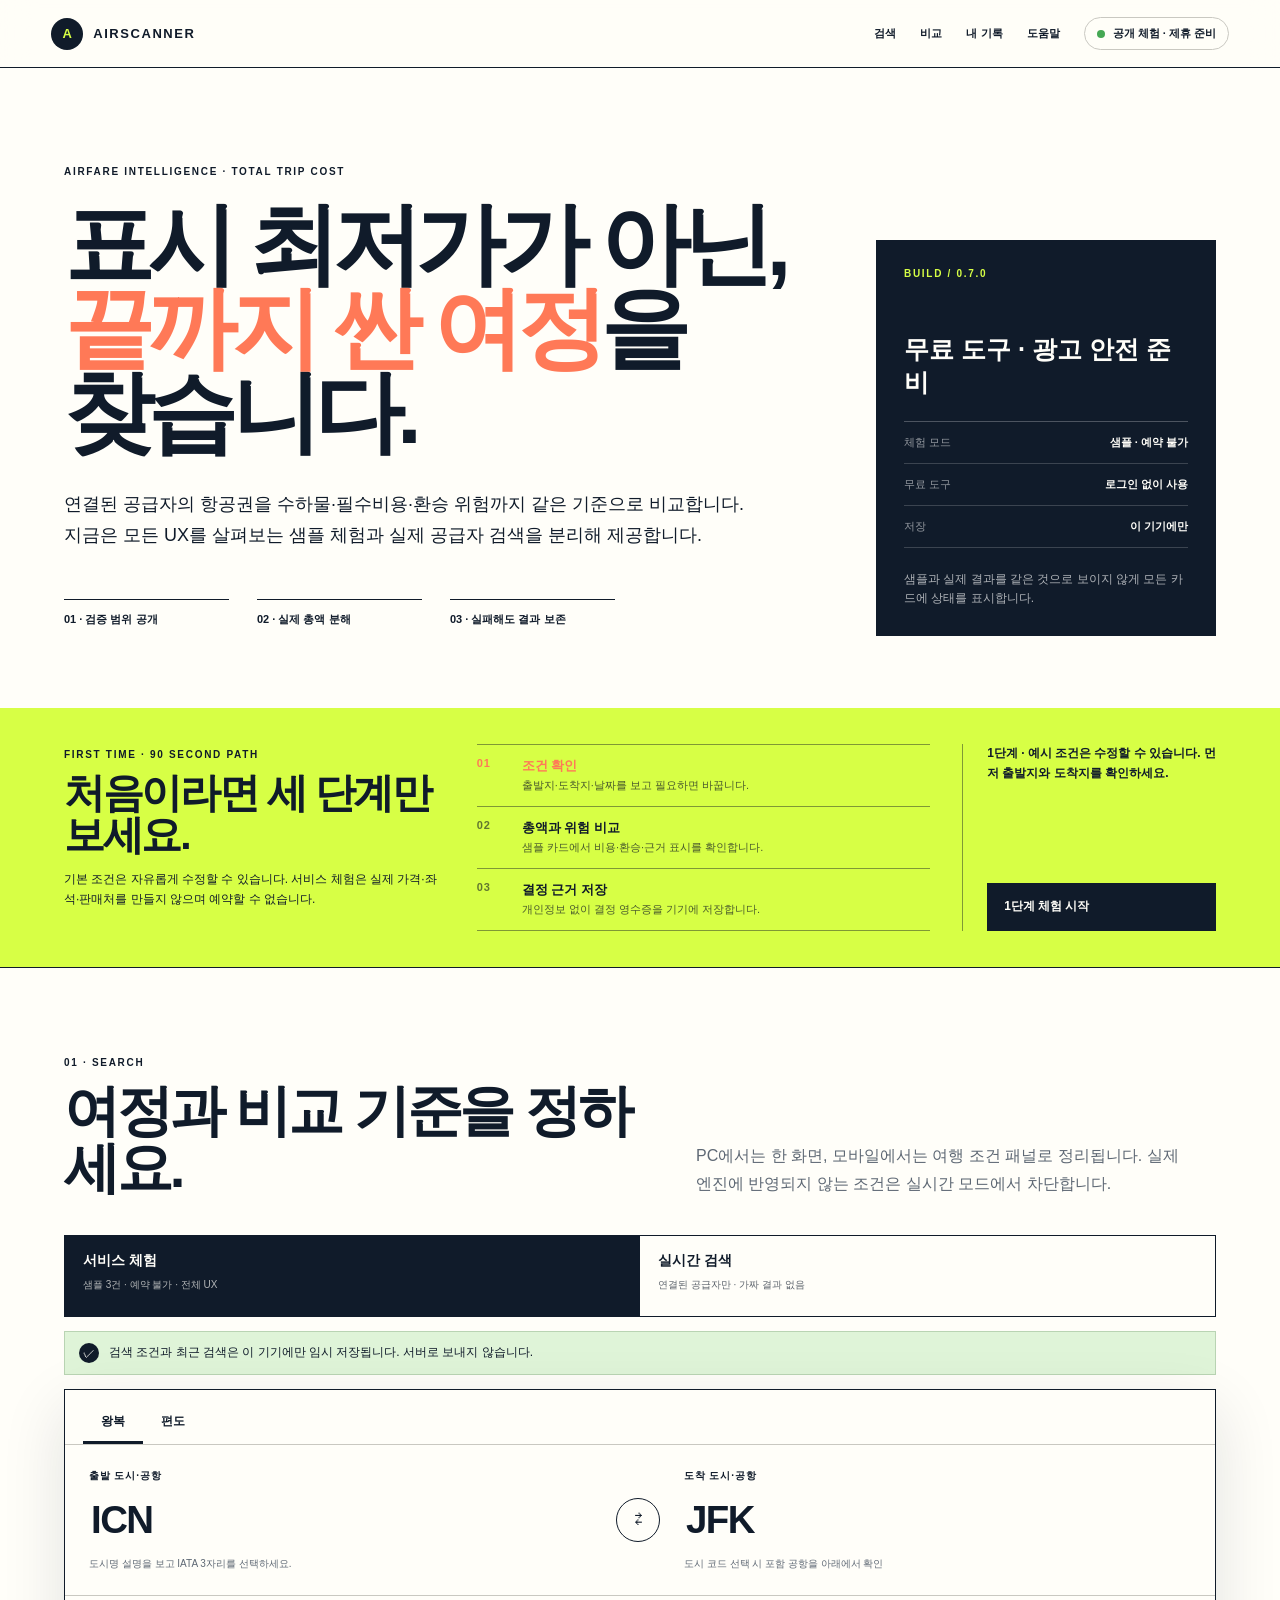
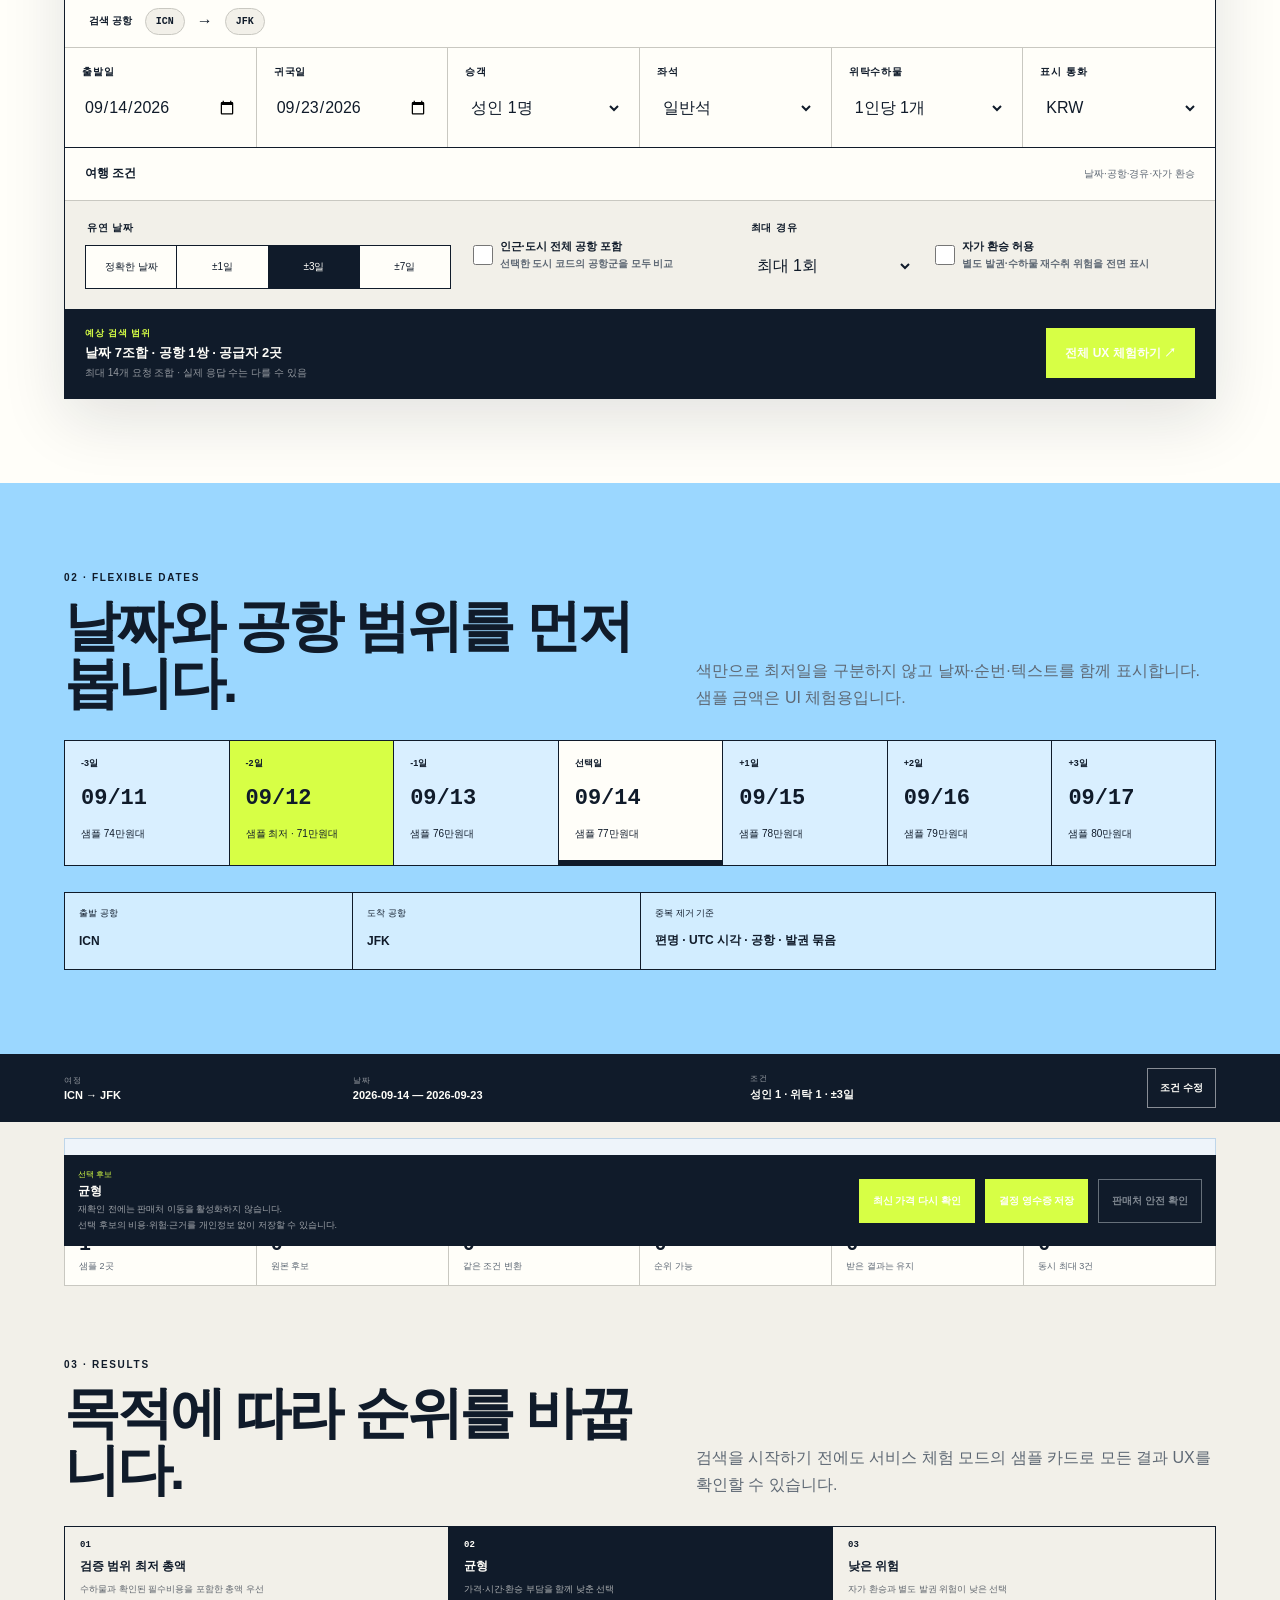
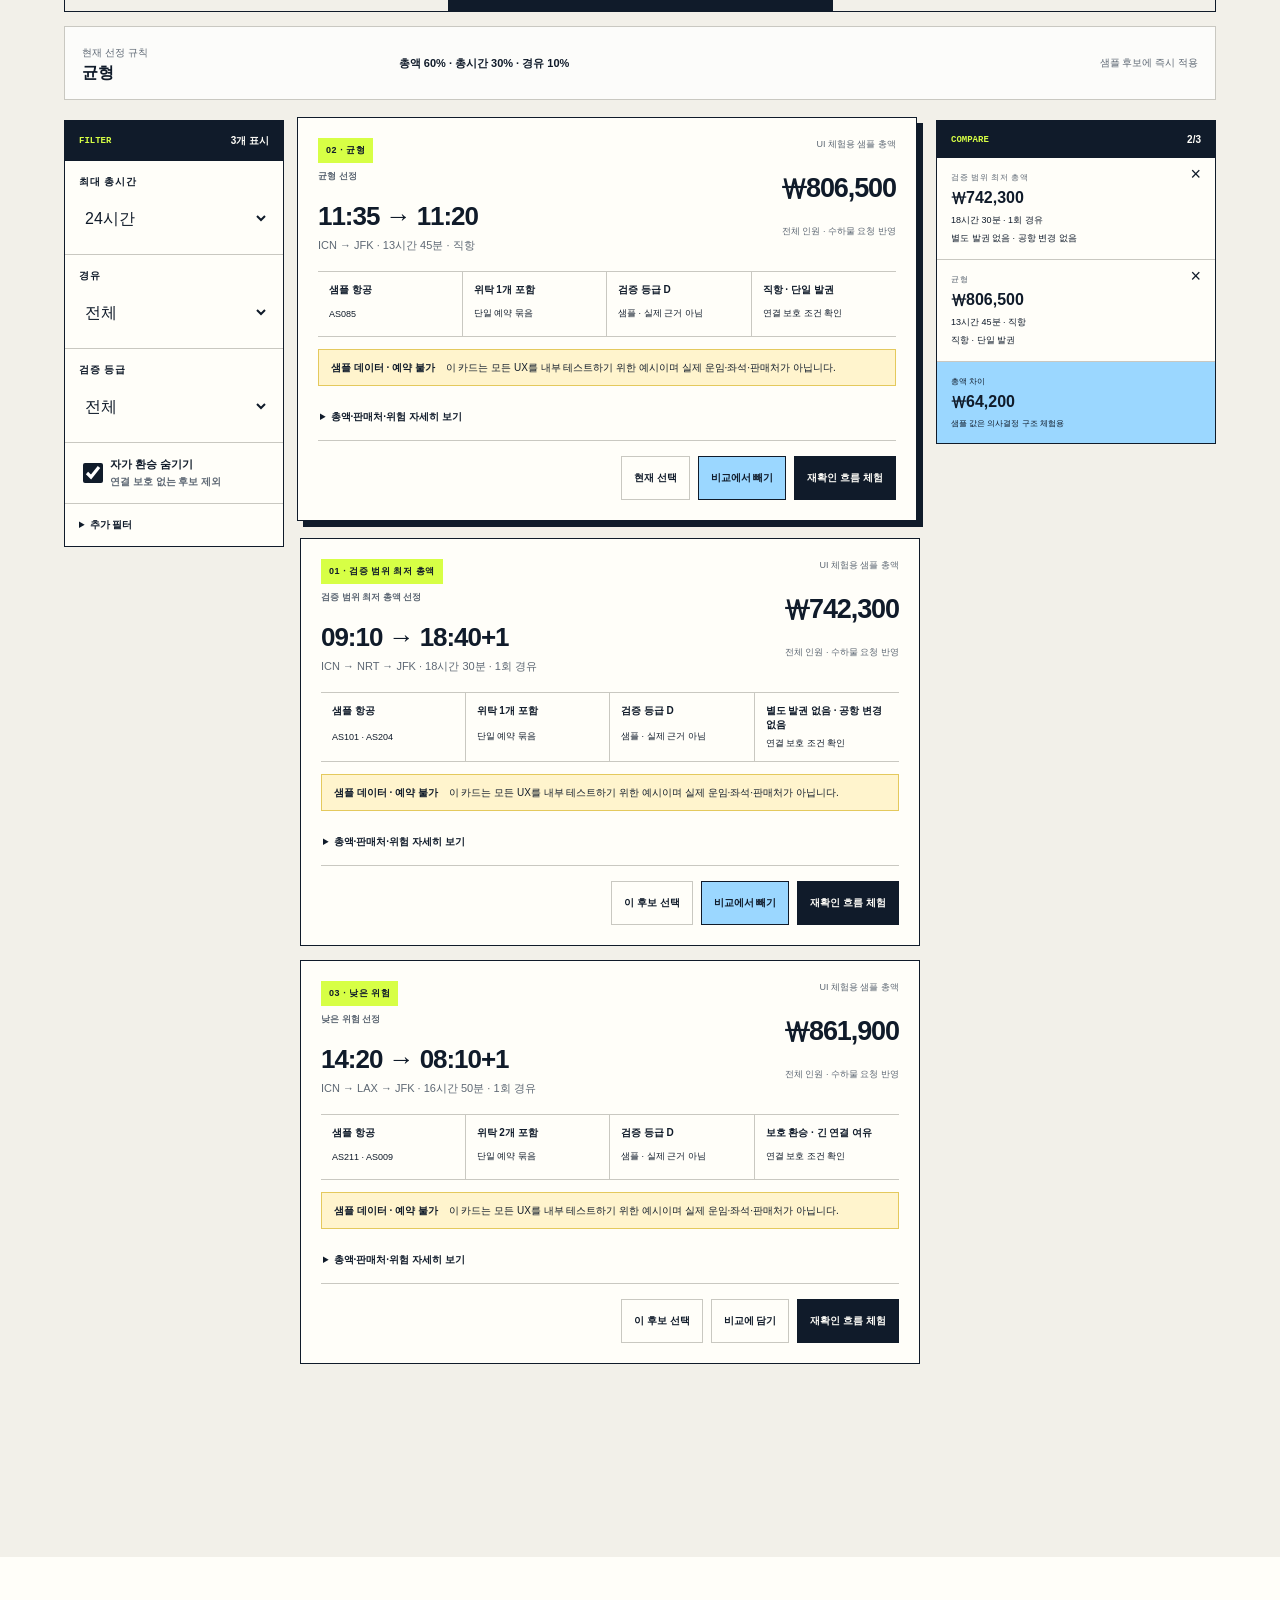
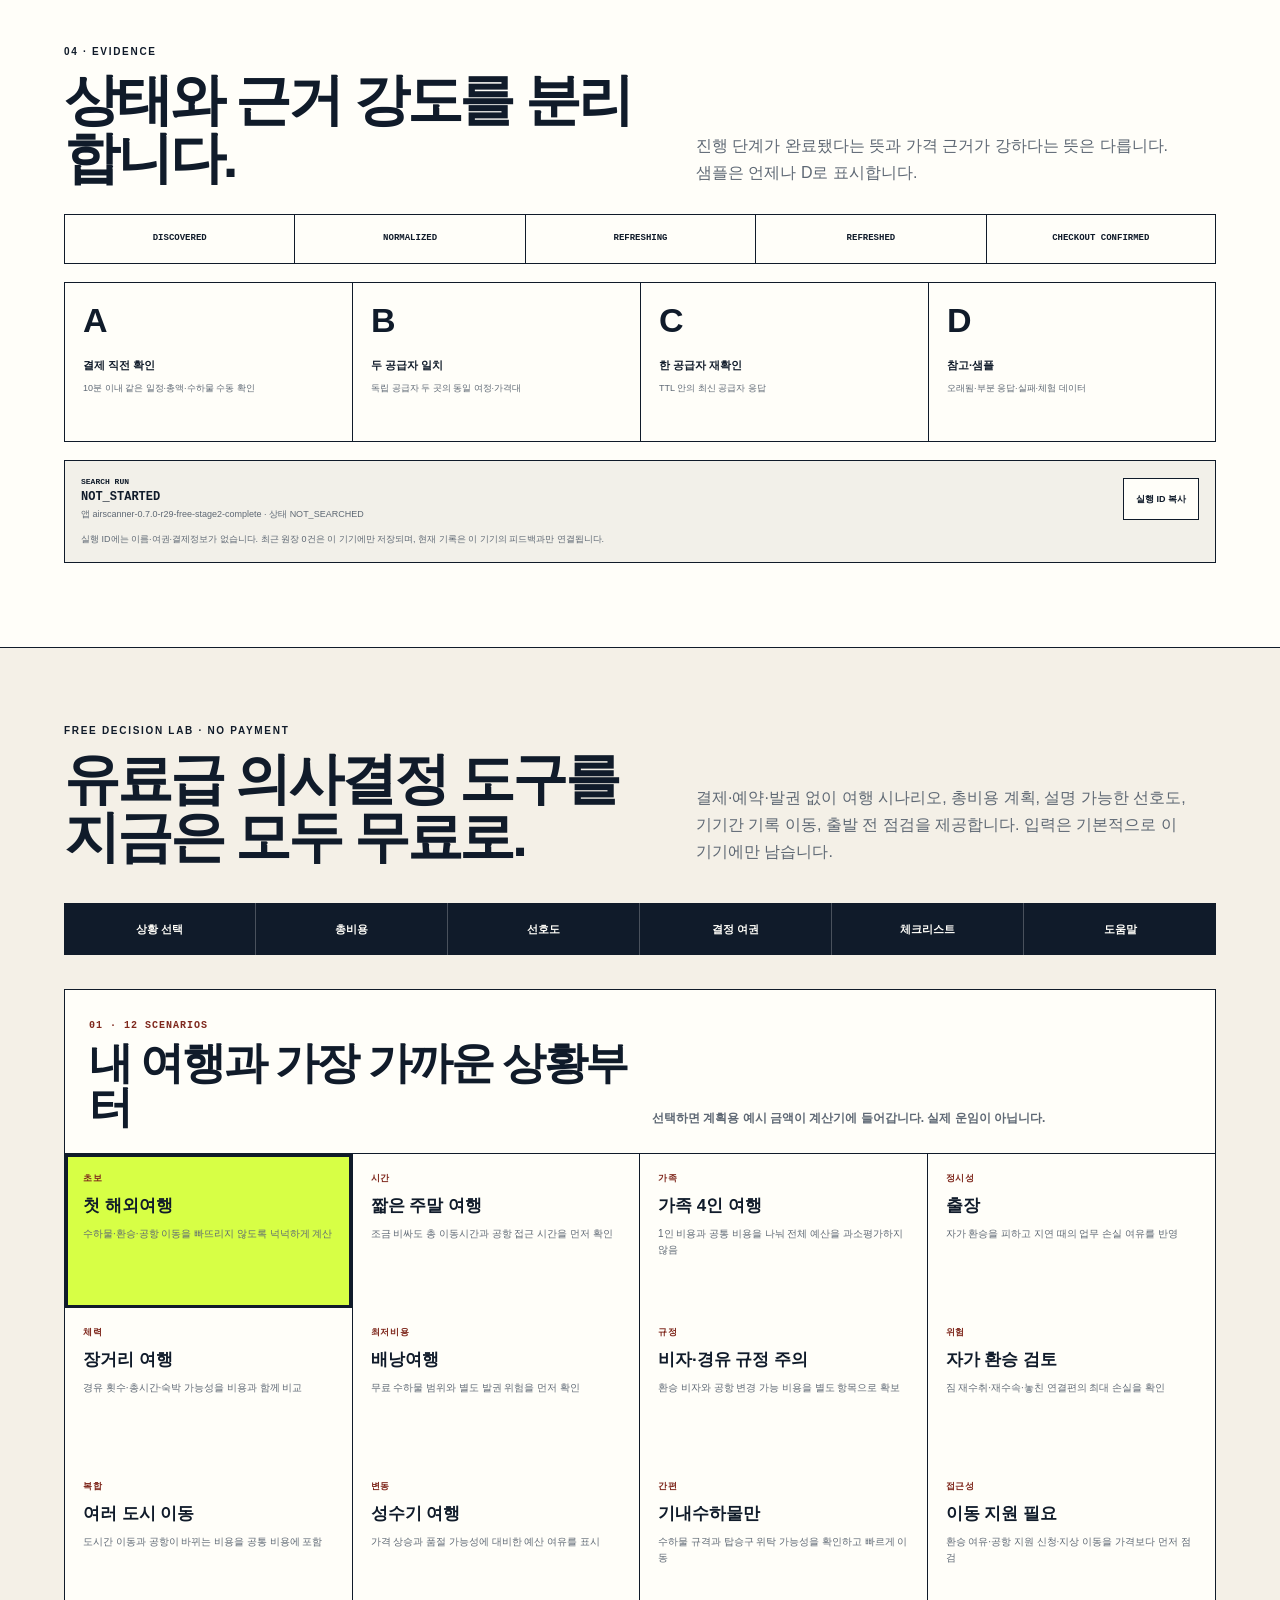
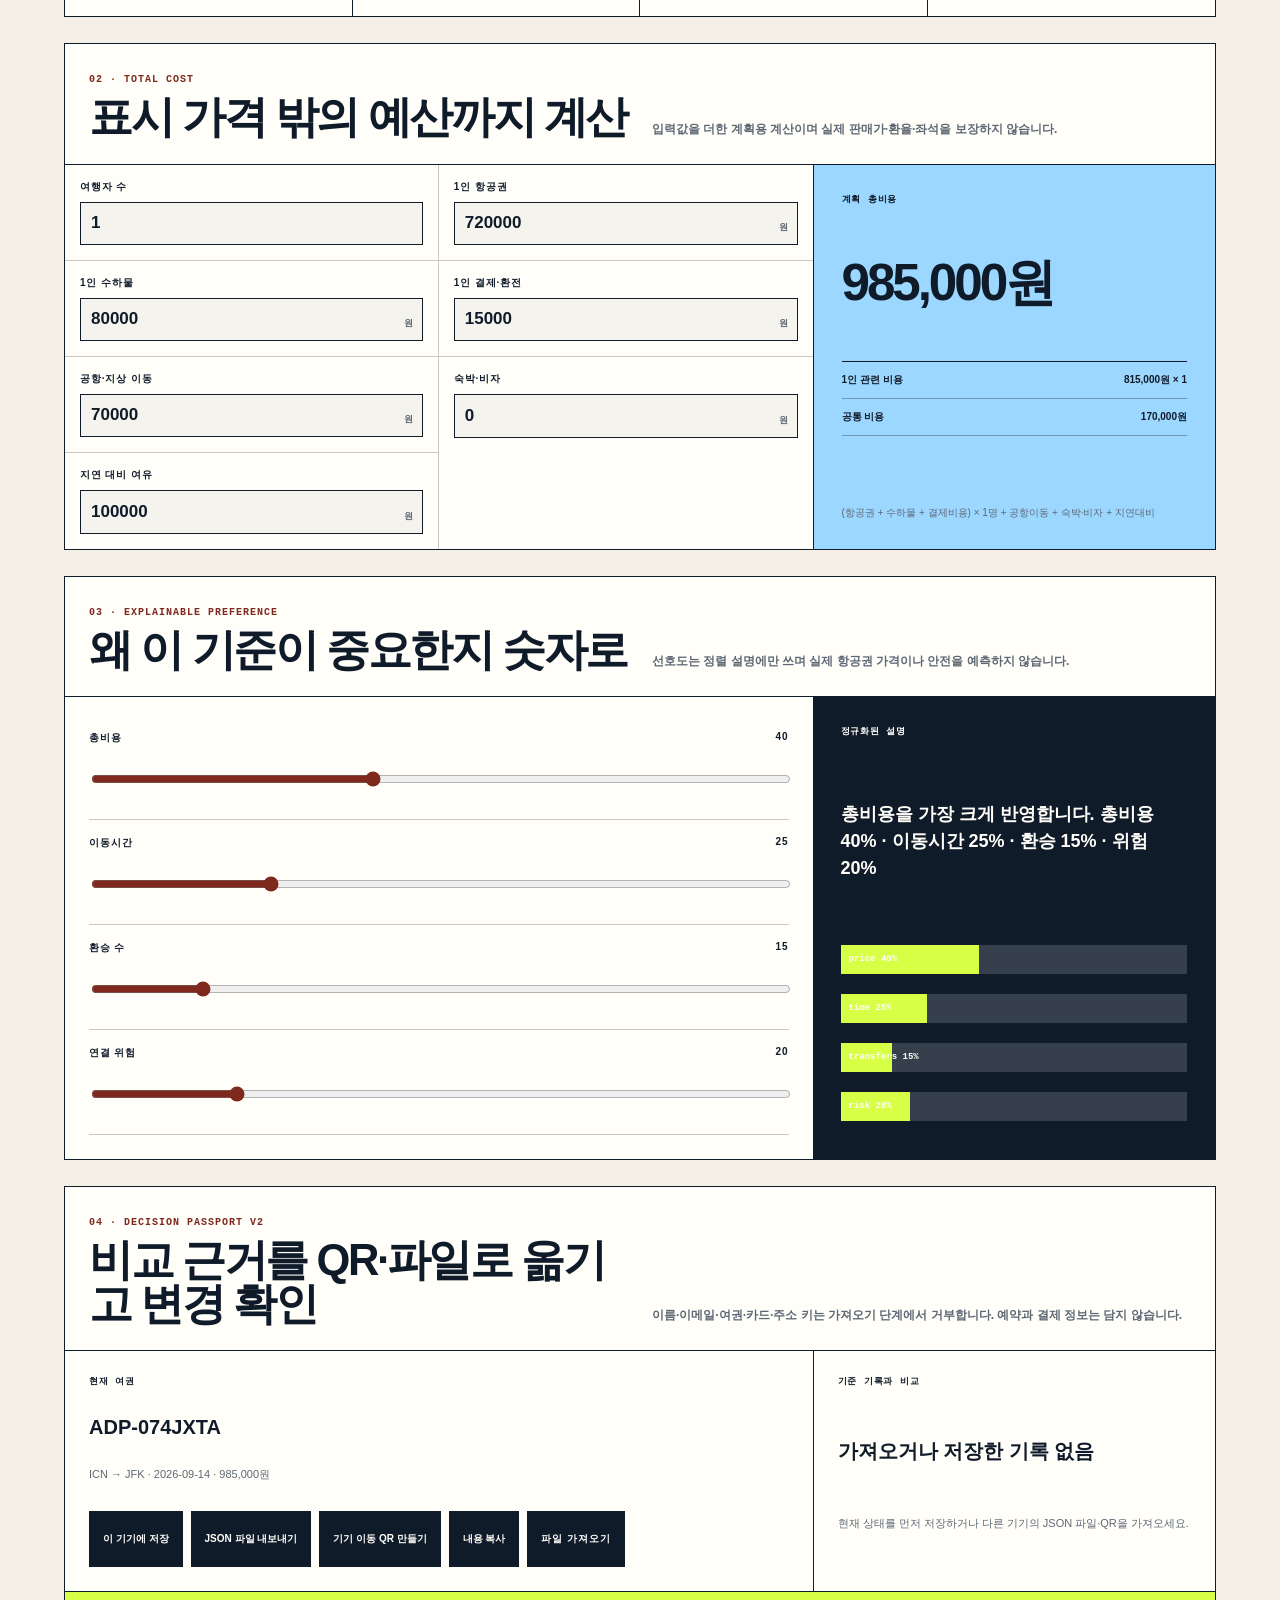
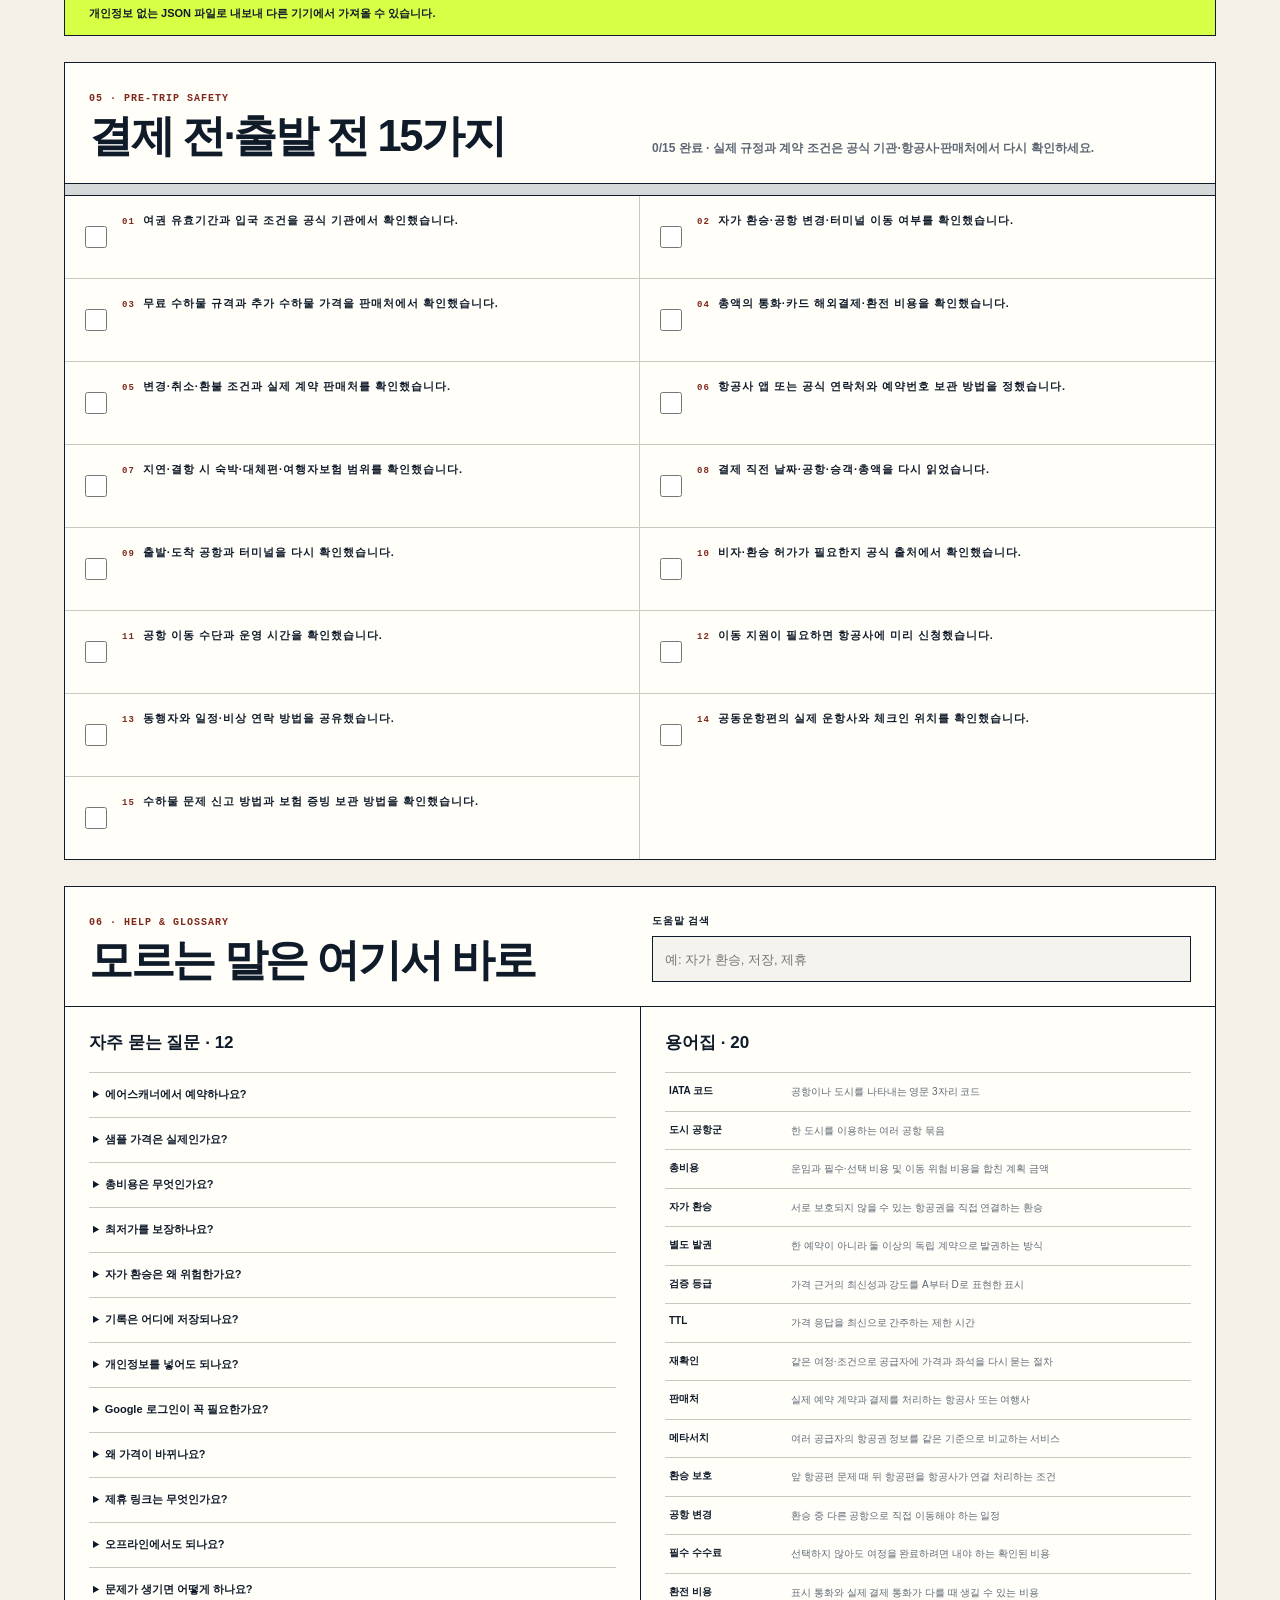
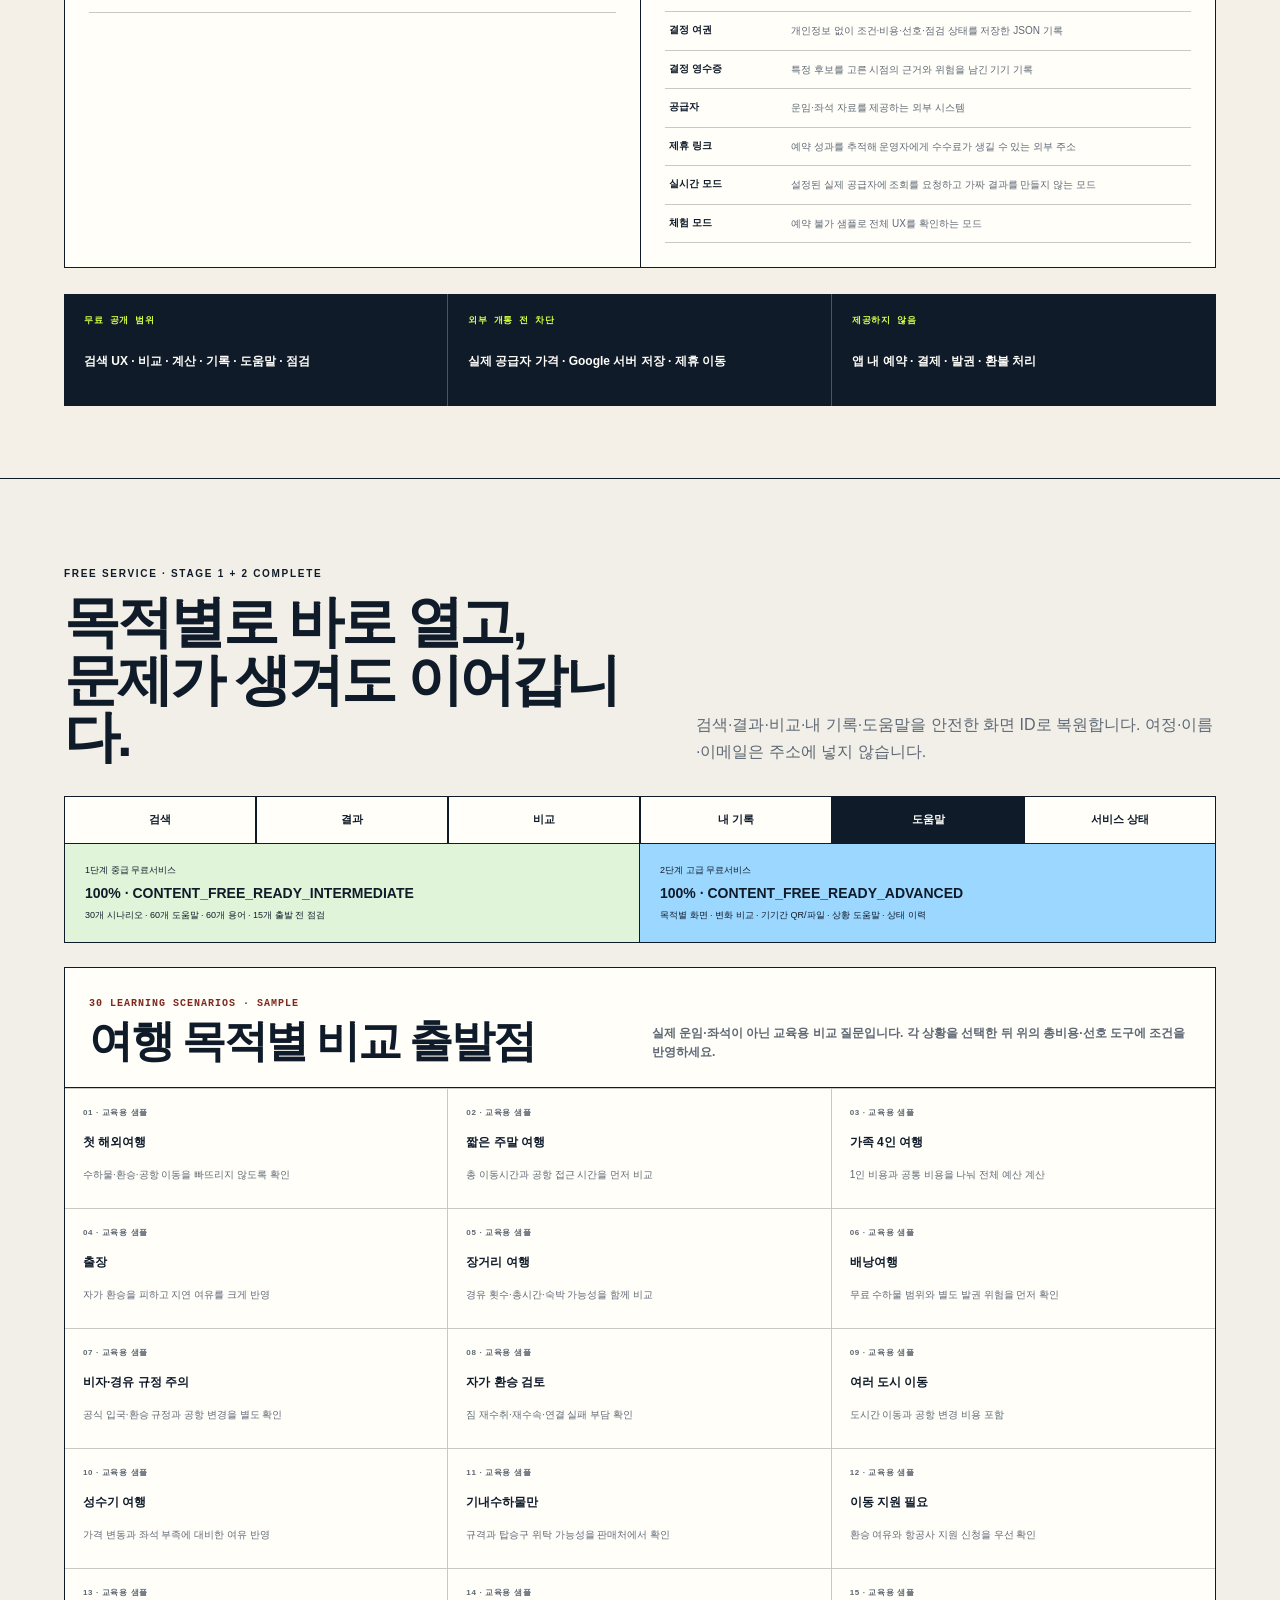
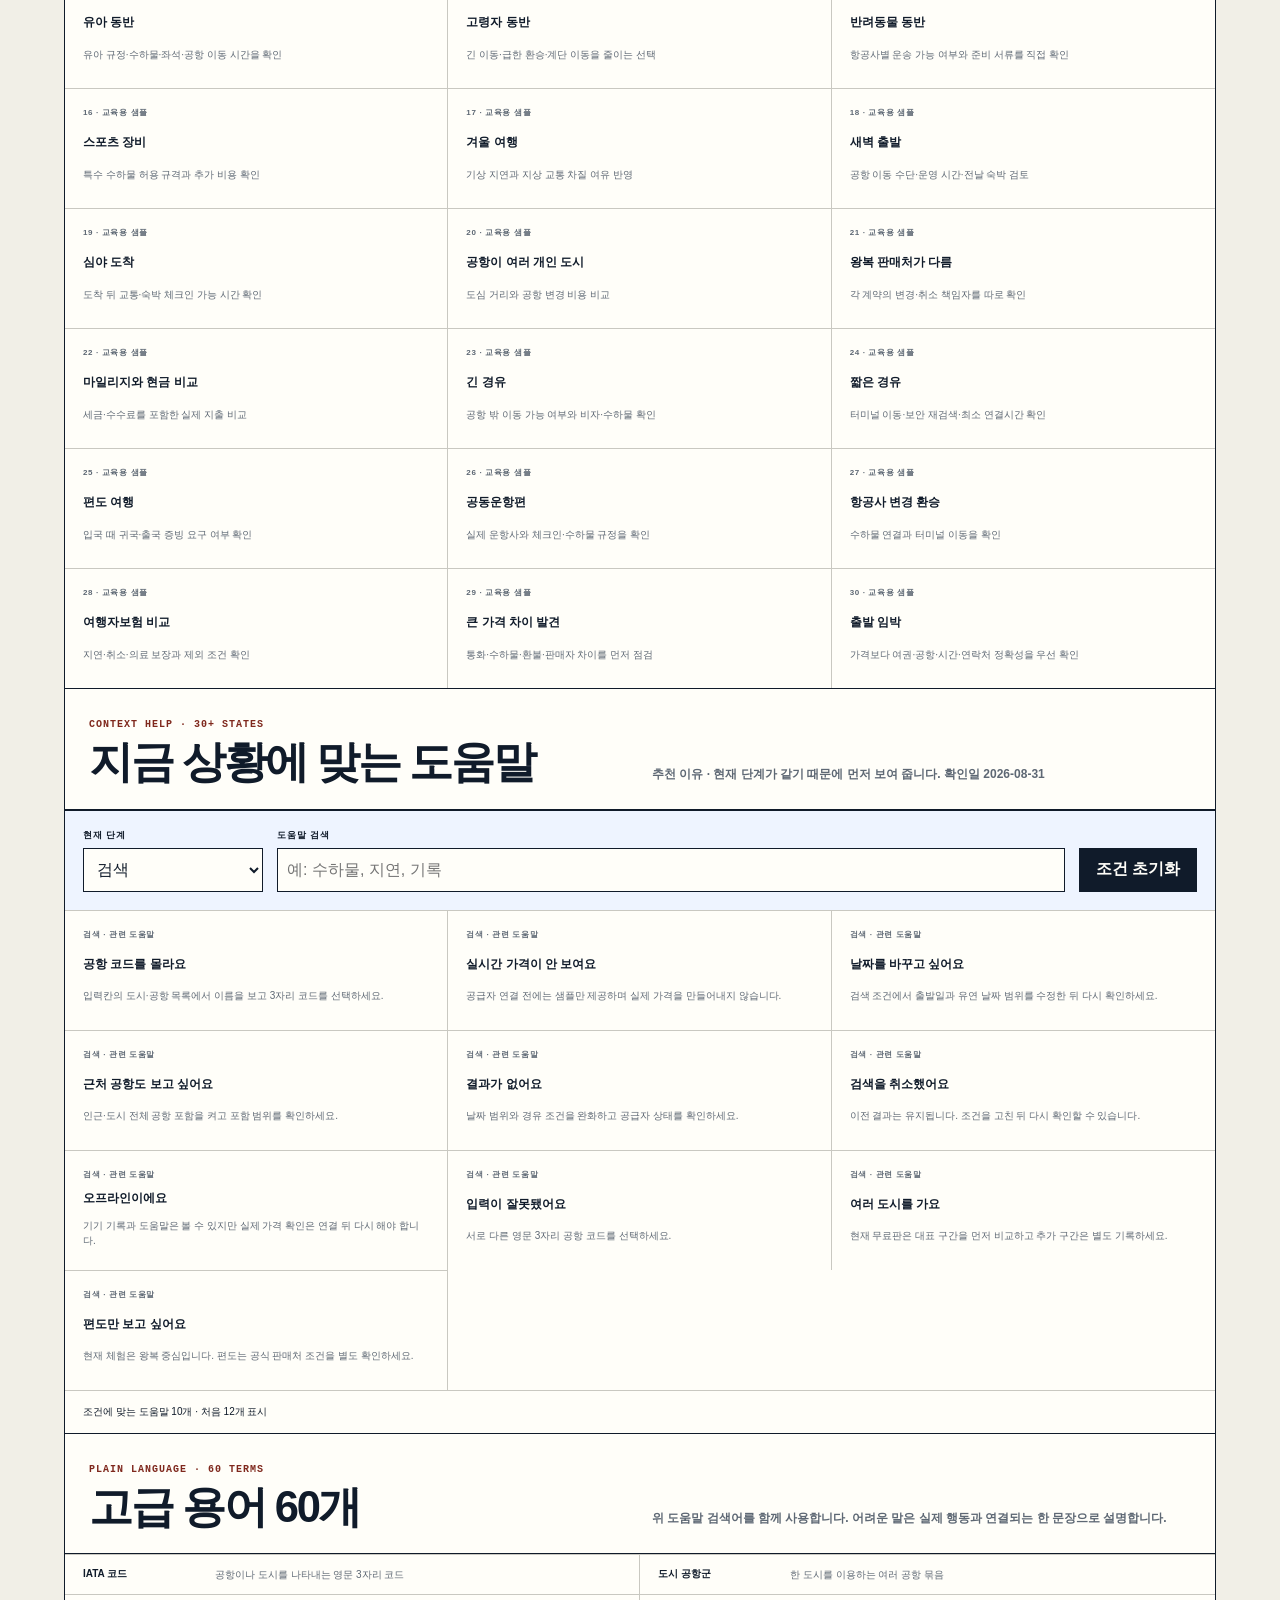
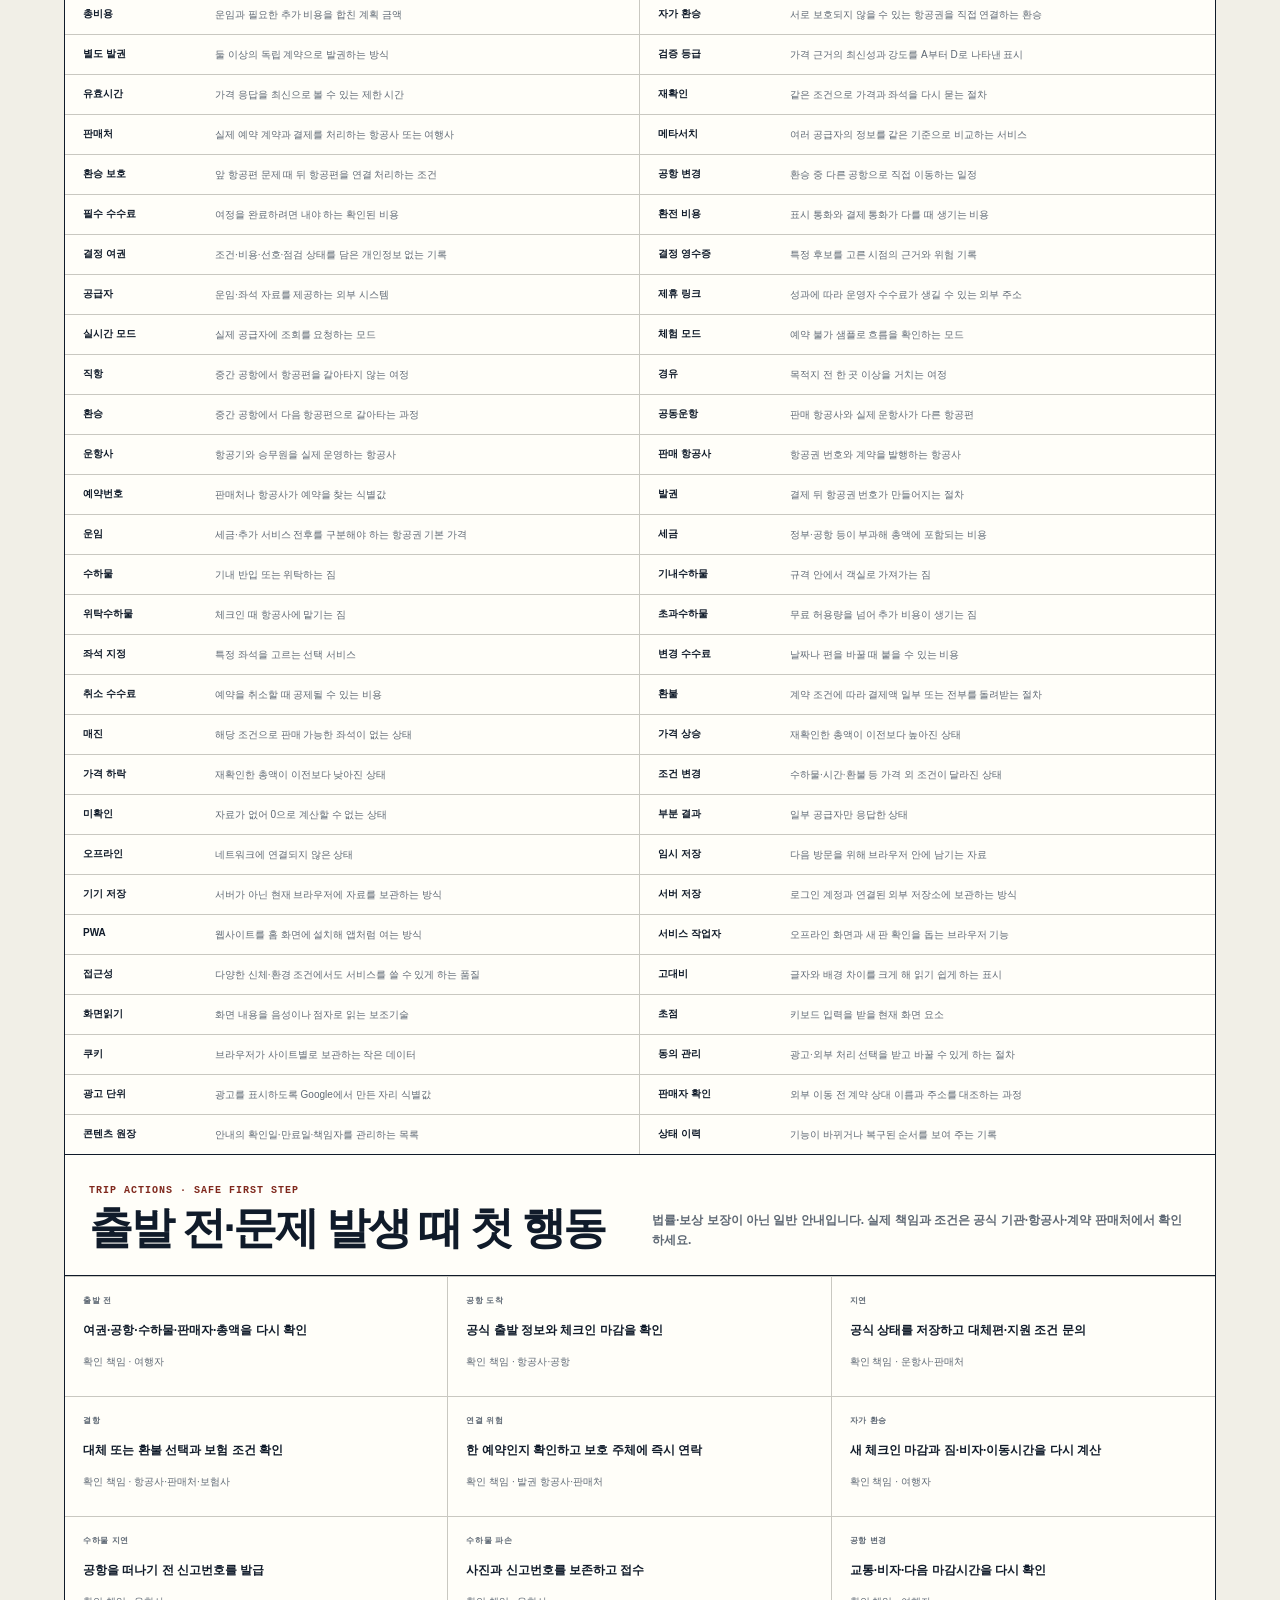
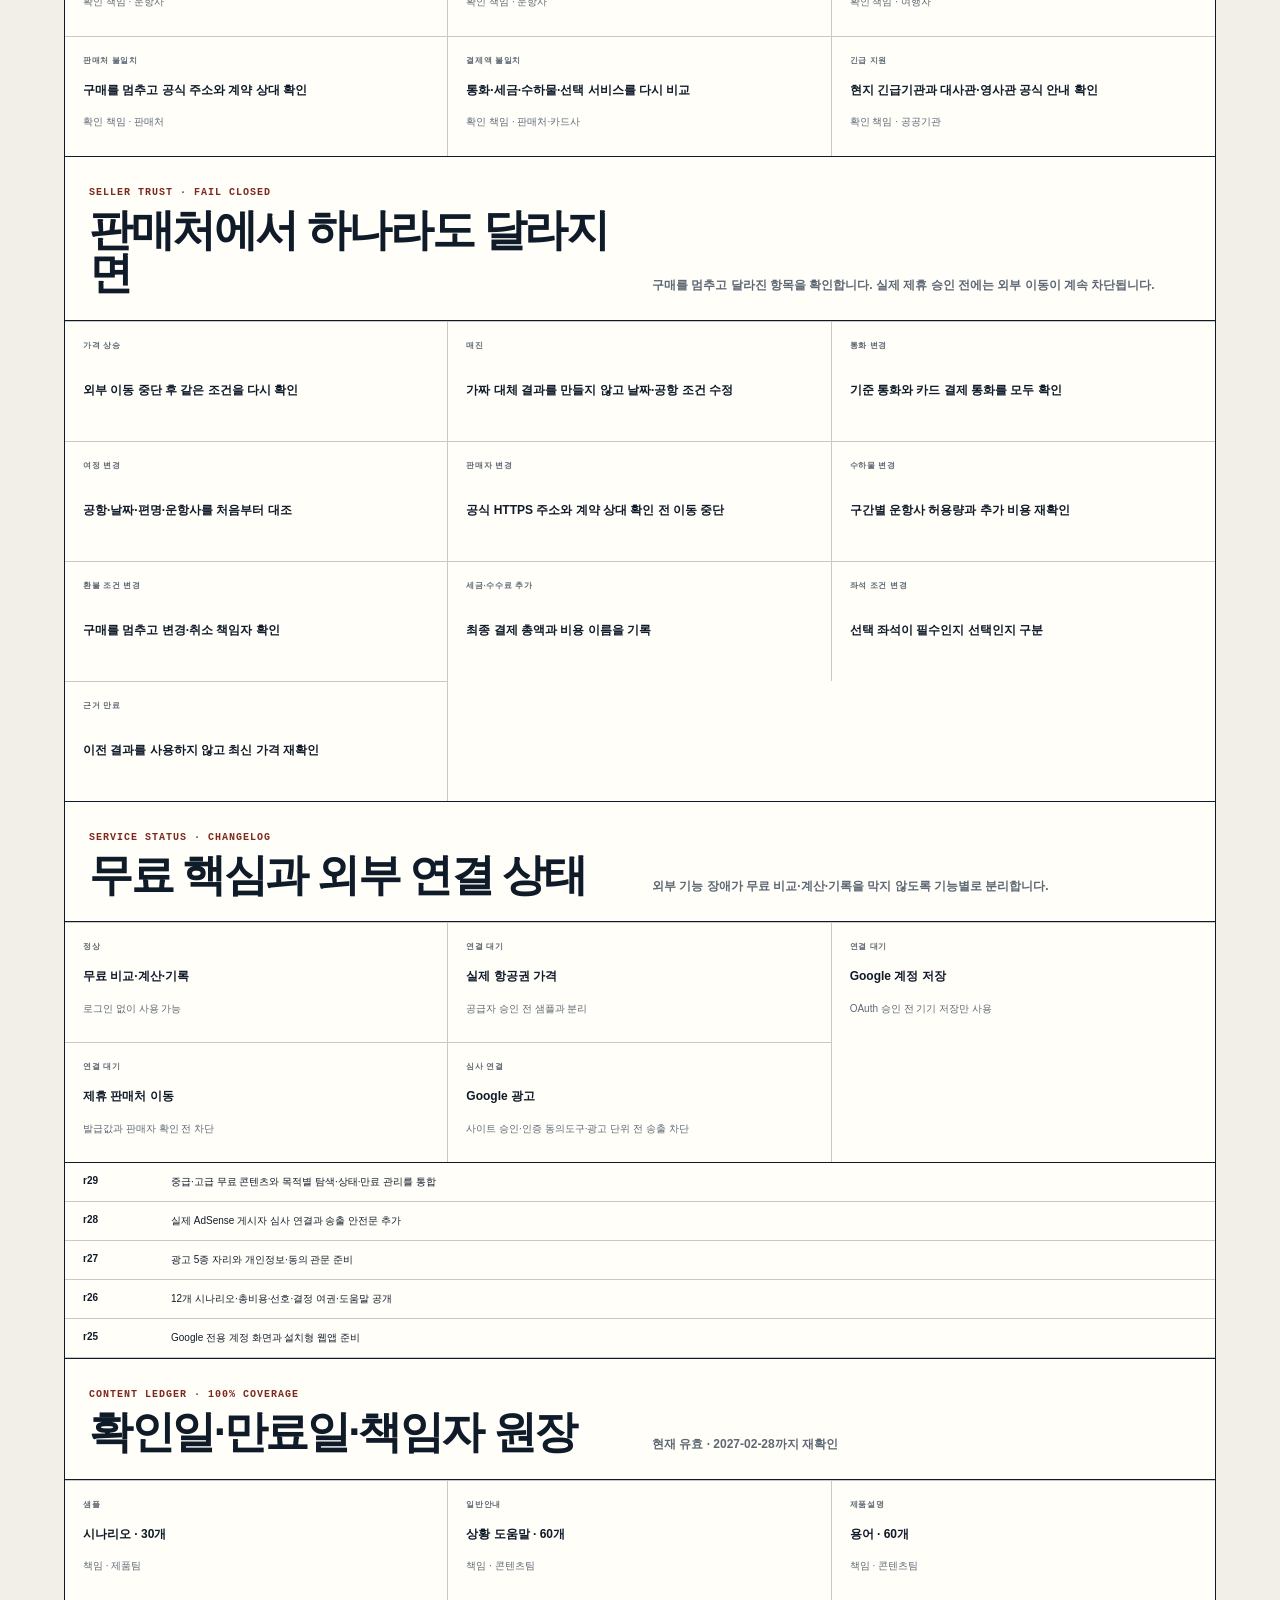
==== index.html @ e6e827b3 "r29-free-stages-public" ====
<!doctype html>
<html lang="ko">
  <head>
    <meta charset="UTF-8" />
    <meta name="viewport" content="width=device-width, initial-scale=1.0" />
    <meta name="theme-color" content="#091628" />
    <meta name="airscanner-build" content="airscanner-0.7.0-r29-free-stage2-complete" />
    <!-- AIRSCANNER_ADSENSE_META_BEGIN --><meta name="google-adsense-account" content="ca-pub-2476023536699107"><!-- AIRSCANNER_ADSENSE_META_END -->
    <meta name="description" content="도시 공항군, 유연 날짜, 수하물과 환승 위험을 함께 비교하고 외부 판매처를 안전하게 연결하는 에어스캐너" />
    <link rel="manifest" href="./manifest.webmanifest" />
    <title>에어스캐너 — 실제 총비용 항공권 비교</title>
  </head>
  <body>
    <div id="root"></div>
    <link rel="stylesheet" href="./assets/index.css" />
    <script defer src="./assets/index.js"></script>
  </body>
</html>
---- assets/index.css ----
:root{--ink:#101b2a;--paper:#f2f0e9;--white:#fffef9;--lime:#d7ff45;--orange:#ff7957;--blue:#9bd7ff;--green:#dff4d8;--line:#c9c8c1;--muted:#5e6874;--danger:#7f281d;--shadow:0 20px 60px rgba(16, 27, 42, .12)}*{box-sizing:border-box}body,html{overflow-x:clip}html{-webkit-text-size-adjust:100%;max-width:100%;scroll-behavior:smooth;text-size-adjust:100%}body{background:var(--paper);color:var(--ink);font-family:Arial,"Noto Sans KR",sans-serif;margin:0}button,input,select{color:inherit;font:inherit}a,button,input,select,summary{-webkit-tap-highlight-color:transparent}button{cursor:pointer}a{color:inherit;text-decoration:none}a:focus-visible,button:focus-visible,input:focus-visible,select:focus-visible,summary:focus-visible{outline:3px solid #0069c2;outline-offset:3px}section{scroll-margin-top:78px}.site-header,.site-header nav{align-items:center;display:flex}.site-header{backdrop-filter:blur(16px);background:rgba(255,254,249,.94);border-bottom:1px solid var(--ink);height:68px;justify-content:space-between;padding:0 4vw;position:sticky;top:0;z-index:30}.brand{font-size:13px;font-weight:900;gap:10px;letter-spacing:.12em}.brand,.brand-mark,.status-pill{align-items:center;display:inline-flex}.brand-mark{background:var(--ink);border-radius:50%;color:var(--lime);height:32px;justify-content:center;letter-spacing:0;width:32px}.site-header nav{font-size:11px;font-weight:800;gap:24px}.site-header nav a{white-space:nowrap}.site-header nav a:hover{text-decoration:underline;text-underline-offset:5px}.status-pill{border:1px solid var(--line);border-radius:999px;gap:8px;padding:8px 12px}.status-pill i{background:#45a854;border-radius:50%;height:8px;width:8px}.app-update-banner,.hero-console dl div{display:flex;justify-content:space-between}.app-update-banner{align-items:center;background:var(--lime);border-bottom:1px solid var(--ink);gap:24px;padding:13px 4vw;position:sticky;top:68px;z-index:29}.app-update-banner div,.first-decision li span{display:grid;gap:3px}.app-update-banner strong{font-size:12px}.app-update-banner span{font-size:10px;line-height:1.4}.app-update-banner button{background:var(--ink);border:1px solid var(--ink);color:var(--white);flex:0 0 auto;font-size:11px;font-weight:900;min-height:44px;padding:10px 16px}.hero{background:var(--white);display:grid;gap:7vw;grid-template-columns:minmax(0,1fr) 340px;min-height:640px;padding:88px 5vw 72px}.console-label,.kicker,.step-label{font-size:10px;font-weight:900;letter-spacing:.17em}.hero h1{font-size:clamp(52px,7vw,108px);letter-spacing:-.075em;line-height:.94;margin:25px 0 34px;max-width:1100px;word-break:keep-all}.hero h1 em{color:var(--orange);font-style:normal}.hero-lede{font-size:18px;line-height:1.72;margin:0;max-width:720px;word-break:keep-all}.trust-row{display:flex;flex-wrap:wrap;gap:14px 28px;margin-top:48px}.trust-row span{border-top:1px solid var(--ink);font-size:11px;font-weight:800;min-width:165px;padding-top:12px}.hero-console{align-self:end;background:var(--ink);color:var(--white);padding:28px}.hero-console .console-label{color:var(--lime);display:block;margin-bottom:54px}.hero-console>strong{display:block;font-size:25px;margin-bottom:22px}.hero-console dl{border-top:1px solid rgba(255,255,255,.25);margin:0}.hero-console dl div{border-bottom:1px solid rgba(255,255,255,.18);font-size:11px;padding:13px 0}.hero-console dt{color:rgba(255,255,255,.55)}.hero-console dd{font-weight:800;margin:0}.hero-console p{color:rgba(255,255,255,.66);font-size:12px;line-height:1.6;margin:22px 0 0}.first-decision{align-items:start;background:var(--lime);border-bottom:1px solid var(--ink);display:grid;gap:32px;grid-template-columns:minmax(0,1.05fr) minmax(0,1.25fr) minmax(220px,.7fr);padding:36px 5vw}.first-decision h2{font-size:clamp(27px,3.2vw,46px);letter-spacing:-.055em;line-height:1.03;margin:10px 0 14px}.first-decision>div>p{font-size:12px;line-height:1.65;margin:0;max-width:430px}.first-decision ol{display:grid;list-style:none;margin:0;padding:0}.first-decision li{align-items:start;border-top:1px solid rgba(20,28,34,.45);display:grid;gap:13px;grid-template-columns:32px 1fr;padding:12px 0}.first-decision li:last-child{border-bottom:1px solid rgba(20,28,34,.45)}.first-decision li>b{color:rgba(20,28,34,.6);font-size:11px;letter-spacing:.08em}.first-decision li.active strong,.first-decision li.active>b{color:var(--orange)}.first-decision li strong,.search-scope strong{font-size:13px}.first-decision li small{color:rgba(20,28,34,.72);font-size:11px;line-height:1.45}.first-decision-action{align-self:stretch;border-left:1px solid rgba(20,28,34,.45);display:flex;flex-direction:column;justify-content:space-between;padding-left:24px}.first-decision-action p{font-size:12px;font-weight:800;line-height:1.55;margin:0 0 18px}.first-decision-action button{background:var(--ink);border:1px solid var(--ink);color:var(--white);font-size:12px;font-weight:900;min-height:48px;padding:12px 16px;text-align:left}.local-record-list li span,.support-controls label{display:grid;gap:5px}.local-record-list li span>strong{align-items:center;display:flex;gap:8px}.local-record-list li span>small{color:var(--muted);font-size:10px;line-height:1.4}.support-controls{display:grid;gap:10px;grid-template-columns:1fr 1fr;margin:16px 0}.support-case,.support-controls label>span{color:var(--muted);font-size:10px;font-weight:800;line-height:1.4}.support-case{display:block;margin-top:12px}.account-section,.affiliate-section,.date-section,.evidence-section,.feedback-section,.operations-section,.results-section,.search-section{padding:84px 5vw}.account-section,.evidence-section,.feedback-section,.mode-switch button,.operations-section,.search-section{background:var(--white)}.date-section{background:var(--blue)}.results-section{background:var(--paper)}.section-heading{align-items:end;display:grid;gap:48px;grid-template-columns:minmax(0,1fr) minmax(280px,520px);margin-bottom:38px}.section-heading.compact{margin-bottom:28px}.section-heading h2{font-size:clamp(34px,4.4vw,62px);letter-spacing:-.055em;line-height:1.02;margin:12px 0 0}.section-heading p{color:var(--muted);line-height:1.7;margin:0;word-break:keep-all}.mode-switch{display:grid;grid-template-columns:1fr 1fr;margin-bottom:14px}.mode-switch button{align-items:start;border:1px solid var(--ink);display:grid;min-height:82px;padding:16px 18px;text-align:left}.account-provider-grid button+button,.affiliate-consent-actions button+button,.affiliate-provider-grid article+article,.mode-switch button+button{border-left:0}.mode-switch button[aria-pressed=true]{background:var(--ink);color:var(--white)}.mode-switch b{font-size:14px}.mode-switch span{font-size:10px;opacity:.68}.storage-banner{align-items:center;background:var(--green);border:1px solid #b9d4b3;display:flex;font-size:12px;gap:10px;margin-bottom:14px;padding:11px 14px}.search-result-status.unavailable,.storage-banner.memory-only{background:#fff0e8;border-color:#ffc1af}.storage-banner>span{align-items:center;background:var(--ink);border-radius:50%;color:var(--white);display:flex;flex:0 0 auto;height:20px;justify-content:center;width:20px}.recent-searches{align-items:center;display:flex;gap:8px;margin:0 0 14px;overflow-x:auto;padding-bottom:3px}.recent-searches>span{flex:0 0 auto;font-size:10px;font-weight:900;letter-spacing:.1em}.recent-searches button{background:var(--white);border:1px solid var(--line);display:inline-flex;flex:0 0 auto;font-size:11px;font-weight:800;gap:10px;min-height:42px;padding:10px 12px}.recent-searches small,label small{color:var(--muted)}.search-form{background:var(--white);border:1px solid var(--ink);box-shadow:var(--shadow)}.trip-type,input,select{border-bottom:1px solid var(--line)}.trip-type{display:flex;padding:12px 18px 0}.trip-type button{background:0 0;border:0;border-bottom:3px solid transparent;font-size:12px;font-weight:900;min-height:42px;padding:8px 18px}.trip-type button[aria-pressed=true]{border-bottom-color:var(--ink)}.route-grid{align-items:center;display:grid;gap:20px;grid-template-columns:1fr 48px 1fr;padding:24px}.condition-grid>label,.filter-panel>label,.primary-details label,.route-grid label{display:grid;gap:7px}fieldset legend,label>span{font-size:10px;font-weight:900;letter-spacing:.09em;text-transform:uppercase}label small{font-size:10px;line-height:1.4;text-transform:none}input,select{background:0 0;border:0;border-radius:0;min-height:44px;padding:8px 2px;width:100%}.route-grid input{font-size:clamp(26px,3vw,42px);font-weight:900;letter-spacing:-.04em;text-transform:uppercase}.swap-route{background:var(--white);border:1px solid var(--ink);border-radius:50%;font-size:18px;height:44px;width:44px}.airport-chips{align-items:center;border-top:1px solid var(--line);display:flex;flex-wrap:wrap;gap:7px;padding:12px 24px}.airport-chips>span{font-size:10px;font-weight:900;margin-right:6px}.airport-chips b{background:var(--paper);border:1px solid var(--line);border-radius:999px;font:800 10px monospace;padding:7px 10px}.airport-chips i{font-style:normal;margin:0 5px}.primary-details{border-top:1px solid var(--line);display:grid;grid-template-columns:repeat(6,1fr)}.primary-details label{border-right:1px solid var(--line);padding:17px}.primary-details label:last-child,.result-facts span:last-child{border-right:0}.disabled-field{opacity:.45}.travel-conditions{border-top:1px solid var(--ink)}.travel-conditions summary{align-items:center;display:flex;font-size:12px;font-weight:900;justify-content:space-between;min-height:52px;padding:12px 20px}.travel-conditions summary span{color:var(--muted);font-size:10px;font-weight:500}.condition-grid{background:var(--paper);border-top:1px solid var(--line);display:grid;gap:18px;grid-template-columns:1.8fr 1.3fr .8fr 1.3fr;padding:20px}fieldset{border:0;margin:0;padding:0}.segment-control{display:grid;grid-template-columns:repeat(4,1fr);margin-top:10px}.segment-control button{background:var(--white);border:1px solid var(--ink);border-right:0;font-size:10px;min-height:44px}.segment-control button:last-child{border-right:1px solid var(--ink)}.segment-control button[aria-pressed=true]{background:var(--ink);color:var(--white)}.toggle-row{align-items:center;grid-template-columns:24px 1fr;text-transform:none}.toggle-row input{accent-color:var(--ink);height:20px;min-height:20px;width:20px}.toggle-row span{display:grid;gap:3px;letter-spacing:0;text-transform:none}.toggle-row b{font-size:11px}.search-scope{align-items:center;background:var(--ink);color:var(--white);display:flex;gap:24px;justify-content:space-between;padding:18px 20px}.search-scope>div{display:grid;gap:4px}.search-scope small{color:var(--lime);font-size:9px;font-weight:900;letter-spacing:.1em}.search-scope span{color:rgba(255,255,255,.55);font-size:10px}.search-scope button{background:var(--lime);border:1px solid var(--lime);font-size:12px;font-weight:900;min-height:50px;padding:12px 18px}.search-scope button:disabled{background:#777f86;border-color:#777f86;cursor:not-allowed}.scope-blocked,.scope-executed{font-size:11px;margin:0;padding:12px 20px}.scope-blocked{background:#fff0e8;border-top:1px solid #ffc1af;color:var(--danger)}.scope-executed{background:#eef7eb;border-top:1px solid #bdd8b7;color:#294b2c}.date-matrix{display:grid;grid-auto-columns:minmax(128px,1fr);grid-auto-flow:column;overflow-x:auto;padding-bottom:8px}.date-matrix button{background:rgba(255,255,255,.62);border:1px solid var(--ink);border-right:0;display:grid;gap:8px;min-height:126px;padding:16px;text-align:left}.date-matrix button:last-child,.scope-cards>div:last-child{border-right:1px solid var(--ink)}.date-matrix button.current{background:var(--white);box-shadow:inset 0-5px 0 var(--ink)}.date-matrix button.sample-best{background:var(--lime)}.date-matrix small{font-size:9px;font-weight:900}.date-matrix strong{font:900 22px monospace}.date-matrix span{font-size:10px;line-height:1.4}.scope-cards{display:grid;grid-template-columns:1fr 1fr 2fr;margin-top:18px}.ranking-tabs button,.scope-cards>div{border:1px solid var(--ink);border-right:0;display:grid}.scope-cards>div{background:rgba(255,255,255,.55);gap:7px;min-height:78px;padding:14px}.scope-cards small{font-size:9px}.ranking-tabs b,.scope-cards strong{font-size:12px}.sticky-search-summary{align-items:center;background:var(--ink);color:var(--white);display:grid;gap:18px;grid-template-columns:1fr 1.4fr 1.4fr auto;margin:-84px -5vw 16px;padding:14px 5vw;position:sticky;top:68px;z-index:20}.sticky-search-summary div{display:grid;gap:3px}.sticky-search-summary small{color:rgba(255,255,255,.55);font-size:8px;letter-spacing:.1em}.sticky-search-summary strong{font-size:11px}.sticky-search-summary a{border:1px solid rgba(255,255,255,.5);font-size:10px;font-weight:900;min-height:40px;padding:12px}.search-result-status{align-items:center;background:#eef4fa;border:1px solid #bed5e9;display:flex;gap:20px;justify-content:space-between;margin-bottom:0;padding:14px 16px}.search-result-status>div{display:grid;gap:4px}.search-result-status strong{font-size:10px;letter-spacing:.1em}.search-result-status span{font-size:12px;line-height:1.5}.provider-progress small,.provider-progress span,.search-result-status small{color:var(--muted);font-size:9px}.search-result-status.complete{background:var(--green);border-color:#b9d4b3}.retry-search{background:0 0;border:1px solid currentColor;flex:0 0 auto;font-size:10px;font-weight:900;min-height:42px;padding:10px 12px}.provider-progress{border-bottom:1px solid var(--line);border-left:1px solid var(--line);display:grid;grid-template-columns:repeat(6,1fr);margin-bottom:68px}.provider-progress>div{background:var(--white);border-right:1px solid var(--line);display:grid;gap:4px;padding:12px 14px}.provider-progress strong{font:900 20px monospace}.ranking-tabs{display:grid;grid-template-columns:repeat(3,1fr);margin-bottom:20px}.ranking-tabs button{background:0 0;gap:5px;min-height:86px;padding:13px 15px;text-align:left}.grade-grid article:last-child,.ranking-tabs button:last-child,.state-flow span:last-child{border-right:1px solid var(--ink)}.ranking-tabs button[aria-selected=true]{background:var(--ink);color:var(--white)}.ranking-tabs small{font:800 9px monospace}.ranking-tabs span{font-size:9px;opacity:.65}.ranking-explanation{align-items:center;background:rgba(255,255,255,.78);border:1px solid var(--line);display:grid;gap:18px;grid-template-columns:minmax(180px,.7fr) minmax(260px,1.6fr) auto;margin:-6px 0 20px;padding:15px 17px}.filter-panel details p,.ranking-explanation small,.ranking-explanation span,footer a,footer p{color:var(--muted);font-size:10px}.ranking-explanation strong{display:block;margin-top:3px}.ranking-explanation p{font-size:11px;font-weight:700;margin:0}.results-layout{align-items:start;display:grid;gap:16px;grid-template-columns:220px minmax(0,1fr) 280px}.compare-panel,.filter-panel{background:var(--white);border:1px solid var(--ink);position:sticky;top:144px}.panel-title{align-items:center;background:var(--ink);color:var(--white);display:flex;justify-content:space-between;padding:13px 14px}.panel-title span{color:var(--lime);font:800 9px monospace}.panel-title b,.result-facts b{font-size:10px}.filter-panel>label{border-bottom:1px solid var(--line);padding:14px}.filter-panel details{padding:14px}.candidate-details summary,.filter-panel details summary{font-size:10px;font-weight:900}.filter-panel details p{line-height:1.5}.result-list{display:grid;gap:14px}.result-card{background:var(--white);border:1px solid var(--ink);padding:20px;transition:box-shadow .15s,transform .15s}.result-card.selected{box-shadow:6px 6px 0 var(--ink);transform:translate(-3px,-3px)}.result-card-head{display:grid;gap:24px;grid-template-columns:1fr auto}.result-role{background:var(--lime);display:inline-block;font-size:9px;font-weight:900;letter-spacing:.06em;padding:6px 8px}.matched-roles{color:var(--muted);display:block;font-size:9px;font-weight:700;margin-top:7px}.result-card h3{font-size:26px;letter-spacing:-.04em;margin:18px 0 6px}.result-card-head p{margin:0}.result-price{display:grid;gap:4px;min-width:180px;text-align:right}.result-price small,.result-price span{color:var(--muted);font-size:9px}.result-price strong{font-size:27px;letter-spacing:-.04em}.result-facts{border-bottom:1px solid var(--line);border-top:1px solid var(--line);display:grid;grid-template-columns:repeat(4,1fr);margin-top:18px}.result-facts span{border-right:1px solid var(--line);display:grid;font-size:9px;gap:5px;min-height:64px;padding:11px}.sample-warning{background:#fff4cd;border:1px solid #e4c95d;font-size:10px;line-height:1.5;margin-top:12px;padding:10px 12px}.sample-warning b{margin-right:8px}.candidate-details{border-bottom:1px solid var(--line);margin-top:10px}.candidate-details summary{min-height:44px;padding:14px 2px}.detail-columns{display:grid;gap:22px;grid-template-columns:1fr 1fr;padding:8px 0 18px}.detail-columns h4{font-size:11px;margin:0 0 10px}.breakdown-list,.identity-list{margin:0}.breakdown-list div,.identity-list div{border-bottom:1px solid var(--line);display:flex;font-size:9px;justify-content:space-between;padding:8px 0}.breakdown-list dd,.identity-list dd{font-weight:800;margin:0;max-width:62%;text-align:right}.breakdown-list .total{font-size:11px}.fx-note{color:var(--muted);font-size:9px;line-height:1.5}.result-actions{display:flex;flex-wrap:wrap;gap:8px;justify-content:flex-end;padding-top:15px}.result-actions button{min-height:44px;padding:10px 12px}.text-button{background:0 0;border:1px solid var(--line);font-size:10px;font-weight:800}.text-button[aria-pressed=true]{background:var(--blue);border-color:var(--ink)}.primary-small{background:var(--ink);border:1px solid var(--ink);color:var(--white);font-size:10px;font-weight:900}.empty-results{background:var(--white);border:1px dashed var(--ink);padding:48px;text-align:center}.compare-panel>p,.empty-results p,.result-card-head p{color:var(--muted);font-size:11px}.compare-panel{display:grid}.compare-panel>p{font-size:10px;line-height:1.5;padding:14px}.compare-item,.compare-summary{display:grid;gap:5px;padding:14px}.compare-item{border-bottom:1px solid var(--line);position:relative}.compare-item button{background:0 0;border:0;font-size:18px;position:absolute;right:8px;top:5px}.compare-item small{color:var(--muted);font-size:8px;letter-spacing:.08em}.compare-item strong{font-size:16px}.compare-item span{font-size:9px}.compare-summary{background:var(--blue)}.compare-summary small,.compare-summary span{font-size:8px}.recheck-bar{align-items:center;background:var(--ink);bottom:0;color:var(--white);display:grid;gap:10px;grid-template-columns:1fr auto auto auto;margin-top:18px;padding:14px;position:sticky;z-index:12}.recheck-bar>div{display:grid;gap:3px}.recheck-bar small{color:var(--lime);font-size:8px}.recheck-bar strong{font-size:12px}.recheck-bar span{color:rgba(255,255,255,.6);font-size:9px}.recheck-bar button{background:var(--lime);border:1px solid var(--lime);font-size:10px;font-weight:900;min-height:44px;padding:10px 13px}.recheck-bar button:disabled{background:0 0;border-color:#66707a;color:#818992;cursor:not-allowed}.evidence-grid{display:grid;gap:18px}.grade-grid,.state-flow{display:grid;grid-template-columns:repeat(5,1fr)}.grade-grid article,.state-flow span{border:1px solid var(--ink);border-right:0}.state-flow span{font:800 9px monospace;min-height:50px;padding:18px 10px;text-align:center}.grade-grid{grid-template-columns:repeat(4,1fr)}.grade-grid article{min-height:160px;padding:18px}.grade-grid b{font-size:34px}.grade-grid strong{display:block;font-size:11px;margin:18px 0 8px}.grade-grid p{line-height:1.5}.run-ledger{align-items:center;background:var(--paper);border:1px solid var(--ink);display:grid;gap:12px;grid-template-columns:1fr auto;margin-top:18px;padding:16px}.run-ledger>div{display:grid;gap:4px}.run-ledger small{font:800 8px monospace}.run-ledger strong{font:800 12px monospace;overflow-wrap:anywhere}.grade-grid p,.run-ledger p,.run-ledger span{color:var(--muted);font-size:9px}.feedback-options button,.run-ledger button{background:var(--white);border:1px solid var(--ink)}.run-ledger button{font-size:9px;font-weight:900;min-height:42px;padding:10px 12px}.run-ledger p{grid-column:1/-1;margin:0}.feedback-options{display:grid;grid-template-columns:repeat(5,1fr)}.feedback-options button{border-right:0;display:grid;gap:8px;min-height:112px;padding:16px;text-align:left}.feedback-options button:last-child,.operations-grid article:last-child,.progress-grid article:last-child,.pwa-grid article:last-child{border-right:1px solid var(--ink)}.account-provider-grid button,.feedback-options button[aria-pressed=true],.feedback-save-state>span{background:var(--ink);color:var(--white)}.feedback-options strong{font-size:12px}.feedback-options small,.passport-qr figcaption{color:var(--muted);font-size:9px;line-height:1.5}.feedback-options button[aria-pressed=true] small{color:rgba(255,255,255,.66)}.feedback-save-state{align-items:center;background:var(--paper);border:1px solid var(--line);display:grid;gap:12px;grid-template-columns:auto 1fr auto;margin-top:14px;padding:13px}.feedback-save-state>span{align-items:center;border-radius:50%;display:flex;height:22px;justify-content:center;width:22px}.feedback-save-state>div{display:grid;gap:3px}.feedback-save-state strong{font-size:10px}.feedback-save-state p,.feedback-save-state small{color:var(--muted);font-size:9px;margin:0}.feedback-save-state.saved{background:var(--green)}.account-status.invalid,.account-status.unavailable,.affiliate-status.invalid,.affiliate-status.unavailable,.feedback-save-state.memory-only{background:#fff0e8}.affiliate-section{background:#eef4fa}.account-section,.affiliate-section{border-top:1px solid var(--ink)}.account-status{align-items:center;background:var(--paper);border:1px solid var(--ink);display:grid;gap:8px;grid-template-columns:160px 1fr;margin:26px 0 0;padding:15px 18px}.account-status strong{font-size:11px}.account-status span{color:var(--muted);font-size:11px;line-height:1.55}.account-provider-grid{display:grid;grid-template-columns:1fr 1fr;margin-top:18px}.account-provider-grid button{border:1px solid var(--ink);font-size:13px;font-weight:900;min-height:58px;padding:12px 16px;text-align:left}.account-provider-grid button:disabled{background:#e7e7e2;color:var(--muted);cursor:not-allowed}.account-signed-in{align-items:end;background:var(--lime);border:1px solid var(--ink);display:grid;gap:18px;grid-template-columns:minmax(0,1fr) minmax(280px,.95fr);margin-top:18px;padding:22px}.account-signed-in>div:first-child{display:grid;gap:5px}.account-signed-in small,.affiliate-consent small{font:800 9px monospace;letter-spacing:.1em}.account-signed-in strong{font-size:22px;letter-spacing:-.04em}.account-signed-in span{color:var(--muted);font-size:11px}.account-actions{display:grid;grid-template-columns:1fr 1fr}.account-actions button{background:var(--white);border:1px solid var(--ink);font-size:11px;font-weight:900;min-height:48px;padding:10px 12px;text-align:left}.account-actions button:hover,.affiliate-consent-actions button[aria-pressed=true]{background:var(--ink);color:var(--white)}.account-boundary{align-items:start;background:#eef4fa;border:1px solid #bed5e9;display:grid;gap:18px;grid-template-columns:160px 1fr;margin-top:18px;padding:18px}.account-boundary strong,.affiliate-status strong{font-size:11px}.account-boundary span,.account-message,.affiliate-status span{color:var(--muted);font-size:11px;line-height:1.65}.account-message{background:var(--paper);border:1px solid var(--line);margin:12px 0 0;padding:12px 14px}.affiliate-disclosure,.affiliate-status{display:grid;grid-template-columns:160px 1fr}.affiliate-status{align-items:center;background:var(--white);border:1px solid var(--ink);gap:8px;margin:26px 0 0;padding:15px 18px}.affiliate-status span{line-height:1.55}.affiliate-disclosure{background:var(--ink);color:var(--white);gap:18px;padding:18px}.affiliate-disclosure strong{color:var(--lime);font-size:11px}.affiliate-disclosure p{color:rgba(255,255,255,.78);font-size:11px;line-height:1.65;margin:0}.affiliate-consent{align-items:end;background:var(--lime);border:1px solid var(--ink);display:grid;gap:20px;grid-template-columns:minmax(0,1fr) auto;margin-top:18px;padding:22px}.affiliate-consent>div:first-child{display:grid;gap:8px}.affiliate-consent h3,.affiliate-provider-grid h3{font-size:22px;letter-spacing:-.04em;margin:0}.affiliate-consent p{font-size:11px;line-height:1.65;margin:0}.affiliate-consent-actions{display:grid;grid-template-columns:1fr 1fr;min-width:280px}.affiliate-consent-actions button,.affiliate-provider-grid article{background:var(--white);border:1px solid var(--ink);min-height:48px;padding:10px 12px}.affiliate-consent-state{color:var(--muted);grid-column:1/-1}.affiliate-provider-grid{display:grid;grid-template-columns:1fr 1fr;margin-top:18px}.affiliate-provider-grid article{display:flex;flex-direction:column;gap:13px;min-height:250px;padding:22px}.affiliate-provider-grid small,.operations-grid small,.pwa-grid small{color:var(--muted);font:800 9px monospace;letter-spacing:.1em}.affiliate-provider-grid p,.commercial-policies p{color:var(--muted);font-size:11px;line-height:1.65;margin:0}.affiliate-link,.affiliate-provider-grid button{align-items:center;background:var(--ink);border:1px solid var(--ink);color:var(--white);display:flex;font-size:11px;font-weight:900;justify-content:center;margin-top:auto;min-height:48px;padding:11px 14px;text-align:center}.affiliate-provider-grid button:disabled{background:#e7e7e2;color:var(--muted);cursor:not-allowed}.affiliate-widget{border-top:1px solid var(--line);margin-top:auto;min-height:64px;padding-top:12px}.affiliate-support,.commercial-policies{background:var(--white);border:1px solid var(--ink)}.commercial-policies{margin-top:18px}.commercial-policies summary{cursor:pointer;font-size:11px;font-weight:900;padding:16px 18px}.commercial-policies>div{border-top:1px solid var(--line);display:grid;gap:10px;padding:18px}.commercial-policies strong{color:var(--ink)}.affiliate-support{display:block;font-size:10px;font-weight:900;margin:12px 0 0;padding:12px 14px}.affiliate-support.pending{color:var(--muted);font-weight:700}.advanced-panels>section+section,.operations-section,.pwa-readiness{border-top:1px solid var(--ink)}.pwa-readiness{background:#eef4fa;padding:84px 5vw}.pwa-grid{display:grid;grid-template-columns:repeat(3,1fr)}.operations-grid button,.pwa-grid article{background:var(--white);border:1px solid var(--ink)}.pwa-grid article{border-right:0;display:grid;gap:12px;min-height:190px;padding:22px}.pwa-grid strong{font-size:18px}.operations-grid p,.pwa-grid p,.pwa-note{color:var(--muted);font-size:11px;line-height:1.65;margin:0}.pwa-note{margin:14px 0 0}.operations-grid{display:grid;grid-template-columns:repeat(5,1fr)}.operations-grid article{background:var(--paper);border:1px solid var(--ink);border-right:0;display:flex;flex-direction:column;gap:14px;min-height:280px;padding:22px}.operations-grid h3{font-size:20px;letter-spacing:-.04em;line-height:1.1;margin:0}.operations-grid button{font-size:11px;font-weight:900;margin-top:auto;min-height:44px;padding:10px 12px;text-align:left}.operations-grid button:hover{background:var(--lime)}.operations-health{color:var(--muted);font-size:10px;line-height:1.4}.operations-boundary{align-items:start;background:var(--ink);color:var(--white);display:grid;gap:18px;grid-template-columns:150px 1fr;margin-top:18px;padding:18px}.operations-boundary strong{color:var(--lime);font-size:11px}.operations-boundary span,.operations-message{font-size:11px;line-height:1.65}.operations-message{background:#eef4fa;border:1px solid #bed5e9;margin:14px 0 0;padding:12px 14px}.local-record-list{display:grid;gap:8px;list-style:none;margin:0;padding:0}.local-record-list li{align-items:center;border-top:1px solid var(--line);display:grid;gap:8px;grid-template-columns:1fr auto;padding-top:8px}.local-record-list span{display:grid;font-size:9px;gap:2px}.local-record-list b{color:var(--muted);font-size:8px}.local-record-list button{font-size:9px;margin:0;min-height:36px;padding:7px 9px}.coverage-section{background:var(--ink);color:var(--white);display:grid;gap:70px;grid-template-columns:1fr 1.4fr;padding:82px 5vw}.progress-section{background:var(--green);padding:84px 5vw}.progress-summary{border:1px solid var(--ink);display:grid;grid-template-columns:repeat(4,1fr);margin:28px 0 18px}.progress-summary>div{background:rgba(255,255,255,.58);border-right:1px solid var(--ink);display:grid;gap:6px;min-height:112px;padding:16px}.commercial-boundary>div:last-child,.dashboard-meta article:last-child,.progress-summary>div:last-child,.tool-jump a:last-child{border-right:0}.progress-grid p,.progress-summary small,.progress-summary span{color:var(--muted);font-size:9px}.progress-summary strong{font:900 28px monospace}.progress-grid{display:grid;grid-template-columns:repeat(4,1fr)}.progress-grid article{background:var(--white);border:1px solid var(--ink);border-right:0;display:grid;gap:12px;min-height:210px;padding:20px}.progress-grid small{color:var(--muted);font:800 9px monospace;letter-spacing:.08em}.progress-grid strong{font-size:17px;line-height:1.2}.progress-grid p{font-size:11px;line-height:1.6;margin:0}.progress-footnote{color:var(--muted);font-size:10px;margin:14px 0 0}.dashboard-page{background:var(--paper);color:var(--ink);min-height:100vh}.dashboard-header{align-items:center;border-bottom:1px solid var(--ink);display:flex;justify-content:space-between;min-height:68px;padding:0 5vw}.dashboard-header>span{font:800 10px monospace;letter-spacing:.12em}.dashboard-hero{background:var(--lime);border-bottom:1px solid var(--ink);padding:78px 5vw}.dashboard-hero h1{font-size:clamp(54px,9vw,126px);letter-spacing:-.075em;line-height:.86;margin:14px 0 26px}.dashboard-hero h1 em{font-style:normal}.dashboard-hero p:last-child{font-size:15px;font-weight:700;line-height:1.65;max-width:620px}.dashboard-meta{background:var(--ink);display:grid;grid-template-columns:repeat(4,1fr)}.dashboard-meta article{border-right:1px solid rgba(255,255,255,.22);display:grid;gap:8px;min-height:140px;padding:18px 5vw}.dashboard-meta small{color:var(--lime);font:800 9px monospace;letter-spacing:.1em}.dashboard-meta strong{color:var(--white);font-size:18px}.dashboard-meta p{color:rgba(255,255,255,.66);font-size:10px;line-height:1.5;margin:0}.dashboard-readiness{background:var(--blue);border-bottom:1px solid var(--ink);padding:64px 5vw}.dashboard-section-heading{display:grid;gap:18px;grid-template-columns:1fr 1fr;margin-bottom:38px}.dashboard-section-heading .step-label{color:var(--danger);grid-column:1/-1}.dashboard-section-heading h2{font-size:clamp(38px,5vw,70px);letter-spacing:-.065em;line-height:.96;margin:0}.dashboard-section-heading h2 em{color:var(--danger);font-style:normal}.dashboard-section-heading p{align-self:end;font-size:13px;font-weight:700;line-height:1.7;margin:0;max-width:480px}.readiness-grid{display:grid;grid-template-columns:repeat(3,1fr)}.readiness-grid article{background:var(--white);border:1px solid var(--ink);border-right:0;display:grid;gap:18px;padding:24px}.readiness-grid article:last-child{border-right:1px solid var(--ink)}.readiness-grid small{font:800 10px monospace;letter-spacing:.08em}.readiness-value{align-items:end;display:flex;gap:12px}.readiness-value strong{font-size:52px;letter-spacing:-.075em;line-height:.85}.readiness-value span{font-size:11px;font-weight:900;padding-bottom:4px}.readiness-track{background:#d5d8d8;border:1px solid var(--ink);height:13px;overflow:hidden}.readiness-track i{background:var(--orange);display:block;height:100%;min-width:0}.readiness-grid article:nth-child(2) .readiness-track i{background:var(--ink)}.readiness-grid article:nth-child(3) .readiness-track i{background:#2289c5}.readiness-grid dl{border-top:1px solid var(--line);display:grid;gap:0;margin:0}.readiness-grid dl div{border-bottom:1px solid var(--line);display:grid;gap:6px;padding:12px 0}.readiness-grid dt{color:var(--muted);font-size:9px;font-weight:900;letter-spacing:.06em}.readiness-grid dd{font-size:11px;line-height:1.55;margin:0}.dashboard-metrics{display:grid;grid-template-columns:repeat(4,1fr)}.dashboard-metrics article{background:var(--white);border-bottom:1px solid var(--ink);border-right:1px solid var(--ink);display:grid;gap:18px;min-height:240px;padding:22px}.cost-inputs label:nth-child(2n),.dashboard-metrics article:nth-child(4n),.scenario-grid button:nth-child(4n){border-right:0}.dashboard-metrics article.complete{background:#e9f6e6}.dashboard-metrics article.progress{background:#eef4fa}.dashboard-metrics article.pending{background:#fff6d9}.dashboard-metrics small{font:800 9px monospace;letter-spacing:.1em}.dashboard-metrics strong{font-size:31px;letter-spacing:-.05em}.dashboard-metrics p,.passport-layout article>p{color:var(--muted);font-size:11px;line-height:1.6;margin:0}.dashboard-next{align-items:center;background:var(--ink);color:var(--white);display:grid;gap:36px;grid-template-columns:1fr 1fr;padding:64px 5vw}.dashboard-next h2{font-size:clamp(34px,4vw,58px);letter-spacing:-.06em;margin:14px 0 0}.dashboard-next p{color:rgba(255,255,255,.75);font-size:13px;line-height:1.7;margin:0}.dashboard-next strong,.step-label.light{color:var(--lime)}.dashboard-footer{align-items:center;display:flex;font-size:10px;justify-content:space-between;padding:24px 5vw}.dashboard-footer a{font-weight:900;text-decoration:underline}.coverage-section h2{font-size:clamp(40px,6vw,78px);letter-spacing:-.065em;line-height:1;margin:18px 0 0}.coverage-list{border-top:1px solid rgba(255,255,255,.3)}.coverage-list>div{align-items:center;border-bottom:1px solid rgba(255,255,255,.2);display:grid;grid-template-columns:48px 90px 1fr;min-height:64px}.coverage-list span{color:var(--lime);font:800 9px monospace}.coverage-list strong{font-size:12px}.coverage-list p{color:rgba(255,255,255,.6);font-size:10px;margin:0}.tool-jump a,footer{align-items:center;display:flex}.free-service-hub,footer{border-top:1px solid var(--ink)}footer{background:var(--white);justify-content:space-between;padding:24px 5vw}.free-service-hub{background:#f4f0e7;padding:72px 5vw}.free-service-hub .section-heading h2{max-width:760px}.tool-jump{background:var(--ink);display:grid;grid-template-columns:repeat(6,1fr);margin:34px 0}.tool-jump a{border-right:1px solid rgba(255,255,255,.24);color:var(--white);font-size:11px;font-weight:900;justify-content:center;min-height:52px;padding:10px;text-align:center}.tool-jump a:focus-visible,.tool-jump a:hover{background:var(--lime);color:var(--ink)}.free-service-hub>section{border:1px solid var(--ink);margin-top:26px;scroll-margin-top:74px}.lab-heading,.scenario-grid button{background:var(--white);border-bottom:1px solid var(--ink);display:grid}.lab-heading{align-items:end;gap:24px;grid-template-columns:1fr 1fr;padding:24px}.lab-heading small{color:var(--danger);font:800 10px monospace;letter-spacing:.1em}.lab-heading h3{font-size:clamp(28px,3.4vw,48px);letter-spacing:-.055em;line-height:1;margin:10px 0 0}.lab-heading p{color:var(--muted);font-size:12px;font-weight:700;line-height:1.65;margin:0}.scenario-grid{display:grid;grid-template-columns:repeat(4,1fr)}.scenario-grid button{align-content:start;border:0;border-right:1px solid var(--ink);color:var(--ink);gap:9px;min-height:154px;padding:18px;text-align:left}.cost-inputs label:nth-last-child(-n+2),.scenario-grid button:nth-last-child(-n+4){border-bottom:0}.scenario-grid button[aria-pressed=true]{background:var(--lime);box-shadow:inset 0 0 0 3px var(--ink)}.scenario-grid button>span{color:var(--danger);font:800 9px monospace;letter-spacing:.08em}.scenario-grid button strong{font-size:17px}.cost-result p,.scenario-grid button small{color:var(--muted);font-size:10px;line-height:1.55}.calculator-layout,.passport-layout,.preference-layout{display:grid;grid-template-columns:1.3fr .7fr}.help-layout{display:grid}.cost-inputs{background:var(--white);display:grid;grid-template-columns:repeat(2,1fr)}.cost-inputs label,.preference-layout label{border-bottom:1px solid var(--line);display:grid}.cost-inputs label{border-right:1px solid var(--line);gap:7px;min-height:96px;padding:15px;position:relative}.cost-inputs label>span,.help-lab .lab-heading label span,.preference-layout label>span{font-size:10px;font-weight:900}.cost-inputs input{background:#f5f3ed;border:1px solid var(--ink);border-radius:0;font-size:17px;font-weight:800;min-height:42px;padding:8px 44px 8px 10px;width:100%}.cost-inputs label>small{bottom:26px;color:var(--muted);font-size:9px;font-weight:900;position:absolute;right:25px}.cost-result{background:var(--blue);border-left:1px solid var(--ink);display:grid;gap:18px;padding:28px}.cost-result>small,.passport-layout article>small,.preference-layout aside>small{font:800 9px monospace;letter-spacing:.1em}.cost-result>strong{font-size:clamp(34px,4vw,58px);letter-spacing:-.06em}.cost-result dl{border-top:1px solid var(--ink);margin:0}.cost-result dl div{border-bottom:1px solid rgba(20,28,34,.34);padding:11px 0}.cost-result dd,.cost-result dt{font-size:10px;font-weight:800;margin:0}.cost-result p{line-height:1.6;margin:auto 0 0}.passport-layout article,.preference-layout>div{background:var(--white);display:grid;gap:6px;padding:24px}.preference-layout label{gap:10px;padding:10px 0 16px}.cost-result dl div,.preference-layout label>span{display:flex;justify-content:space-between}.preference-layout input[type=range]{accent-color:var(--danger);min-height:44px;width:100%}.preference-layout aside{background:var(--ink);color:var(--white);display:grid;gap:20px;padding:28px}.preference-layout aside>strong{font-size:18px;line-height:1.5}.weight-bars{display:grid;gap:9px}.weight-bars span{background:rgba(255,255,255,.16);height:29px;position:relative}.weight-bars i{background:var(--lime);display:block;height:100%}.weight-bars b{color:var(--white);font:800 9px monospace;left:8px;position:absolute;top:9px}.passport-layout article{gap:15px;min-height:240px}.help-layout>div+div,.passport-layout article+article{border-left:1px solid var(--ink)}.passport-layout article>strong{font-size:20px;word-break:break-word}.passport-actions{display:flex;flex-wrap:wrap;gap:8px}.passport-actions button,.passport-actions label{align-items:center;background:var(--ink);border:1px solid var(--ink);color:var(--white);cursor:pointer;display:inline-flex;font-size:10px;font-weight:900;min-height:44px;padding:9px 13px}.passport-actions label input{height:1px;opacity:0;position:absolute;width:1px}.passport-actions button:hover,.passport-actions label:hover{background:var(--lime);color:var(--ink)}.passport-layout ul{display:grid;gap:0;list-style:none;margin:0;padding:0}.passport-layout li{border-top:1px solid var(--line);display:grid;font-size:10px;gap:6px;padding:10px 0}.passport-layout li span{color:var(--muted);overflow-wrap:anywhere}.passport-message{background:var(--lime);border-top:1px solid var(--ink);font-size:11px;font-weight:800;margin:0;padding:14px 24px}.checklist-progress{background:#d5d8d8;border-bottom:1px solid var(--ink);height:12px}.checklist-progress i{background:var(--orange);display:block;height:100%;transition:width .2s ease}.checklist-grid{background:var(--white);display:grid;grid-template-columns:1fr 1fr}.checklist-grid label{align-items:start;border-bottom:1px solid var(--line);border-right:1px solid var(--line);cursor:pointer;display:grid;gap:12px;grid-template-columns:auto 1fr;min-height:78px;padding:16px}.checklist-grid label:nth-child(2n){border-right:0}.checklist-grid label:nth-last-child(-n+2){border-bottom:0}.checklist-grid input{accent-color:var(--danger);height:22px;width:22px}.checklist-grid span{font-size:11px;font-weight:750;line-height:1.55}.checklist-grid span b{color:var(--danger);font:800 9px monospace;margin-right:8px}.help-lab .lab-heading label{display:grid;gap:8px}.help-lab .lab-heading input{background:#f5f3ed;border:1px solid var(--ink);border-radius:0;font-size:13px;min-height:46px;padding:10px 12px;width:100%}.help-layout{grid-template-columns:1fr 1fr}.help-layout>div{background:var(--white);padding:24px}.help-layout h4{font-size:17px;margin:0 0 18px}.help-layout details{border-top:1px solid var(--line)}.help-layout details:last-child{border-bottom:1px solid var(--line)}.help-layout summary{cursor:pointer;font-size:11px;font-weight:900;min-height:44px;padding:14px 4px}.help-layout details p{color:var(--muted);font-size:10px;line-height:1.65;margin:0;padding:0 4px 14px}.help-layout dl{border-top:1px solid var(--line);margin:0}.help-layout dl div{border-bottom:1px solid var(--line);display:grid;gap:10px;grid-template-columns:112px 1fr;padding:11px 4px}.advanced-glossary dt,.help-layout dt{font-size:10px;font-weight:900}.advanced-panels article p,.advanced-panels article span,.help-layout dd{color:var(--muted);font-size:10px;line-height:1.55;margin:0}.empty-help{background:#fff3c4;border-top:1px solid var(--ink);font-size:11px;font-weight:800;margin:0;padding:16px 24px}.commercial-boundary{background:var(--ink);color:var(--white);display:grid;grid-template-columns:repeat(3,1fr);margin-top:26px}.commercial-boundary>div{border-right:1px solid rgba(255,255,255,.25);display:grid;gap:9px;min-height:112px;padding:20px}.commercial-boundary small{color:var(--lime);font:800 9px monospace;letter-spacing:.08em}.adsense-status span,.commercial-boundary strong{font-size:12px;line-height:1.55}.adsense-section{background:#eef4ff;border-bottom:1px solid var(--ink);border-top:1px solid var(--ink);padding:84px 5vw}.adsense-readiness-grid article,.adsense-status{background:var(--white);border:1px solid var(--ink)}.adsense-status{align-items:center;display:grid;gap:16px;grid-template-columns:190px 1fr;margin-top:30px;padding:18px}.adsense-status strong{font-size:12px}.adsense-readiness-grid{display:grid;grid-template-columns:repeat(4,1fr);margin-top:18px}.adsense-readiness-grid article{border-right:0;min-height:175px;padding:22px}.adsense-readiness-grid article:last-child,.service-view-nav button:last-child{border-right:1px solid var(--ink)}.adsense-placement>small,.adsense-readiness-grid small{color:var(--muted);font-size:9px;font-weight:900;letter-spacing:.12em}.adsense-readiness-grid strong{display:block;font-size:17px;margin:26px 0 10px}.adsense-policy-note p,.adsense-readiness-grid p{font-size:11px;line-height:1.55;margin:0}.adsense-policy-note,.stage-readiness article{border:1px solid var(--ink);border-top:0;display:grid}.adsense-policy-note{align-items:start;gap:18px;grid-template-columns:150px 1fr auto;padding:20px 22px}.adsense-policy-note a,.adsense-policy-note strong,.service-view-nav button{font-size:11px;font-weight:900}.adsense-policy-note p{line-height:1.6}.adsense-policy-note a{color:#075985;text-decoration:underline;text-underline-offset:3px}.adsense-placement{background:var(--white);border-bottom:1px solid var(--line);border-top:1px solid var(--line);margin:0;min-height:110px;padding:18px 5vw;text-align:center}.adsense-placement>small{display:block;font-weight:800;letter-spacing:.08em;margin-bottom:10px}.adsense-placement .adsbygoogle{margin:0 auto;max-width:1200px;min-height:90px;width:100%}.adsense-multiplex{min-height:260px}.adsense-multiplex .adsbygoogle{min-height:220px}.advanced-service-hub{background:#f1efe7;border-bottom:1px solid var(--ink);border-top:1px solid var(--ink);padding:84px 5vw}.service-view-nav{display:grid;grid-template-columns:repeat(6,1fr);margin-top:30px;position:sticky;top:68px;z-index:12}.service-view-nav button{border-right:0;min-height:48px}.service-view-nav button[aria-current=page]{background:var(--ink);color:var(--white)}.stage-readiness{display:grid;grid-template-columns:1fr 1fr}.stage-readiness article{background:var(--green);gap:8px;padding:20px}.stage-readiness article+article{background:var(--blue);border-left:0}.stage-readiness small,.stage-readiness span{font-size:9px}.stage-readiness strong{font-size:14px}.advanced-panels,.service-view-nav button{background:var(--white);border:1px solid var(--ink)}.advanced-panels{margin-top:24px}.advanced-scenario-grid,.context-help-list,.ledger-grid,.seller-response-grid,.service-status-grid,.trip-action-grid{display:grid;grid-template-columns:repeat(3,1fr)}.advanced-scenario-grid article,.context-help-list article,.ledger-grid article,.seller-response-grid article,.service-status-grid article,.trip-action-grid article{border-right:1px solid var(--line);border-top:1px solid var(--line);display:grid;gap:8px;min-height:120px;padding:18px}.advanced-scenario-grid article:nth-child(3n),.context-help-list article:nth-child(3n),.ledger-grid article:nth-child(3n),.seller-response-grid article:nth-child(3n),.service-status-grid article:nth-child(3n),.trip-action-grid article:nth-child(3n){border-right:0}.advanced-panels article small{color:var(--muted);font-size:8px;font-weight:900;letter-spacing:.08em}.advanced-panels article strong{font-size:12px;line-height:1.4}.context-help-controls{align-items:end;background:#eef4ff;border-top:1px solid var(--ink);display:grid;gap:14px;grid-template-columns:180px 1fr auto;padding:18px}.context-help-controls label{display:grid;gap:6px}.context-help-controls label span{font-size:9px;font-weight:900}.context-help-controls input,.context-help-controls select{background:var(--white);border:1px solid var(--ink);min-height:44px;padding:9px}.context-help-controls button,.install-panel button,.passport-qr button{background:var(--ink);border:1px solid var(--ink);color:var(--white);font-weight:900;min-height:44px;padding:10px 16px}.advanced-count,.advanced-empty,.ledger-note{border-top:1px solid var(--line);font-size:10px;margin:0;padding:14px 18px}.advanced-empty{background:#fff3c4}.advanced-glossary dl{display:grid;grid-template-columns:1fr 1fr;margin:0}.advanced-glossary dl div{border-top:1px solid var(--line);display:grid;gap:12px;grid-template-columns:120px 1fr;padding:12px 18px}.advanced-glossary dl div:nth-child(odd){border-right:1px solid var(--line)}.advanced-glossary dd{color:var(--muted);line-height:1.5}.service-changes{border-top:1px solid var(--ink);list-style:none;margin:0;padding:0}.service-changes li{border-bottom:1px solid var(--line);display:grid;font-size:10px;gap:18px;grid-template-columns:70px 1fr;padding:12px 18px}.install-panel{align-items:center;background:var(--blue);display:flex;justify-content:space-between;padding:22px}.install-panel h3{margin:5px 0}.advanced-glossary dd,.install-panel p{font-size:10px;margin:0}.passport-qr{align-items:center;border-top:1px solid var(--line);display:grid;gap:12px;justify-items:center;margin:18px 0 0;padding-top:18px;text-align:center}.passport-qr img{background:var(--white);image-rendering:pixelated;max-width:280px;width:100%}@media (max-width:1180px){.site-header nav a{display:none}.primary-details{grid-template-columns:repeat(3,1fr)}.primary-details label:nth-child(3){border-right:0}.primary-details label:nth-child(-n+3){border-bottom:1px solid var(--line)}.condition-grid{grid-template-columns:1fr 1fr}.results-layout{grid-template-columns:190px minmax(0,1fr)}.compare-panel{grid-template-columns:repeat(3,1fr);position:static}.compare-panel,.compare-panel .panel-title,.compare-summary{grid-column:1/-1}.scenario-grid{grid-template-columns:repeat(3,1fr)}.scenario-grid button:nth-child(4n){border-right:1px solid var(--ink)}.scenario-grid button:nth-child(3n){border-right:0}.scenario-grid button:nth-last-child(-n+4){border-bottom:1px solid var(--ink)}.scenario-grid button:nth-last-child(-n+3){border-bottom:0}}@media (max-width:820px){.hero{grid-template-columns:1fr;min-height:auto;padding-top:64px}.hero-console{align-self:auto}.first-decision{grid-template-columns:1fr 1fr}.first-decision-action{border-left:0;border-top:1px solid rgba(20,28,34,.45);grid-column:1/-1;padding-left:0;padding-top:18px}.section-heading{align-items:start;gap:18px;grid-template-columns:1fr}.route-grid{grid-template-columns:1fr 44px 1fr}.results-layout,.scope-cards{grid-template-columns:1fr}.feedback-options button,.scope-cards>div,.state-flow span{border-bottom:0;border-right:1px solid var(--ink)}.scope-cards>div:last-child,.state-flow span:last-child{border-bottom:1px solid var(--ink)}.filter-panel{position:static}.filter-panel>label{display:inline-grid;min-width:49%;vertical-align:top}.provider-progress{grid-template-columns:repeat(3,1fr)}.provider-progress>div:nth-child(n+4){border-top:1px solid var(--line)}.result-card-head{grid-template-columns:1fr}.result-price{text-align:left}.state-flow{grid-template-columns:1fr}.feedback-options,.grade-grid{grid-template-columns:1fr 1fr}.grade-grid article:nth-child(2){border-right:1px solid var(--ink)}.grade-grid article:nth-child(-n+2){border-bottom:0}.feedback-options button:last-child{border-bottom:1px solid var(--ink);grid-column:1/-1}.coverage-section{grid-template-columns:1fr}.dashboard-meta{grid-template-columns:1fr 1fr}.dashboard-meta article{padding:18px}.dashboard-meta article:nth-child(2n){border-right:0}.dashboard-section-heading,.readiness-grid{grid-template-columns:1fr}.readiness-grid article,.readiness-grid article:last-child{border-bottom:0;border-right:1px solid var(--ink)}.readiness-grid article:last-child{border-bottom:1px solid var(--ink)}.dashboard-metrics{grid-template-columns:1fr 1fr}.dashboard-metrics article:nth-child(2n),.progress-summary>div:nth-child(2),.tool-jump a:nth-child(3n){border-right:0}.dashboard-next{grid-template-columns:1fr}.progress-grid,.progress-summary{grid-template-columns:1fr 1fr}.progress-summary>div:nth-child(-n+2){border-bottom:1px solid var(--ink)}.progress-grid article:nth-child(2){border-right:1px solid var(--ink)}.progress-grid article:nth-child(-n+2){border-bottom:0}.pwa-grid{grid-template-columns:1fr}.pwa-grid article,.pwa-grid article:last-child{border-bottom:0;border-right:1px solid var(--ink)}.pwa-grid article:last-child{border-bottom:1px solid var(--ink)}.operations-grid{grid-template-columns:1fr 1fr}.operations-grid article:nth-child(2),.scenario-grid button:nth-child(3n){border-right:1px solid var(--ink)}.operations-grid article:nth-child(-n+2){border-bottom:0}.tool-jump{grid-template-columns:repeat(3,1fr)}.tool-jump a:nth-child(-n+3){border-bottom:1px solid rgba(255,255,255,.24)}.scenario-grid{grid-template-columns:repeat(2,1fr)}.scenario-grid button:nth-child(2n){border-right:0}.scenario-grid button:nth-last-child(-n+3){border-bottom:1px solid var(--ink)}.scenario-grid button:nth-last-child(-n+2){border-bottom:0}.calculator-layout,.passport-layout,.preference-layout{grid-template-columns:1fr}.cost-result,.passport-layout article+article{border-left:0;border-top:1px solid var(--ink)}.commercial-boundary{grid-template-columns:1fr}.commercial-boundary>div{border-bottom:1px solid rgba(255,255,255,.25);border-right:0}.commercial-boundary>div:last-child{border-bottom:0}.adsense-readiness-grid{grid-template-columns:1fr 1fr}.adsense-readiness-grid article:nth-child(2){border-right:1px solid var(--ink)}.adsense-readiness-grid article:nth-child(-n+2){border-bottom:0}.adsense-policy-note{grid-template-columns:1fr}}@media (max-width:640px){.site-header{height:60px;padding:0 16px}.status-pill{font-size:9px}.app-update-banner{align-items:stretch;flex-direction:column;gap:10px;padding:14px 18px;top:60px}.account-section,.adsense-section,.affiliate-section,.coverage-section,.date-section,.evidence-section,.feedback-section,.free-service-hub,.hero,.operations-section,.progress-section,.pwa-readiness,.results-section,.search-section{padding:54px 18px}.hero h1{font-size:49px}.hero-lede{font-size:15px}.first-decision{gap:22px;grid-template-columns:1fr;padding:30px 18px}.first-decision-action{grid-column:auto}.mode-switch,.route-grid,.support-controls{grid-template-columns:1fr}.affiliate-provider-grid article+article,.mode-switch button+button{border-left:1px solid var(--ink);border-top:0}.route-grid{gap:10px;padding:18px}.swap-route{transform:rotate(90deg)}.primary-details{grid-template-columns:1fr 1fr}.primary-details label,.primary-details label:nth-child(3){border-bottom:1px solid var(--line);border-right:1px solid var(--line)}.primary-details label:nth-child(even),.result-facts span:nth-child(2){border-right:0}.condition-grid{grid-template-columns:1fr}.search-scope{align-items:stretch;flex-direction:column}.sticky-search-summary{gap:10px;grid-template-columns:1fr 1fr;margin:-54px -18px 14px;padding:12px 18px;top:60px}.sticky-search-summary div:nth-child(3){display:none}.search-result-status{align-items:stretch;flex-direction:column}.provider-progress{grid-template-columns:1fr 1fr}.provider-progress>div{border-top:1px solid var(--line)}.provider-progress>div:first-child{grid-column:1/-1}.ranking-explanation,.ranking-tabs{grid-template-columns:1fr}.ranking-explanation{gap:7px}.ranking-tabs button{border-bottom:0;border-right:1px solid var(--ink)}.ranking-tabs button:last-child{border-bottom:1px solid var(--ink)}.filter-panel>label{min-width:100%}.result-facts{grid-template-columns:1fr 1fr}.result-facts span:nth-child(-n+2){border-bottom:1px solid var(--line)}.compare-panel,.detail-columns{grid-template-columns:1fr}.recheck-bar{grid-template-columns:1fr 1fr}.feedback-save-state>small,.recheck-bar>div{grid-column:1/-1}.feedback-options,.grade-grid{grid-template-columns:1fr}.grade-grid article,.grade-grid article:nth-child(2){border-bottom:0;border-right:1px solid var(--ink)}.grade-grid article:last-child{border-bottom:1px solid var(--ink)}.feedback-options button:last-child{grid-column:auto}.feedback-save-state{grid-template-columns:auto 1fr}.account-boundary,.account-provider-grid,.account-signed-in,.account-status,.affiliate-consent,.affiliate-disclosure,.affiliate-status{grid-template-columns:1fr}.affiliate-consent{align-items:stretch}.affiliate-consent-actions{min-width:0}.adsense-readiness-grid,.adsense-status,.affiliate-provider-grid{grid-template-columns:1fr}.adsense-readiness-grid article,.adsense-readiness-grid article:nth-child(2){border-bottom:0;border-right:1px solid var(--ink)}.adsense-readiness-grid article:last-child{border-bottom:1px solid var(--ink)}.adsense-placement{min-height:90px;padding:14px 18px}.adsense-placement .adsbygoogle{min-height:60px}.operations-boundary,.operations-grid{grid-template-columns:1fr}.operations-grid article,.operations-grid article:nth-child(2){border-bottom:0;border-right:1px solid var(--ink)}.operations-grid article:last-child{border-bottom:1px solid var(--ink)}.tool-jump{grid-template-columns:1fr 1fr}.tool-jump a,.tool-jump a:nth-child(3n){border-bottom:1px solid rgba(255,255,255,.24);border-right:1px solid rgba(255,255,255,.24)}.tool-jump a:nth-child(2n){border-right:0}.tool-jump a:nth-last-child(-n+2){border-bottom:0}.lab-heading{align-items:start;padding:18px}.checklist-grid,.cost-inputs,.help-layout,.lab-heading,.scenario-grid{grid-template-columns:1fr}.scenario-grid button,.scenario-grid button:nth-child(2n),.scenario-grid button:nth-child(3n){border-bottom:1px solid var(--ink);border-right:0}.scenario-grid button:last-child{border-bottom:0}.checklist-grid label,.checklist-grid label:nth-child(2n),.cost-inputs label,.cost-inputs label:nth-child(2n){border-bottom:1px solid var(--line);border-right:0}.checklist-grid label:last-child,.cost-inputs label:last-child{border-bottom:0}.help-layout>div+div{border-left:0;border-top:1px solid var(--ink)}.help-layout dl div{grid-template-columns:92px 1fr}.coverage-list>div{grid-template-columns:36px 75px 1fr}.dashboard-header{padding:0 18px}.dashboard-header>span{display:none}.dashboard-hero{padding:58px 18px}.dashboard-readiness{padding:54px 18px}.dashboard-meta,.dashboard-metrics{grid-template-columns:1fr}.dashboard-meta article,.dashboard-meta article:nth-child(2n){border-bottom:1px solid rgba(255,255,255,.22);border-right:0}.dashboard-meta article:last-child{border-bottom:0}.dashboard-metrics article,.dashboard-metrics article:nth-child(2n){border-right:0}.dashboard-next{padding:54px 18px}.dashboard-footer{align-items:flex-start;flex-direction:column;gap:12px;padding:22px 18px}.progress-grid,.progress-summary{grid-template-columns:1fr}.progress-summary>div,.progress-summary>div:nth-child(2){border-bottom:0;border-right:0}.progress-summary>div:last-child{border-bottom:0}.progress-grid article,.progress-grid article:nth-child(2){border-bottom:0;border-right:1px solid var(--ink)}.progress-grid article:last-child{border-bottom:1px solid var(--ink)}footer{align-items:flex-start;flex-direction:column;gap:14px}}@media (hover:none) and (pointer:coarse){.site-header nav a{display:none}.hero{grid-template-columns:1fr;min-height:auto;padding:56px 18px}.hero h1{font-size:32px;letter-spacing:-.045em;line-height:1.05;max-width:100%}.hero-lede{font-size:14px}.hero-console{align-self:auto}.account-section,.affiliate-section,.coverage-section,.date-section,.evidence-section,.feedback-section,.operations-section,.progress-section,.results-section,.search-section{padding:54px 18px}.section-heading{align-items:start;gap:18px}.section-heading h2{font-size:30px;word-break:keep-all}.mode-switch,.route-grid,.section-heading{grid-template-columns:1fr}.mode-switch button+button{border-left:1px solid var(--ink);border-top:0}.route-grid{padding:18px}.swap-route{transform:rotate(90deg)}.condition-grid,.primary-details{grid-template-columns:1fr}.primary-details label{border-bottom:1px solid var(--line);border-right:0}.search-scope{align-items:stretch;flex-direction:column}.ranking-explanation,.ranking-tabs,.results-layout,.scope-cards{grid-template-columns:1fr}.compare-panel,.filter-panel{position:static}}@media (prefers-contrast:more){.first-decision,.first-decision li,.first-decision-action{border-color:var(--ink)}.first-decision li small,.first-decision li>b{color:var(--ink)}.first-decision li.active strong,.first-decision li.active>b{color:#9d2a00;text-decoration:underline;text-underline-offset:3px}.scope-blocked{border:2px solid var(--ink);font-weight:900}}@media (prefers-reduced-motion:reduce){html{scroll-behavior:auto}*,::after,::before{scroll-behavior:auto!important;transition:none!important}}@media (max-width:820px){.service-view-nav{grid-template-columns:repeat(3,1fr);top:60px}.context-help-controls,.stage-readiness{grid-template-columns:1fr}.stage-readiness article+article{border-left:1px solid var(--ink)}.advanced-scenario-grid,.context-help-list,.ledger-grid,.seller-response-grid,.service-status-grid,.trip-action-grid{grid-template-columns:1fr 1fr}.advanced-scenario-grid article:nth-child(3n),.context-help-list article:nth-child(3n),.ledger-grid article:nth-child(3n),.seller-response-grid article:nth-child(3n),.service-status-grid article:nth-child(3n),.trip-action-grid article:nth-child(3n){border-right:1px solid var(--line)}.advanced-scenario-grid article:nth-child(2n),.context-help-list article:nth-child(2n),.ledger-grid article:nth-child(2n),.seller-response-grid article:nth-child(2n),.service-status-grid article:nth-child(2n),.trip-action-grid article:nth-child(2n){border-right:0}.site-header nav{gap:12px}.site-header nav a{display:inline;font-size:9px}.site-header .status-pill{display:none}}@media (max-width:640px){.advanced-service-hub{padding:54px 18px}.site-header .brand>span:last-child{display:none}.service-view-nav{position:static}.advanced-glossary dl,.advanced-scenario-grid,.context-help-list,.ledger-grid,.seller-response-grid,.service-status-grid,.trip-action-grid{grid-template-columns:1fr}.advanced-glossary dl div:nth-child(odd),.advanced-scenario-grid article,.context-help-list article,.ledger-grid article,.seller-response-grid article,.service-status-grid article,.trip-action-grid article{border-right:0}.advanced-glossary dl div{grid-template-columns:95px 1fr}.install-panel{align-items:stretch;flex-direction:column;gap:16px}}
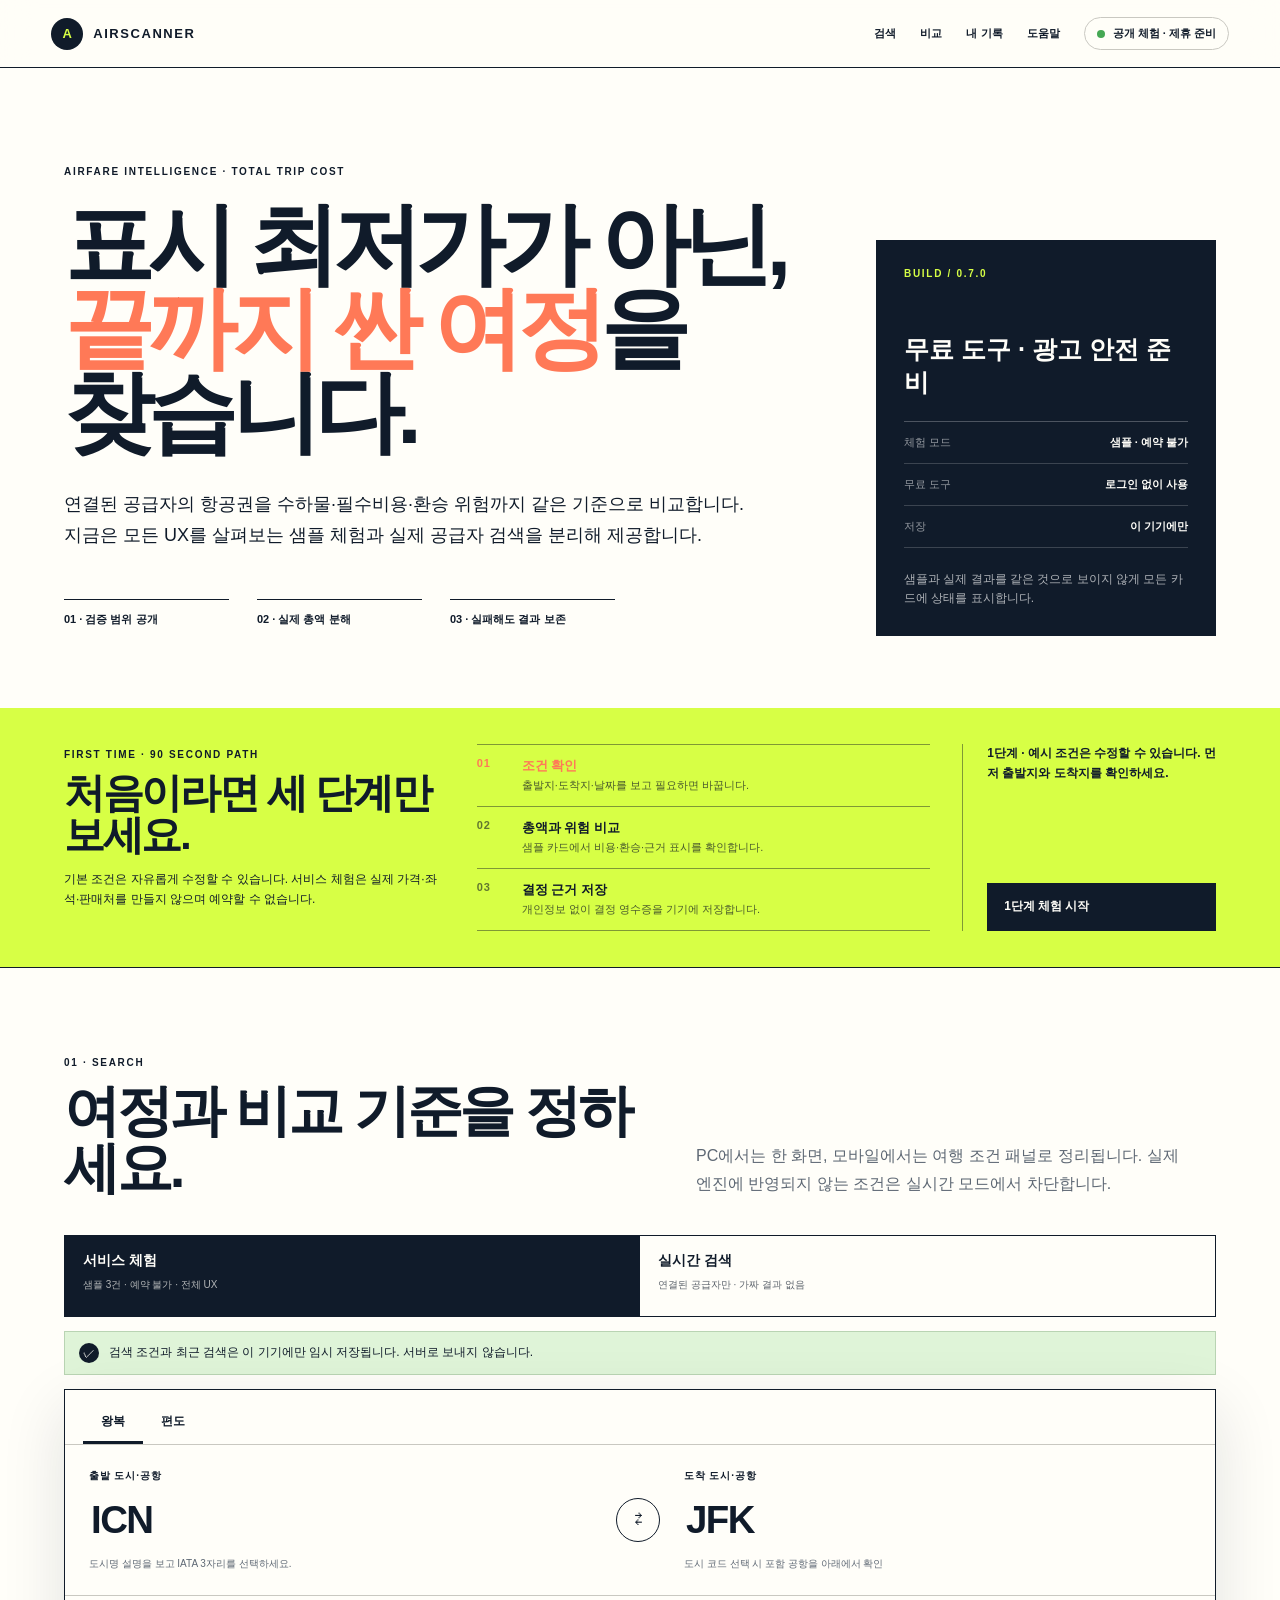
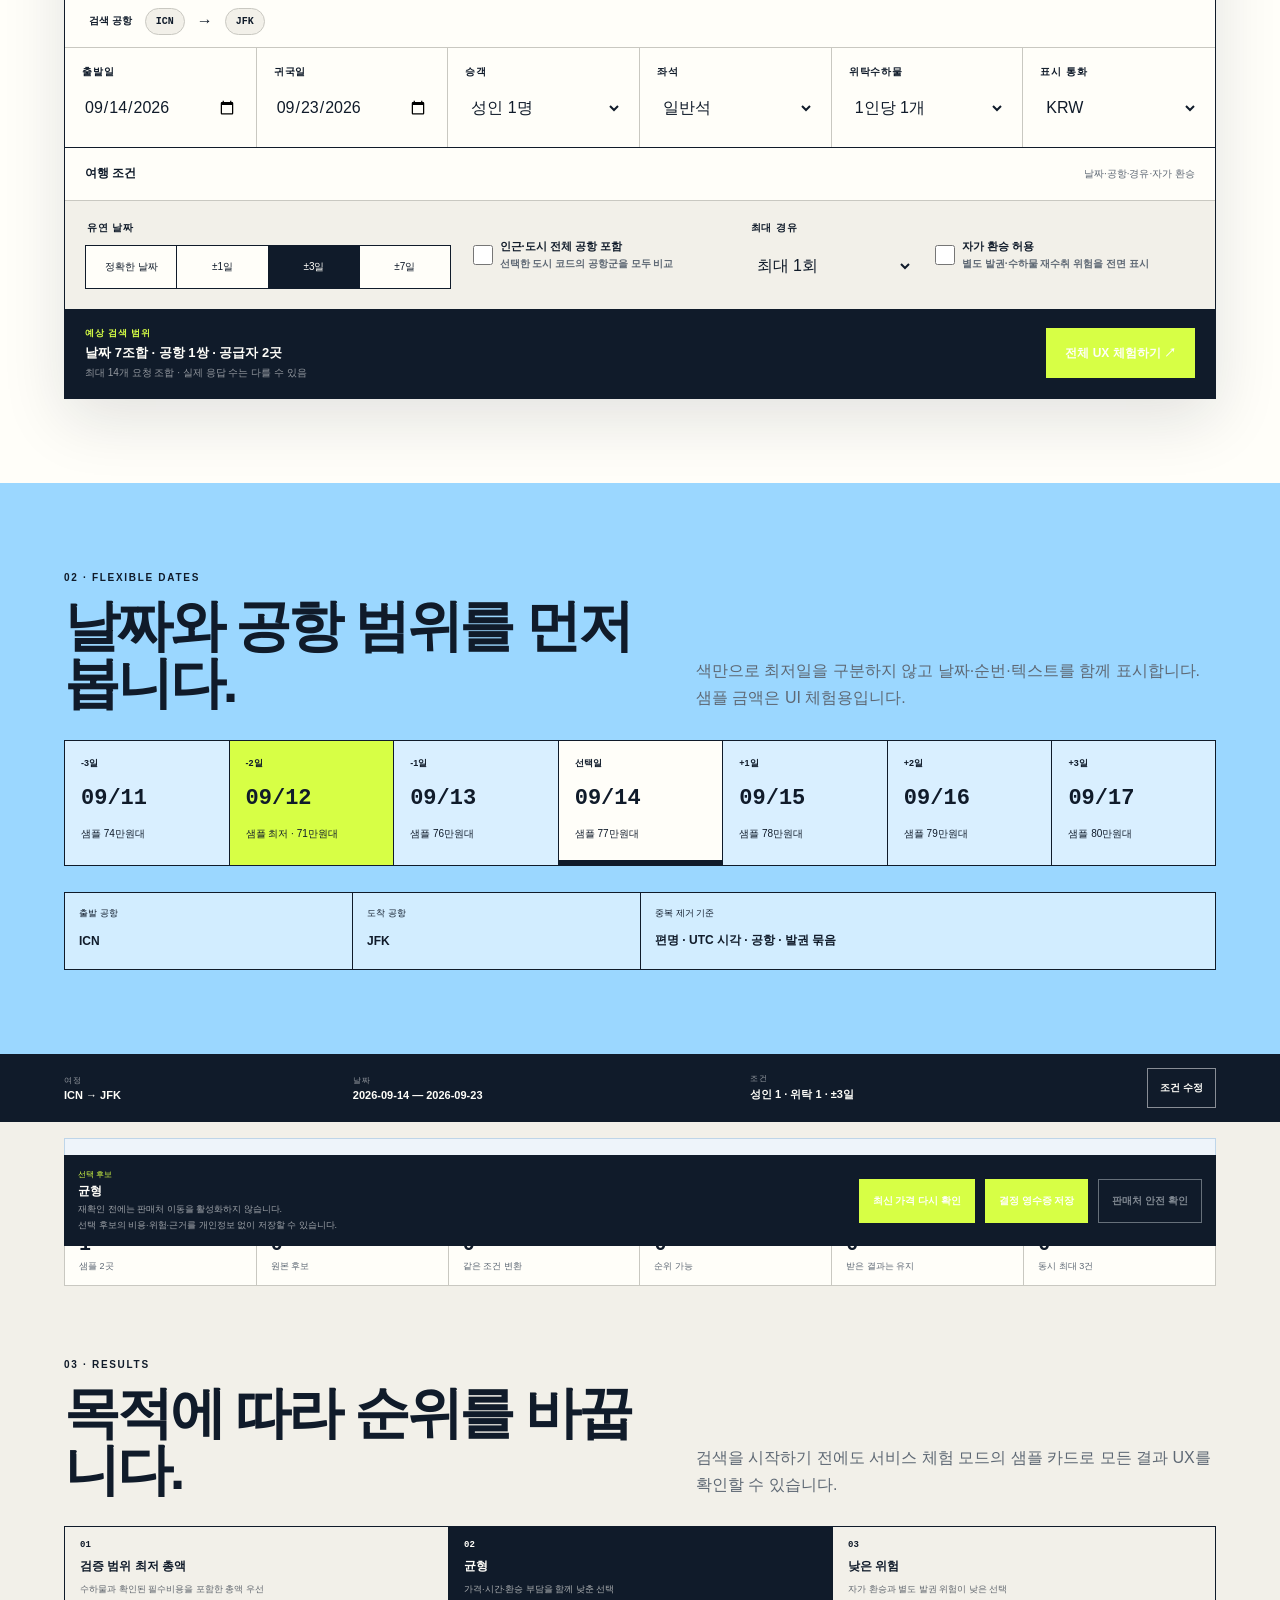
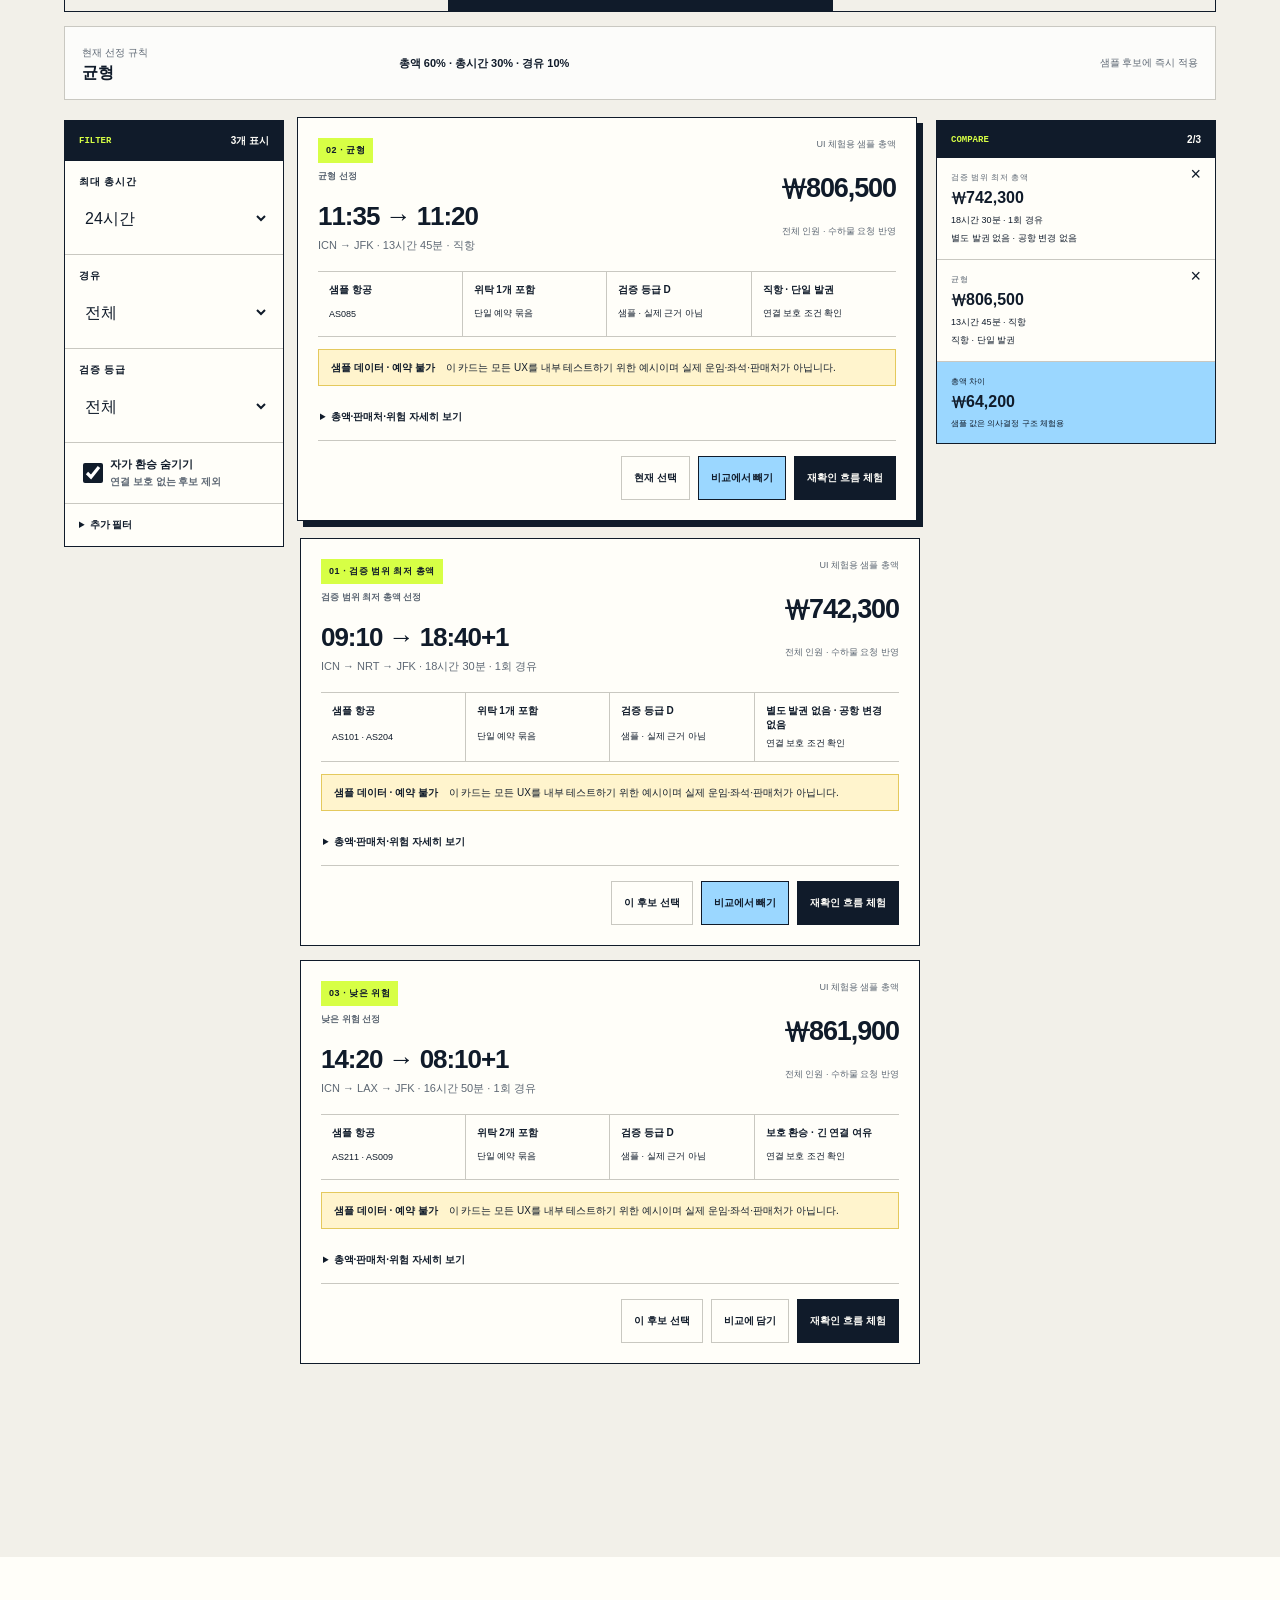
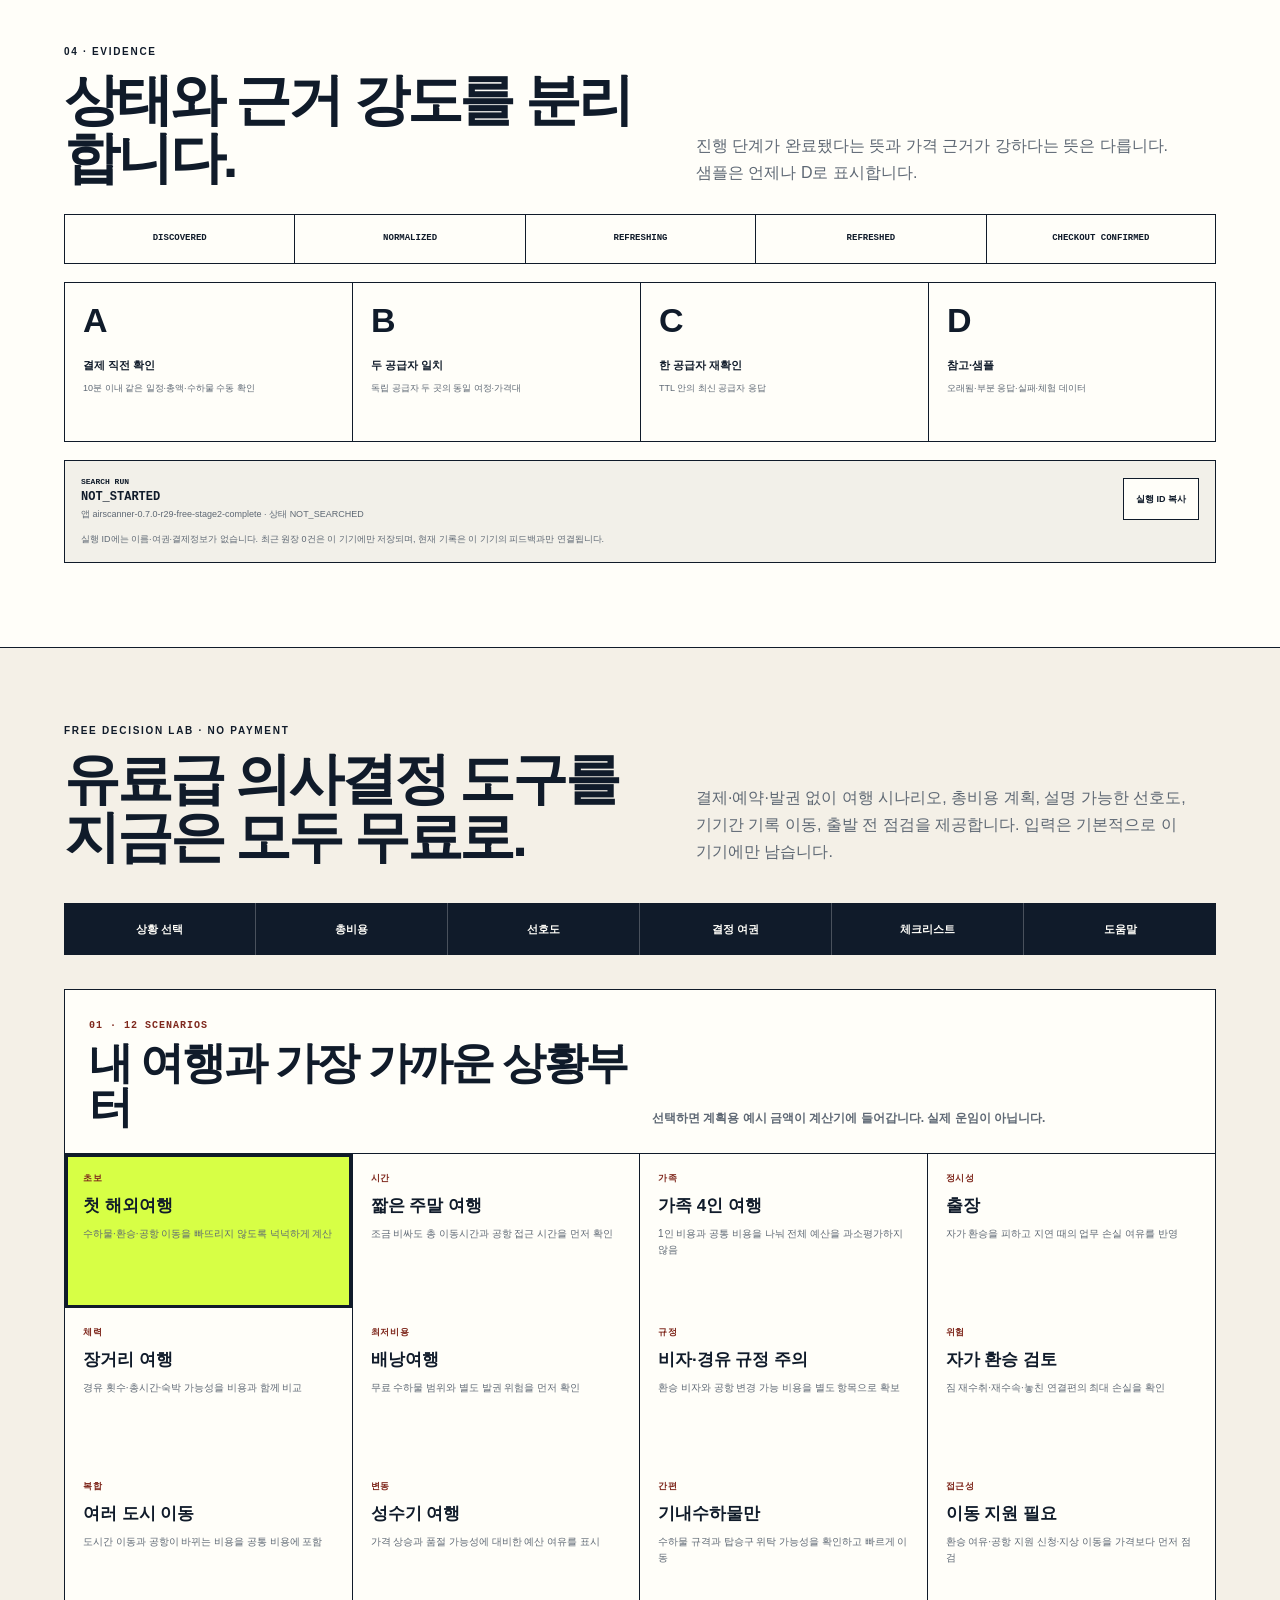
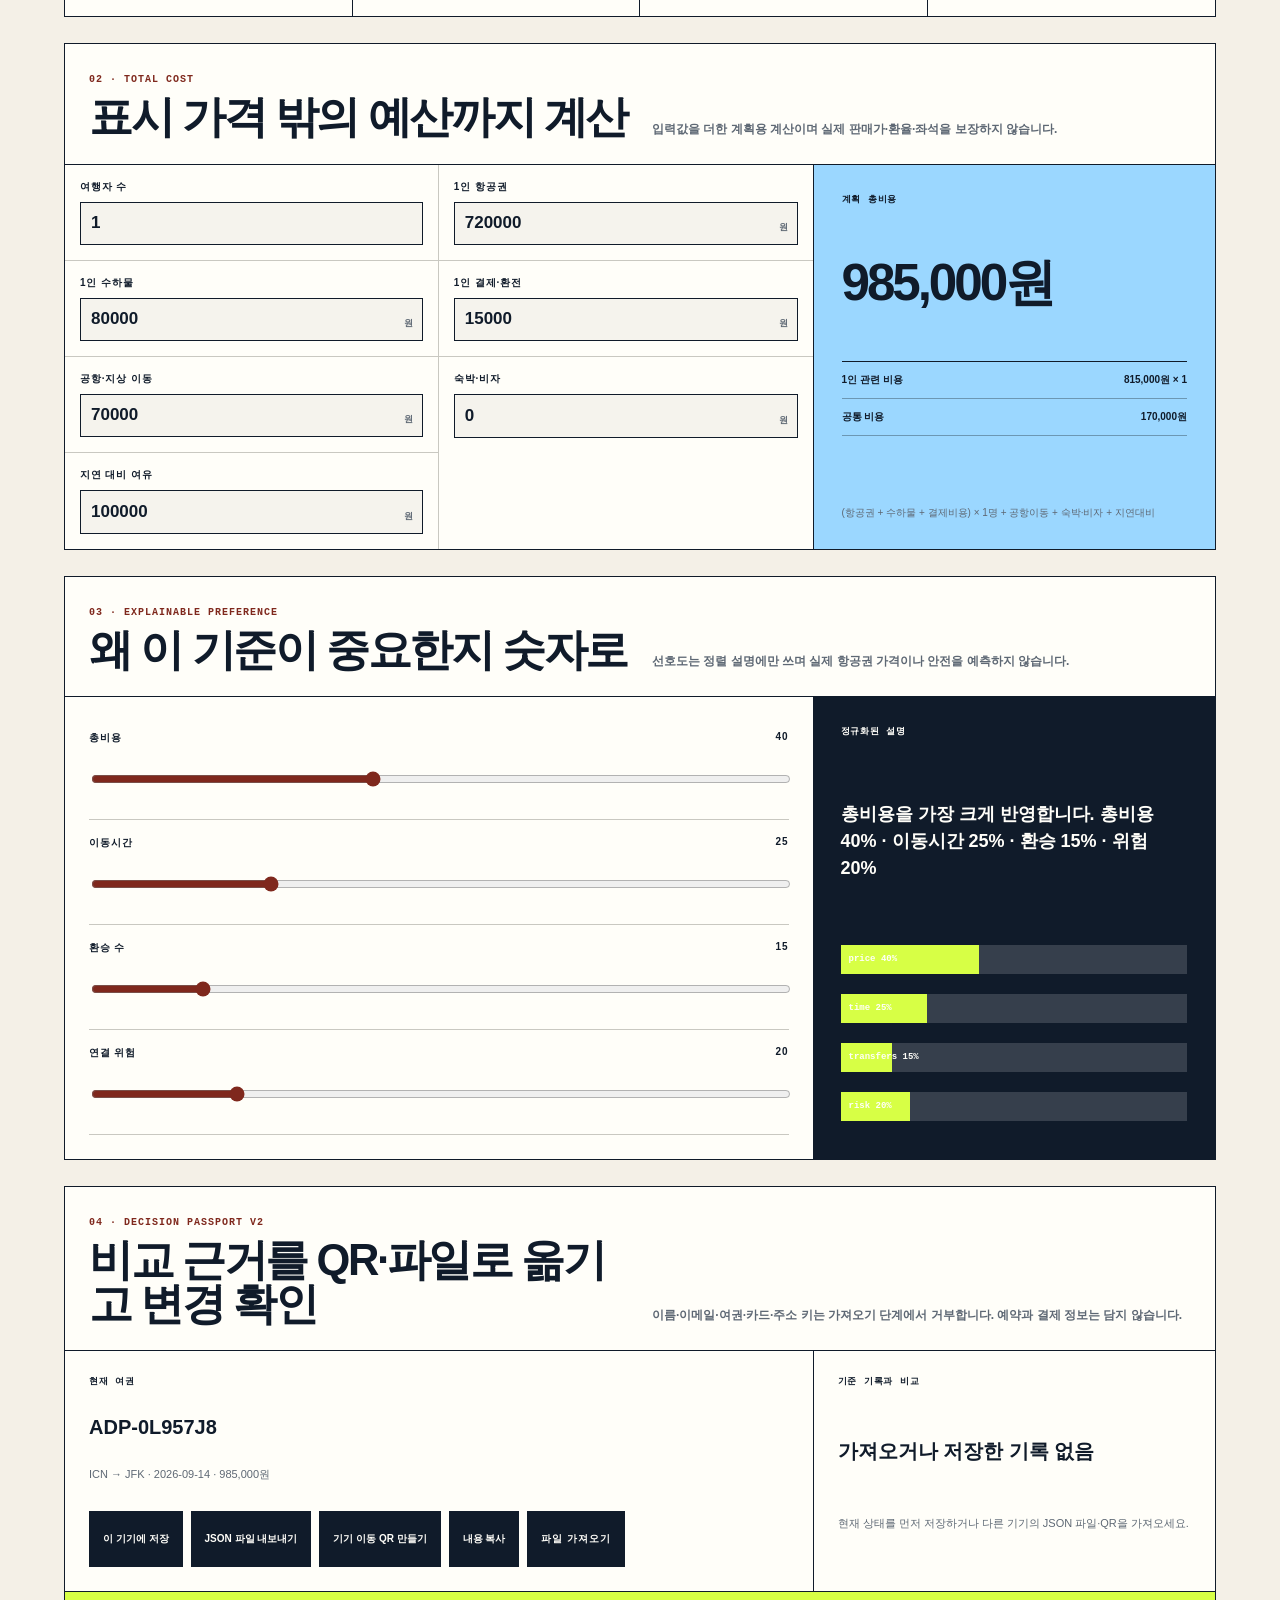
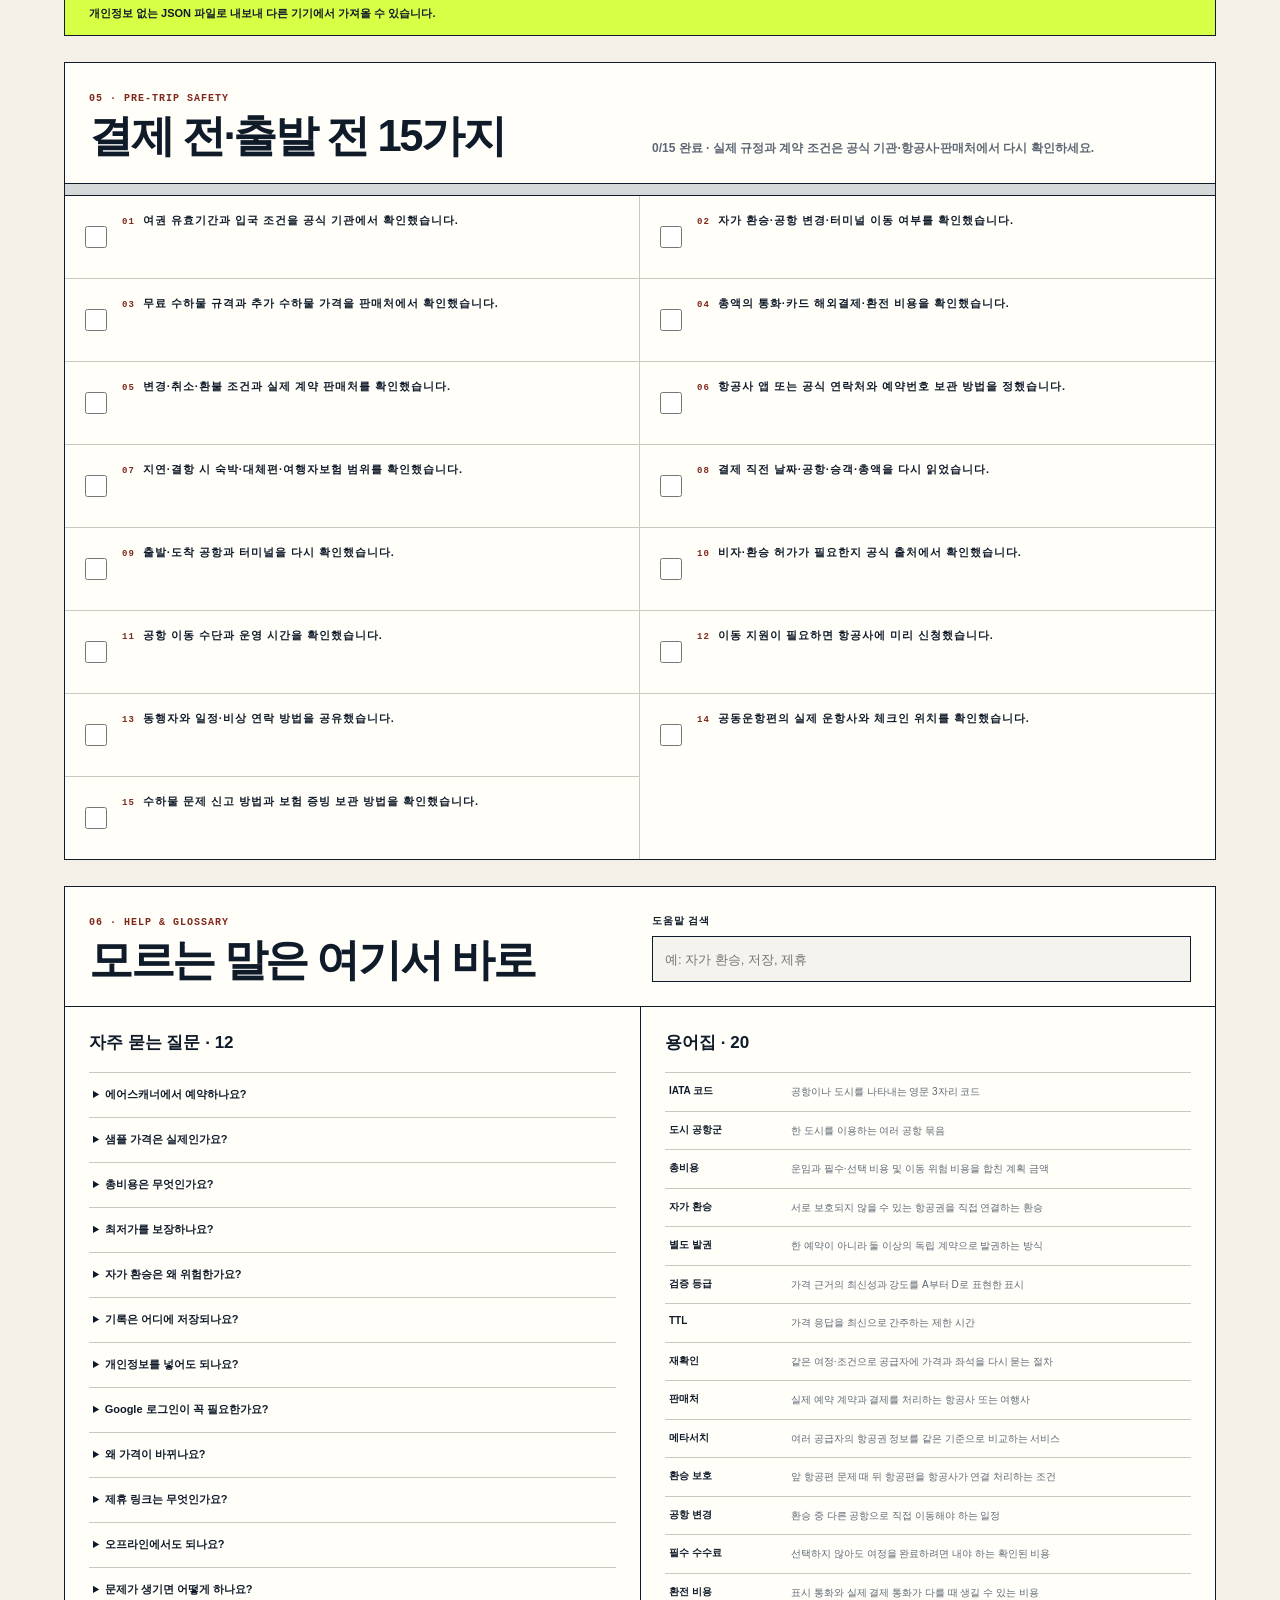
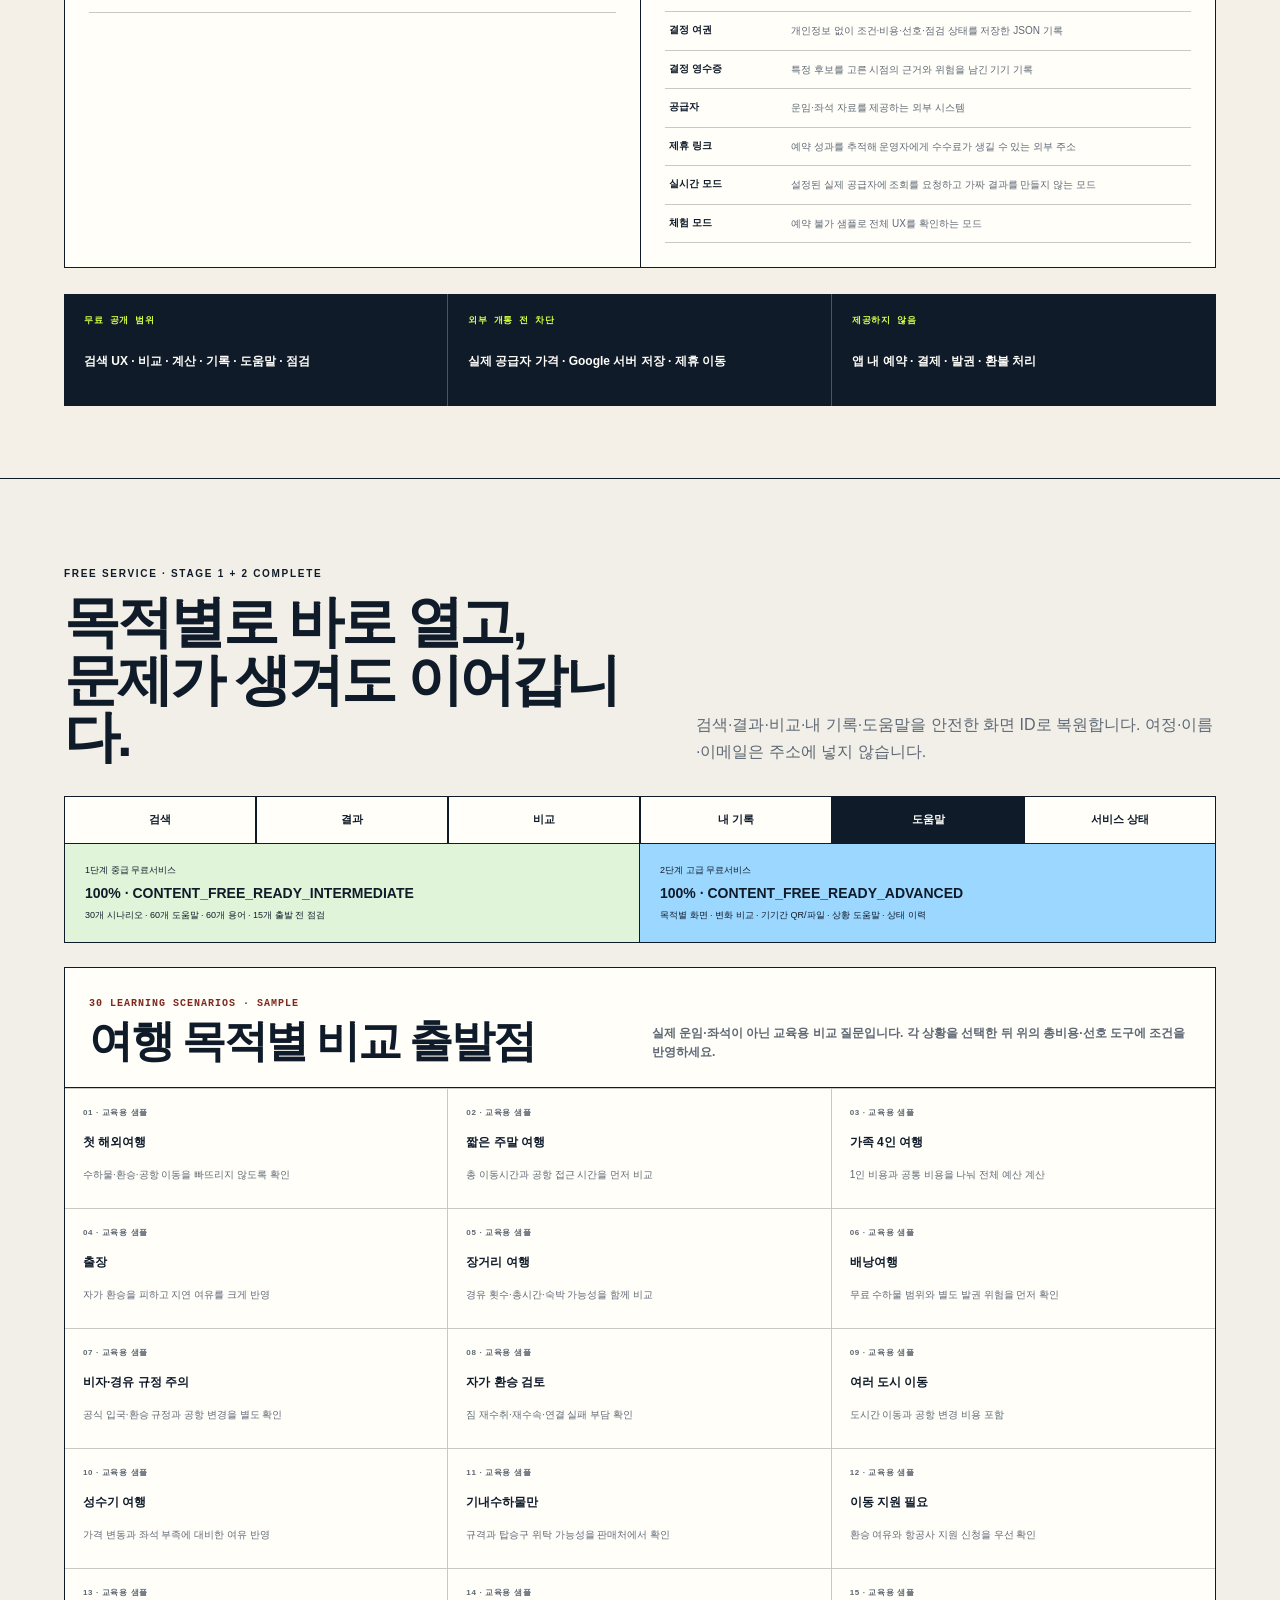
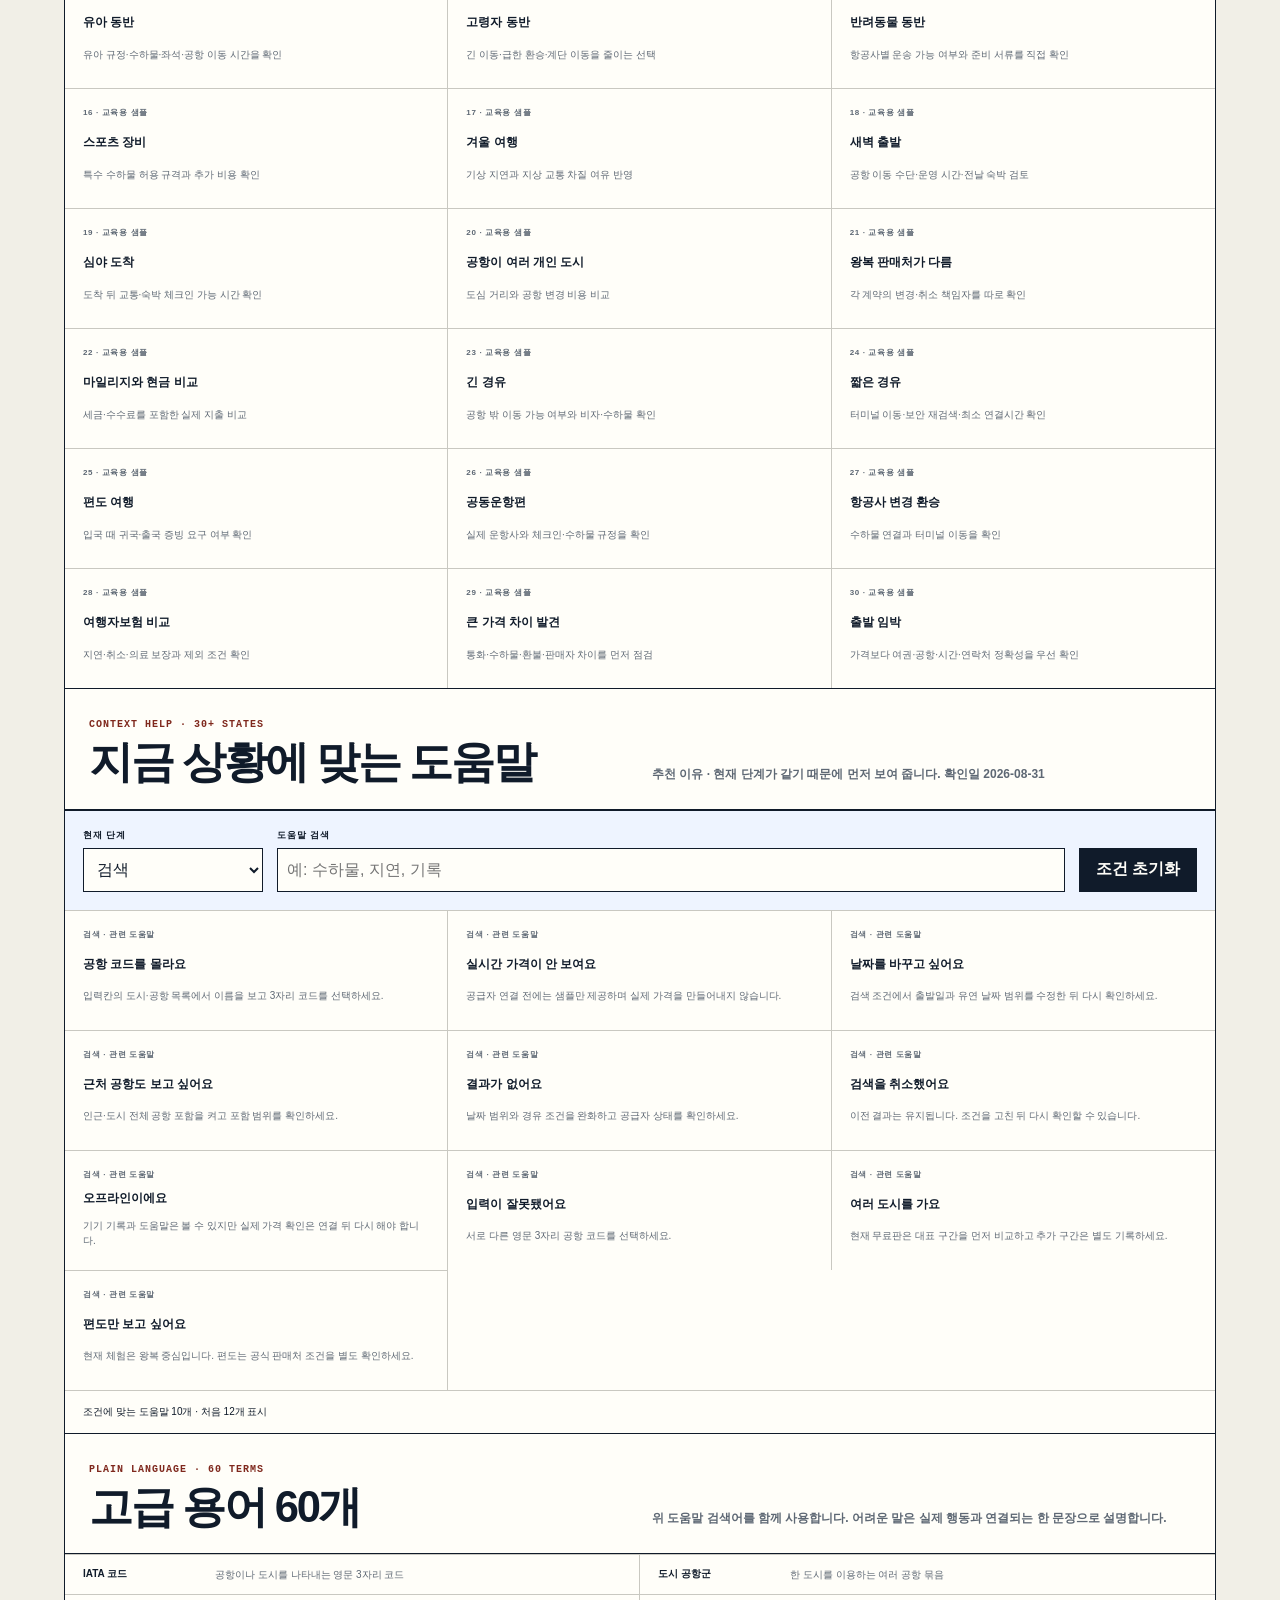
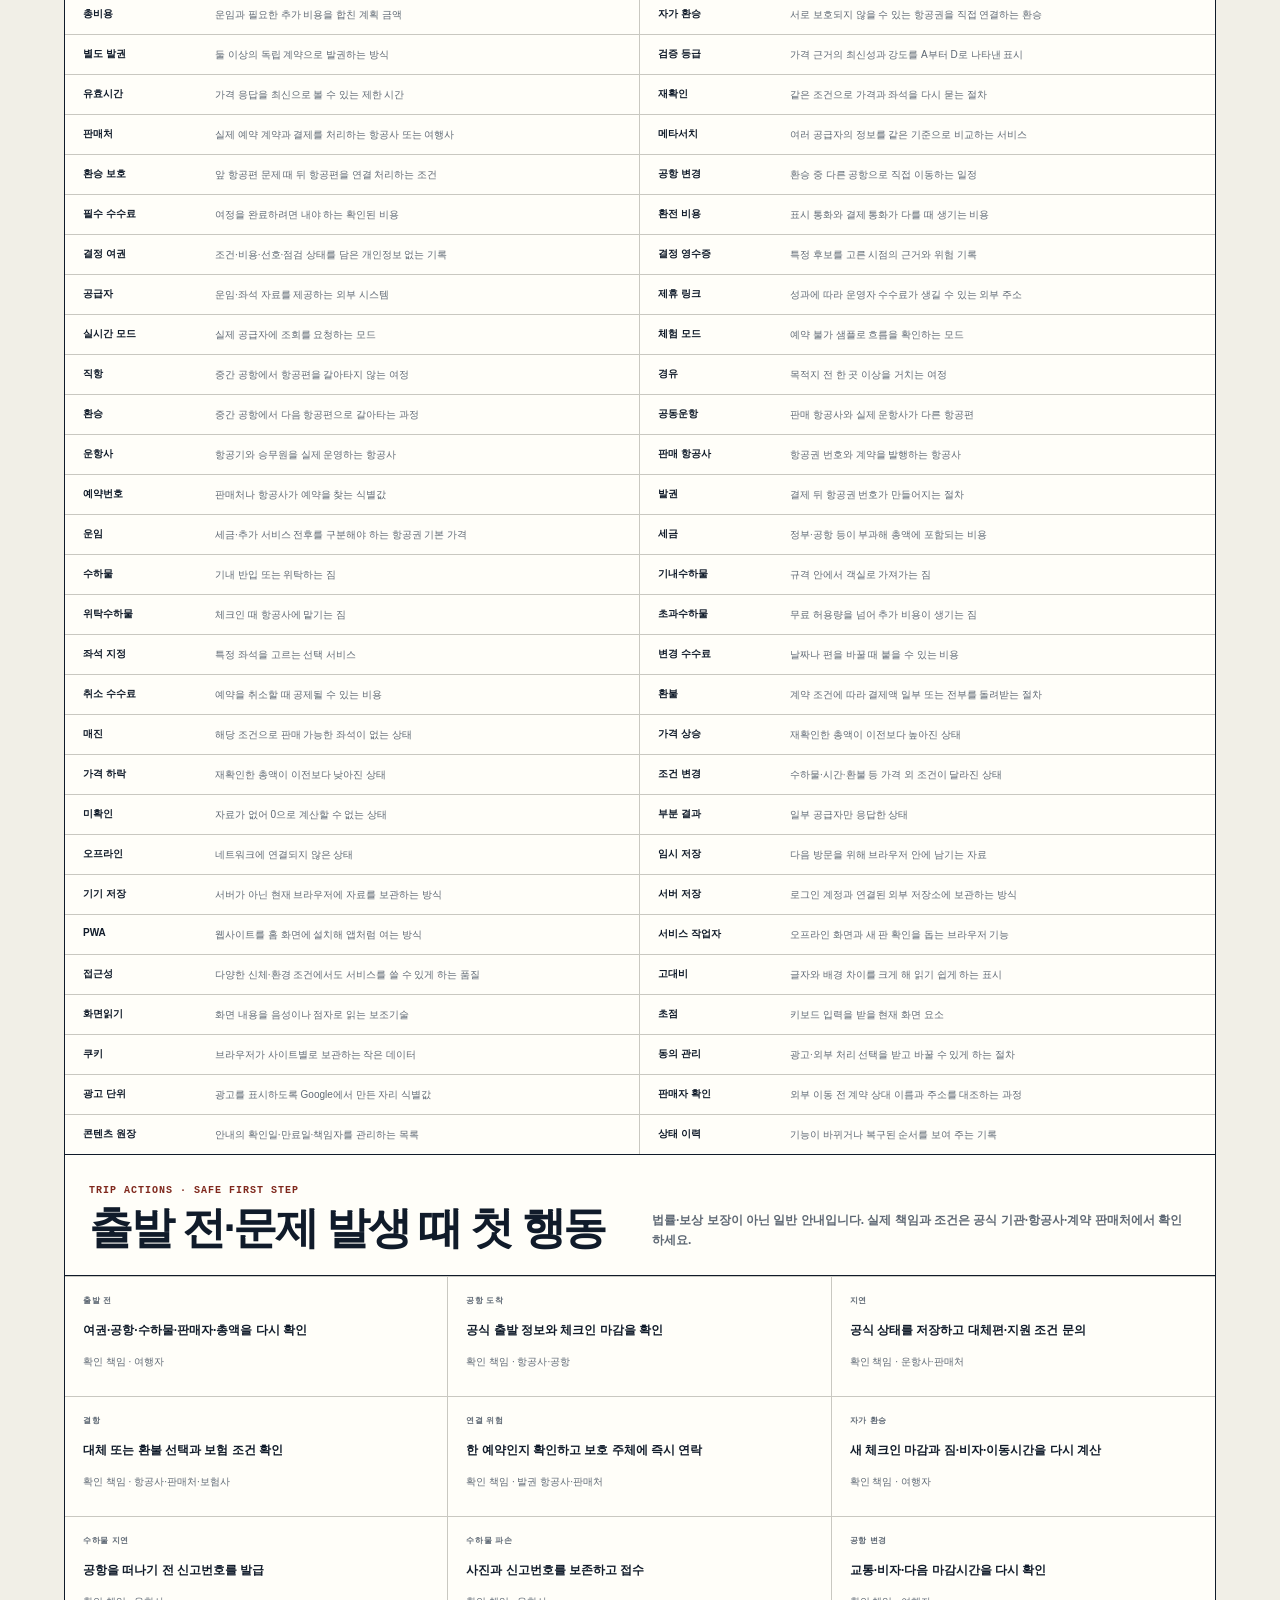
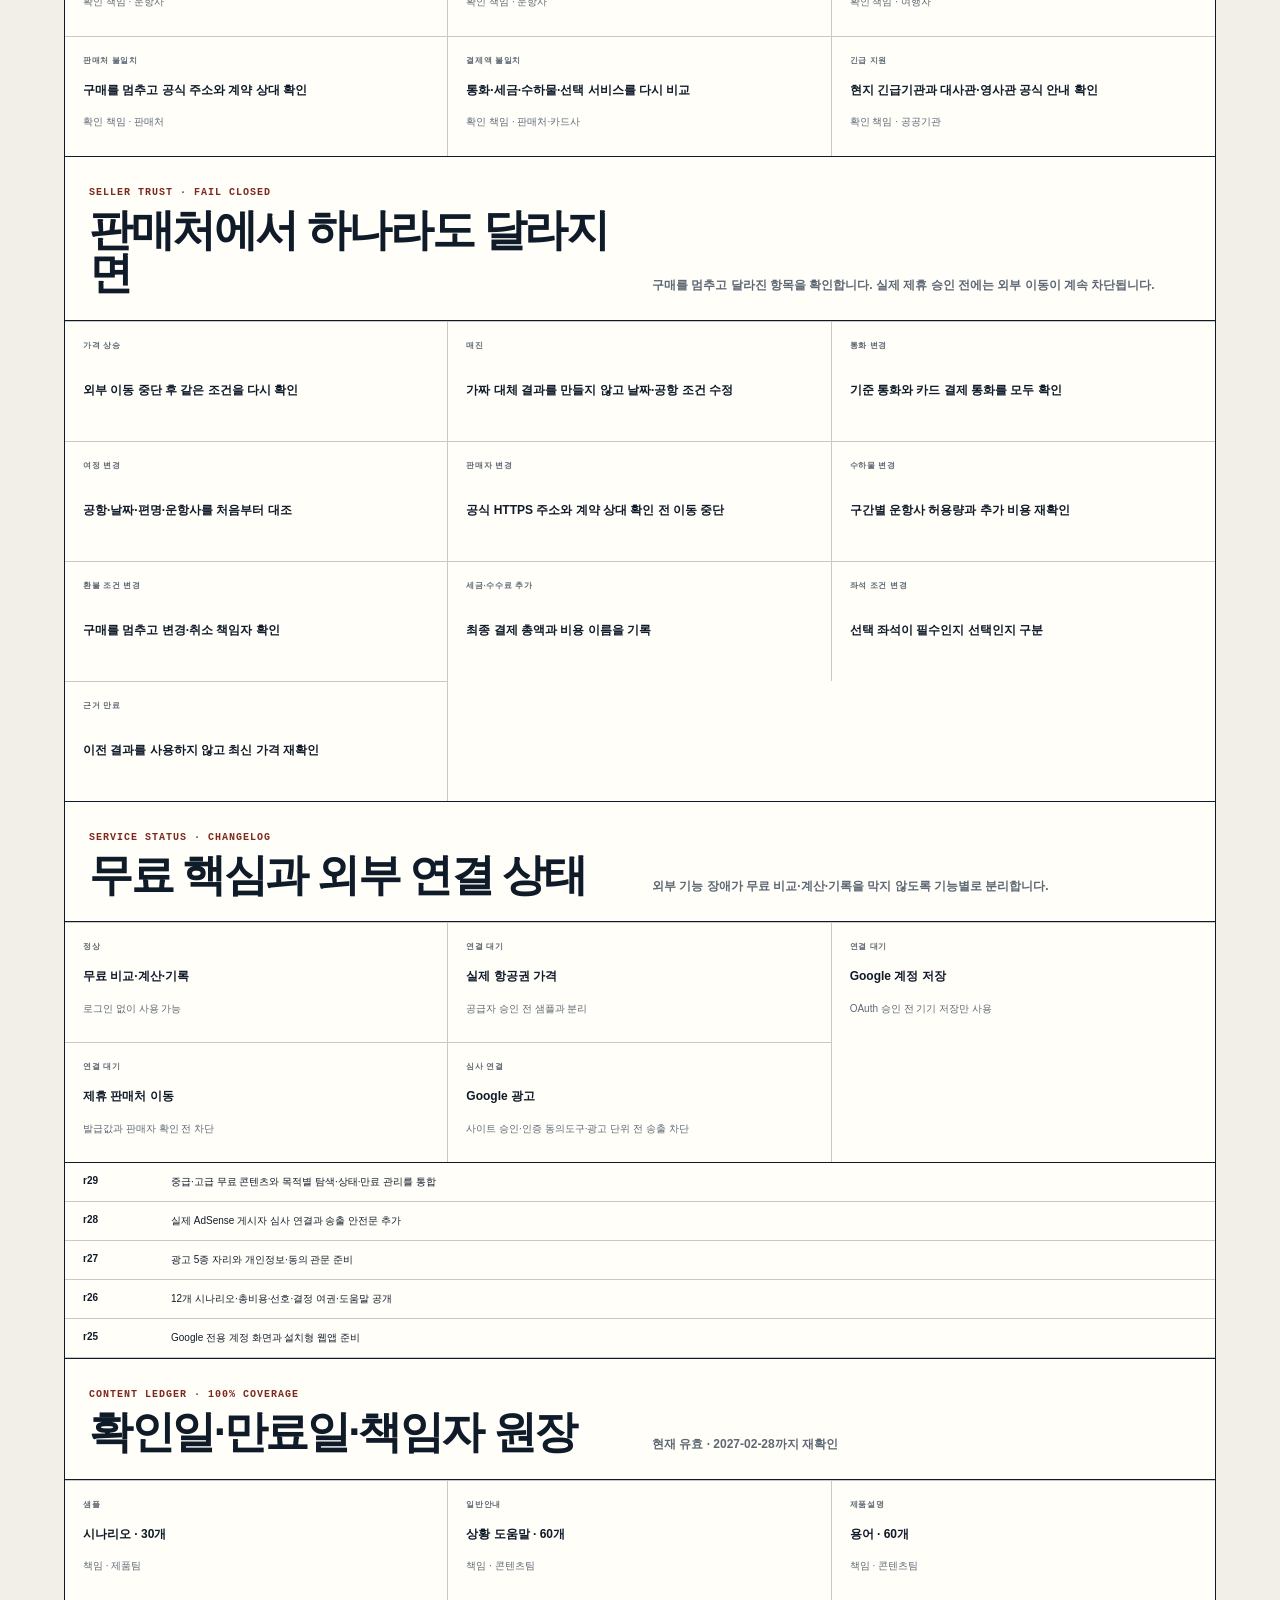
==== commit 321dc8df: "r29-versioned-assets-public" ====
--- a/index.html
+++ b/index.html
@@ -12,7 +12,7 @@
   </head>
   <body>
     <div id="root"></div>
-    <link rel="stylesheet" href="./assets/index.css" />
-    <script defer src="./assets/index.js"></script>
+    <link rel="stylesheet" href="./assets/index.css?v=r29-final" />
+    <script defer src="./assets/index.js?v=r29-final"></script>
   </body>
 </html>
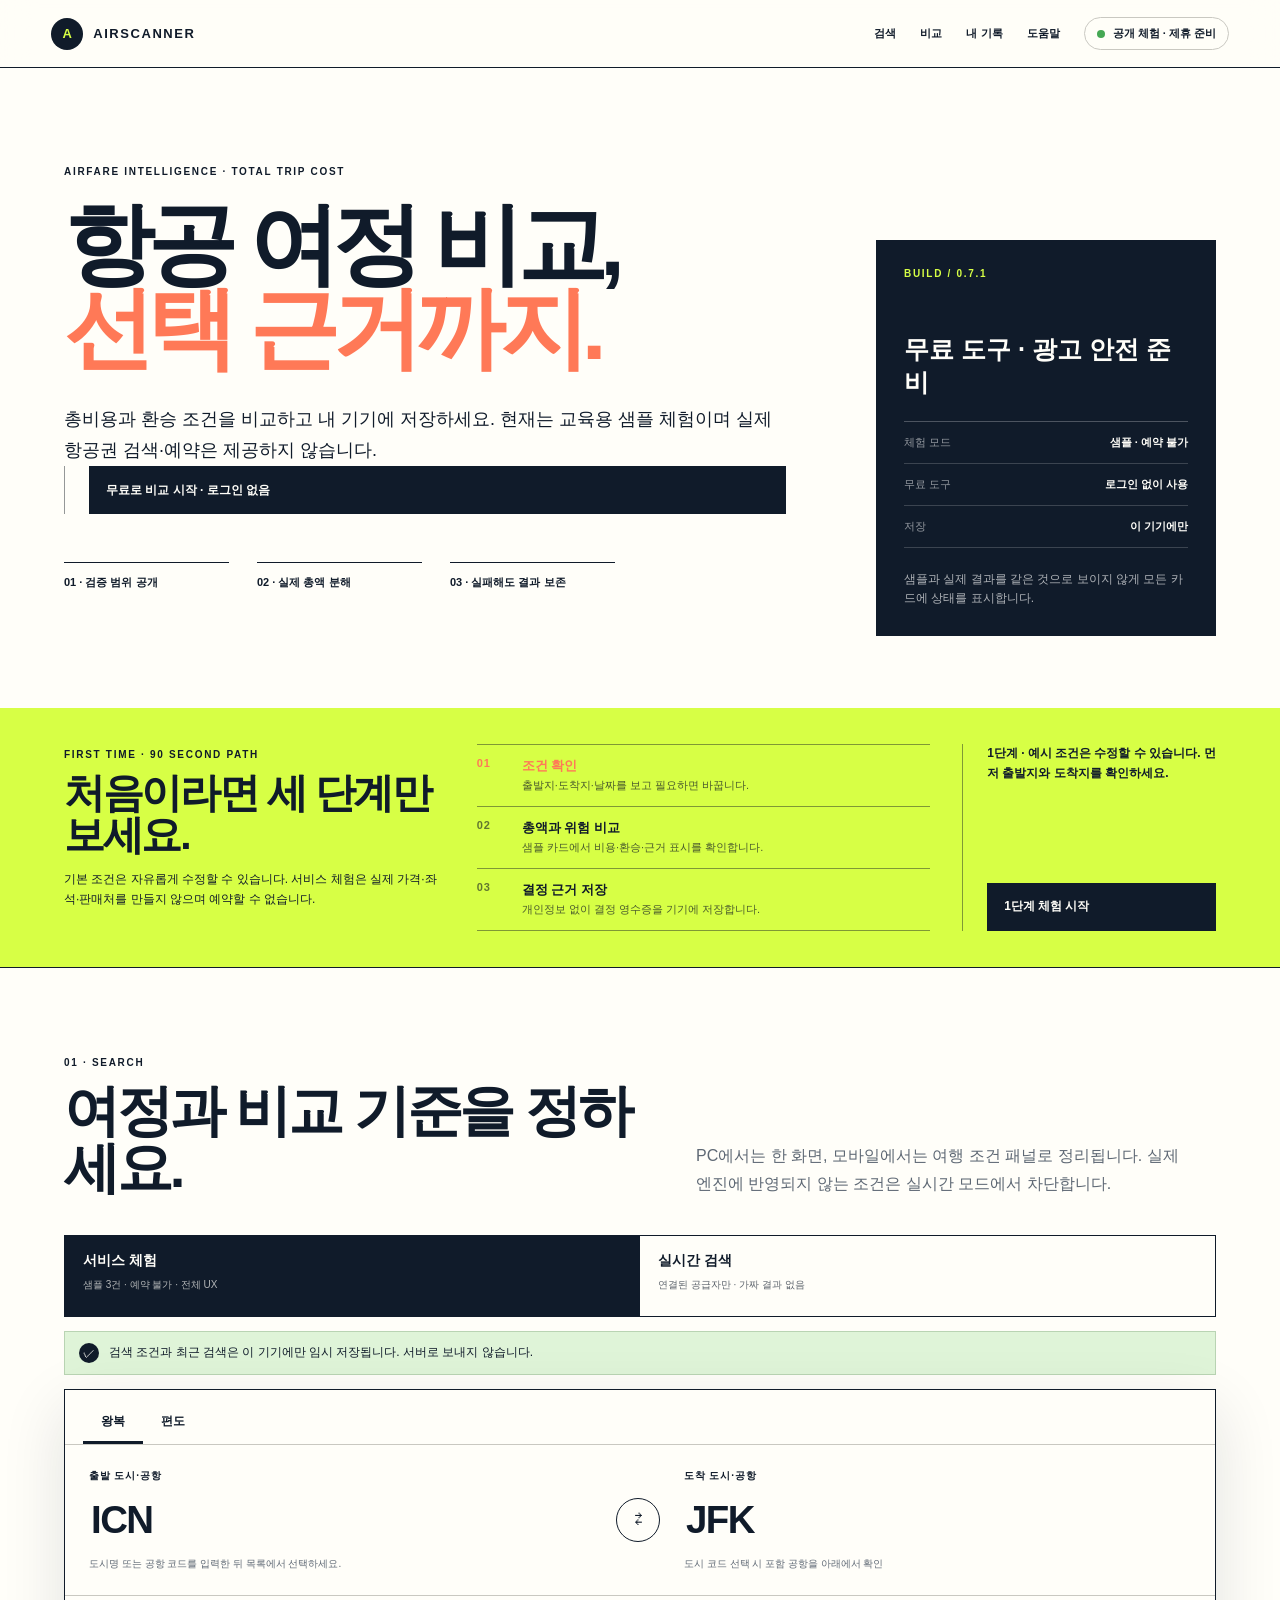
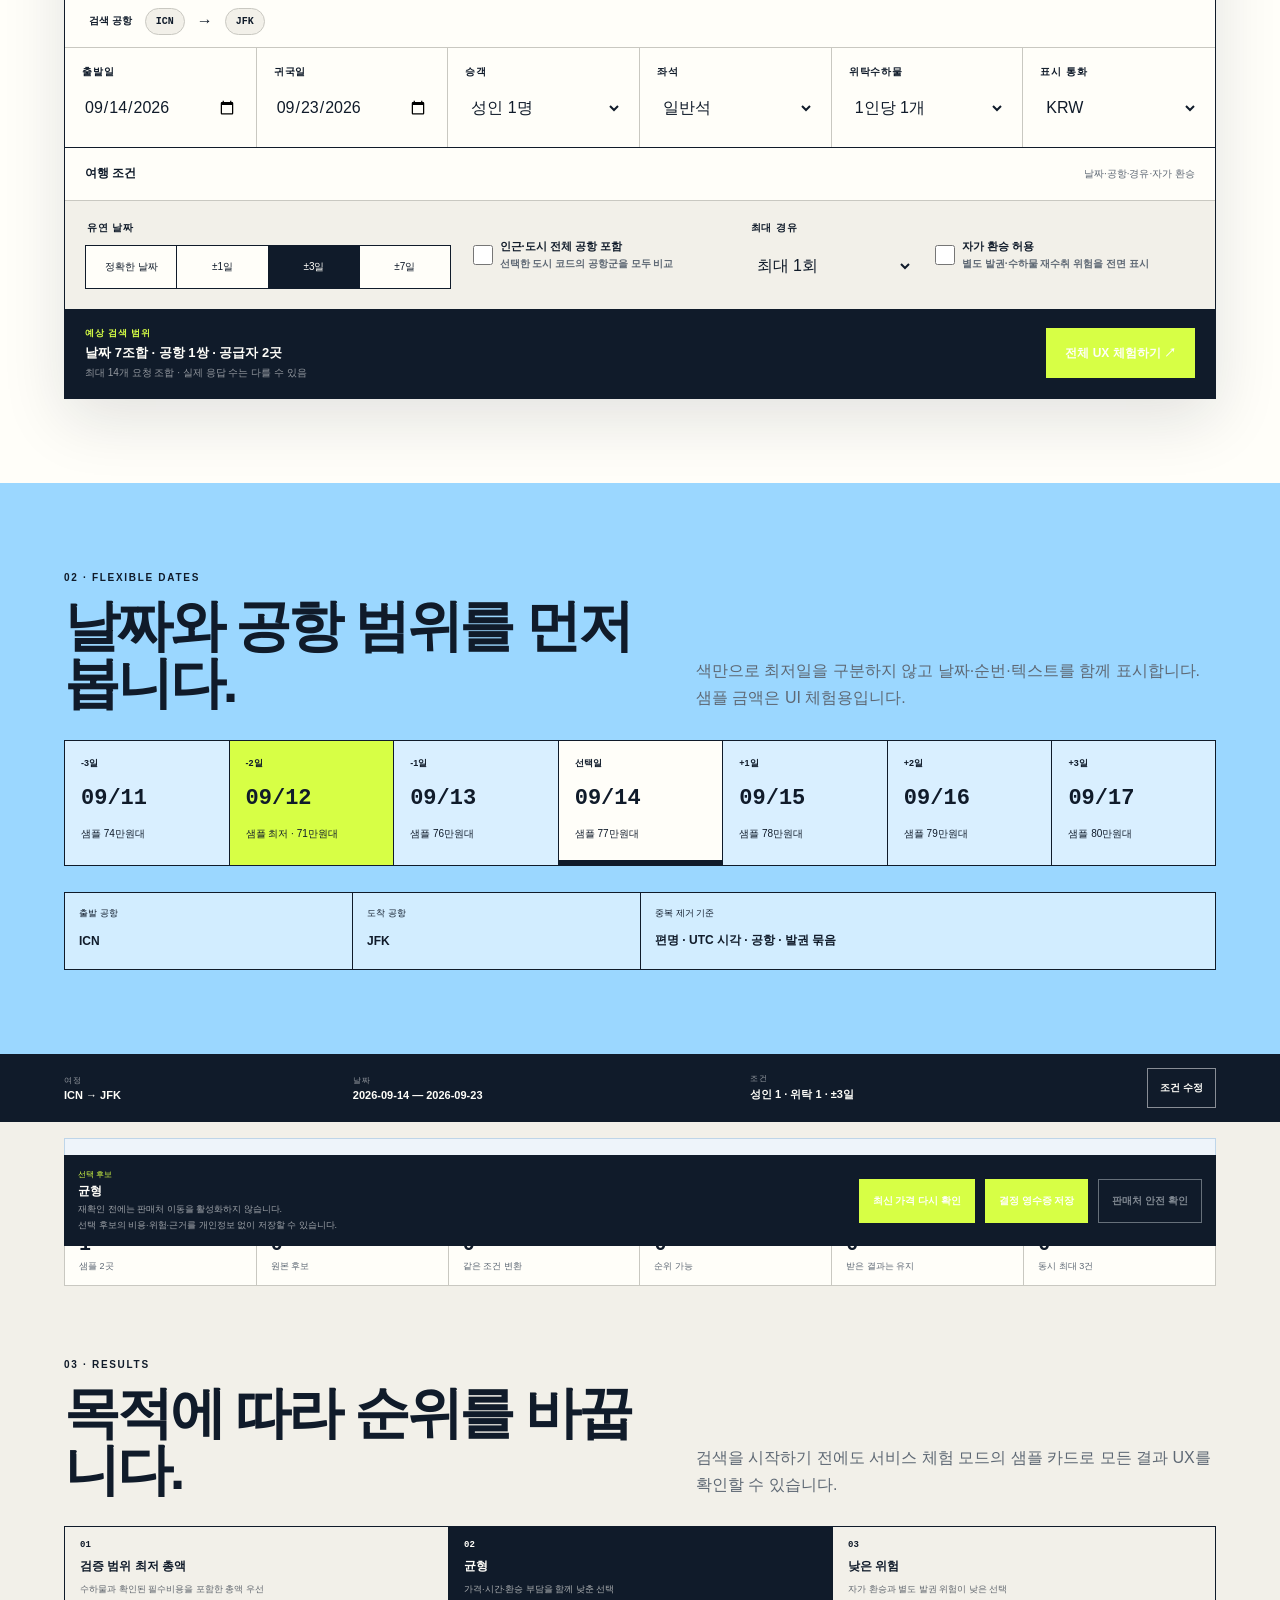
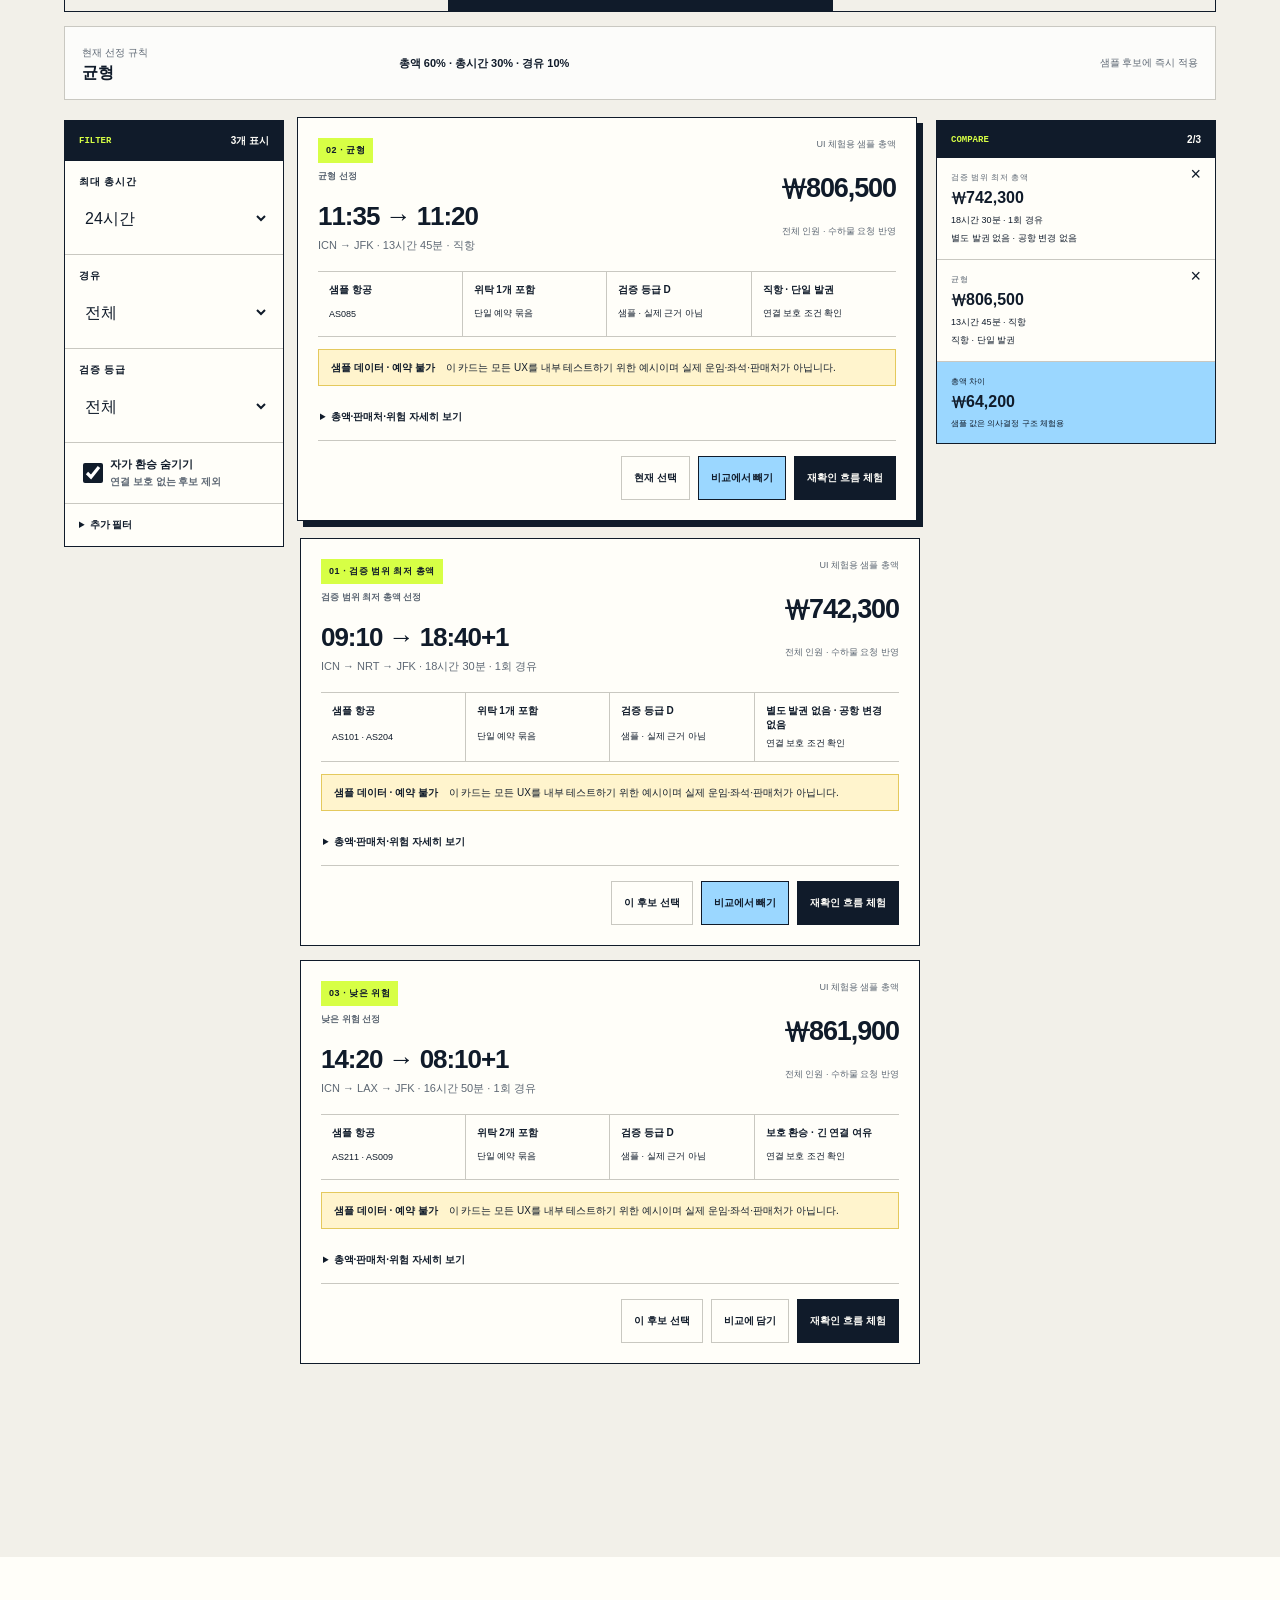
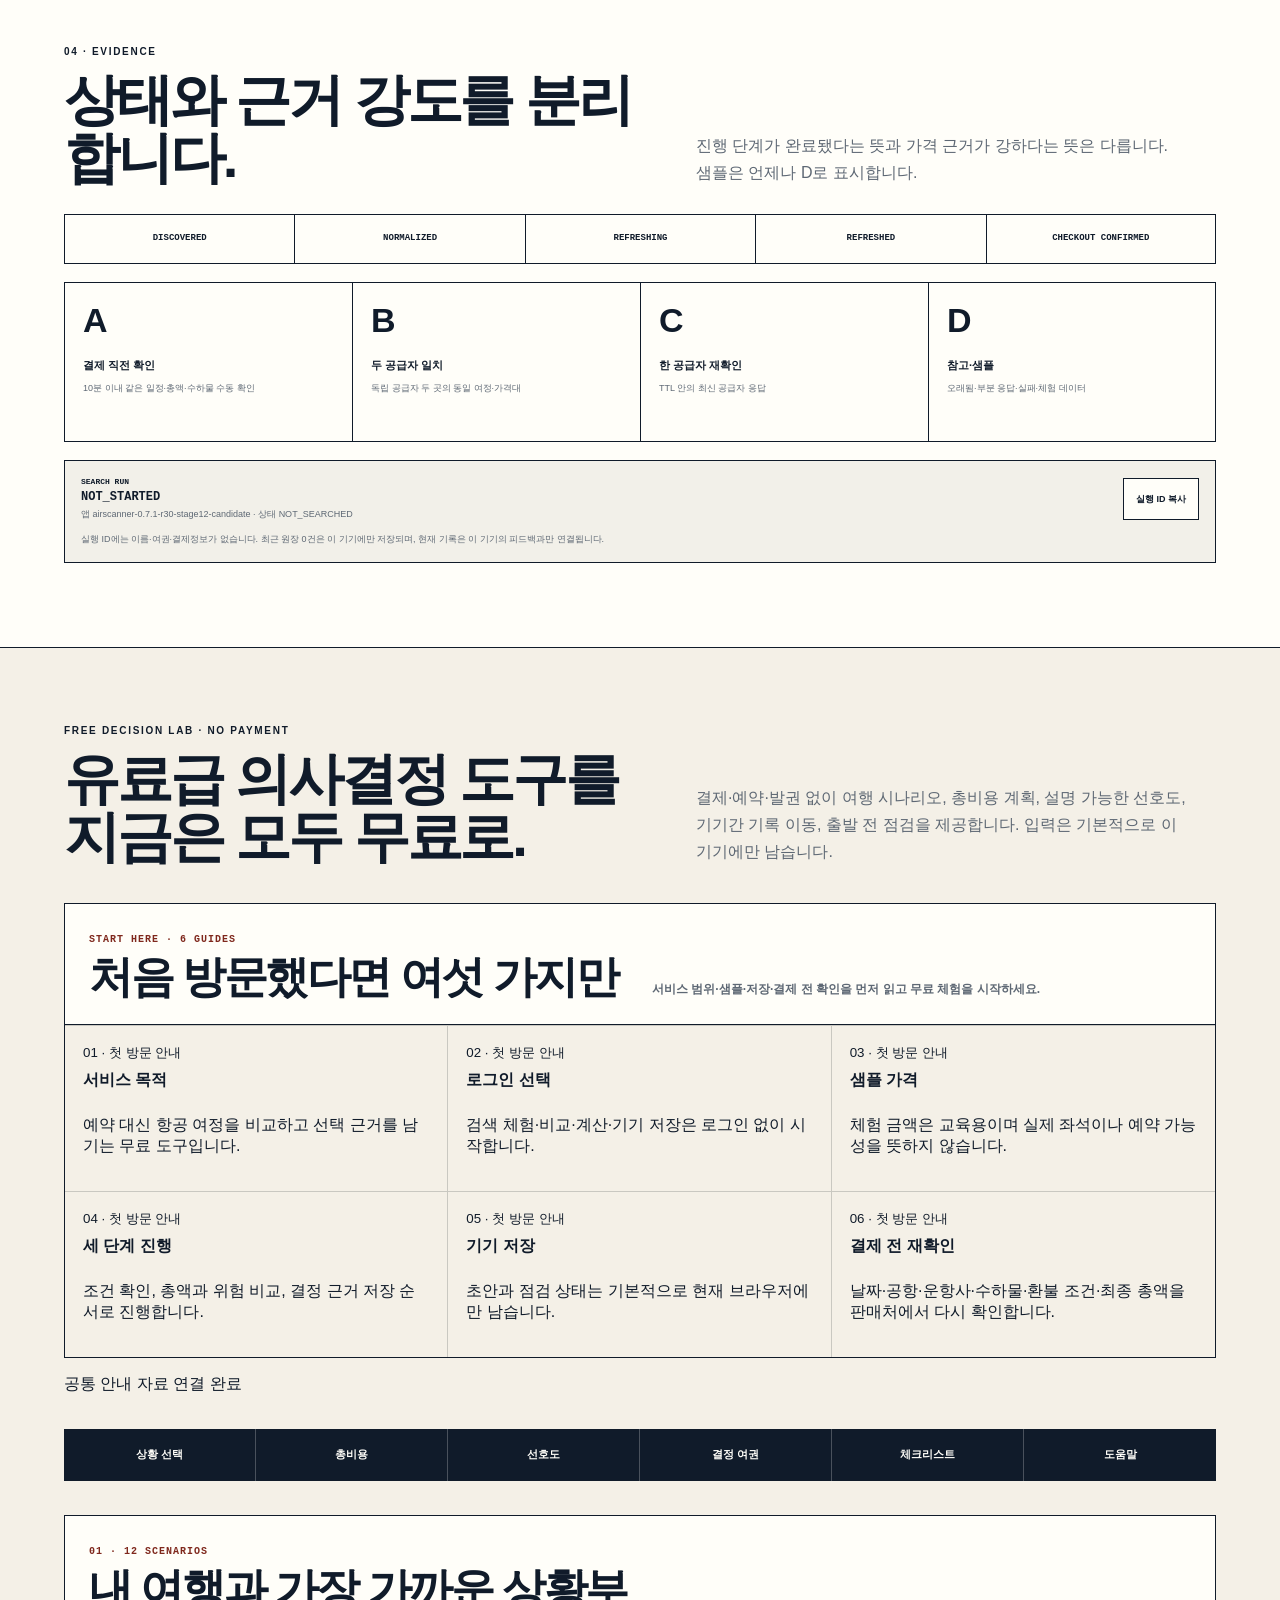
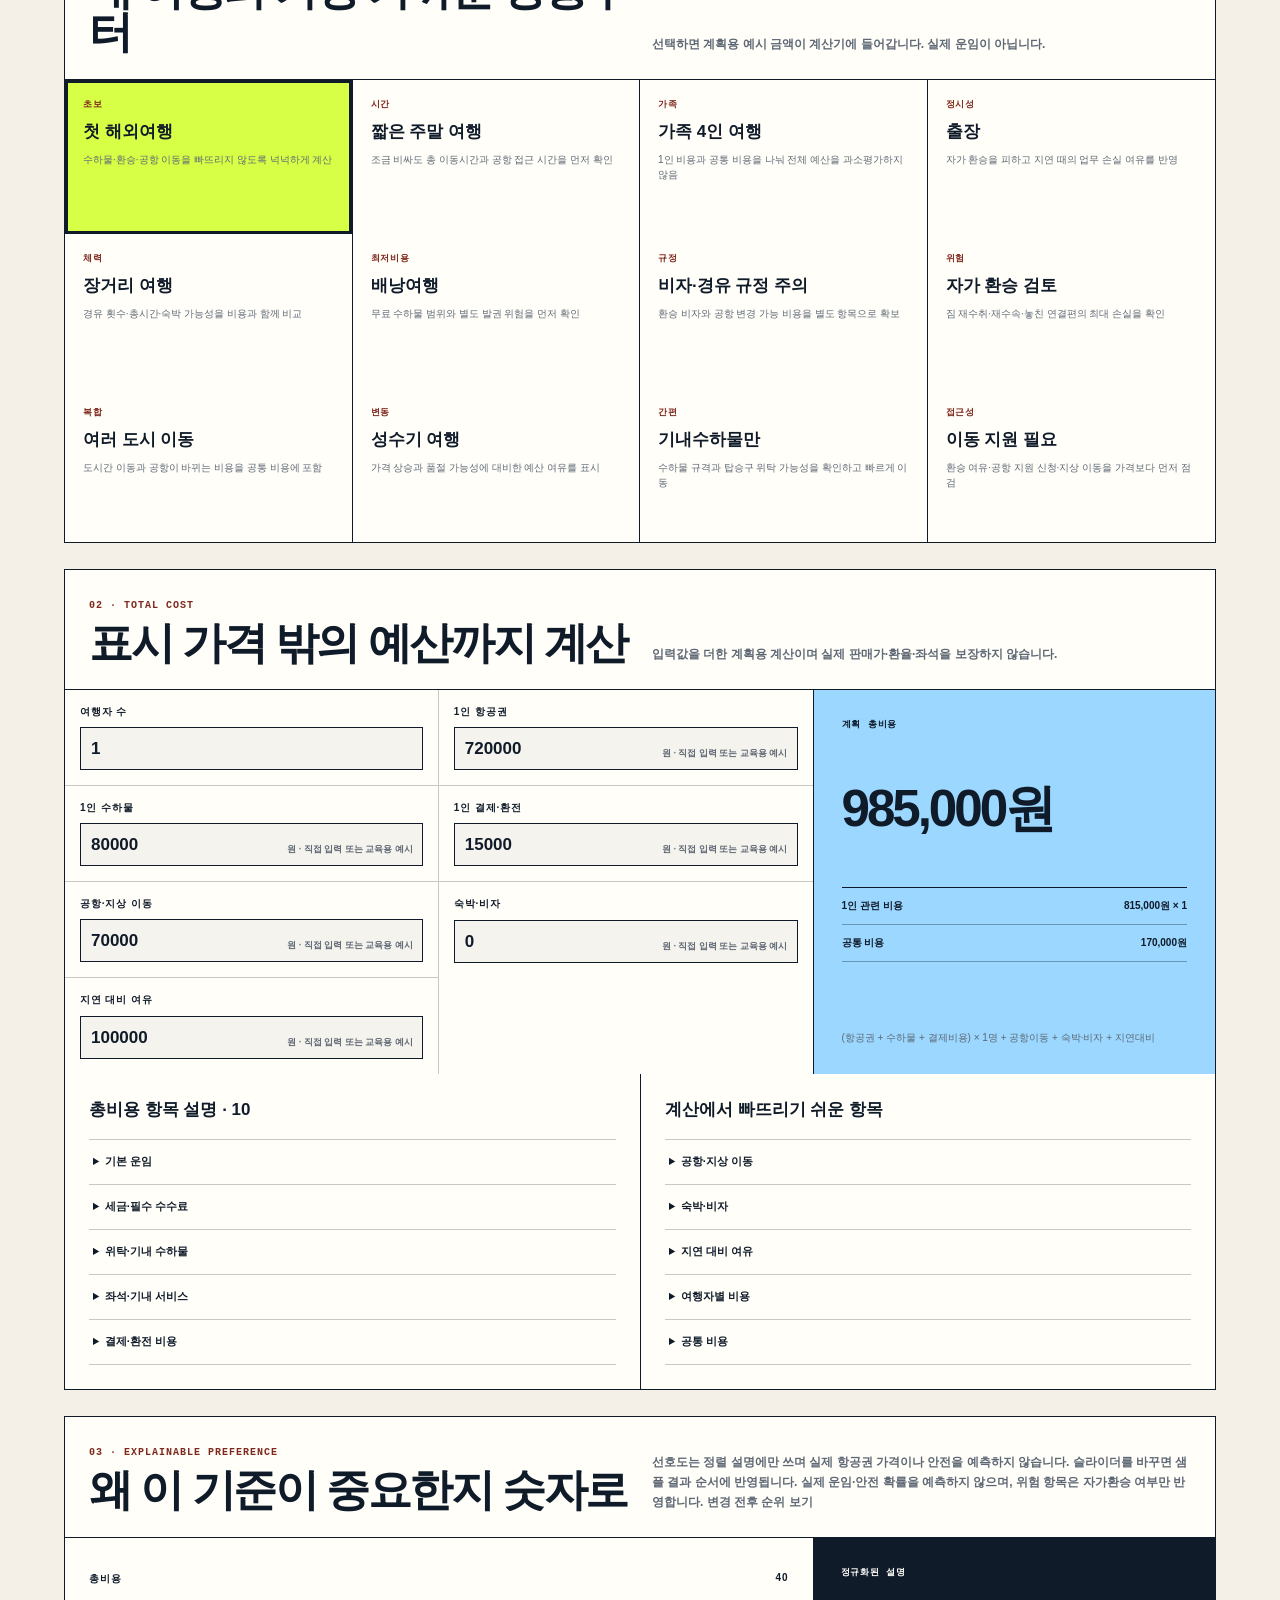
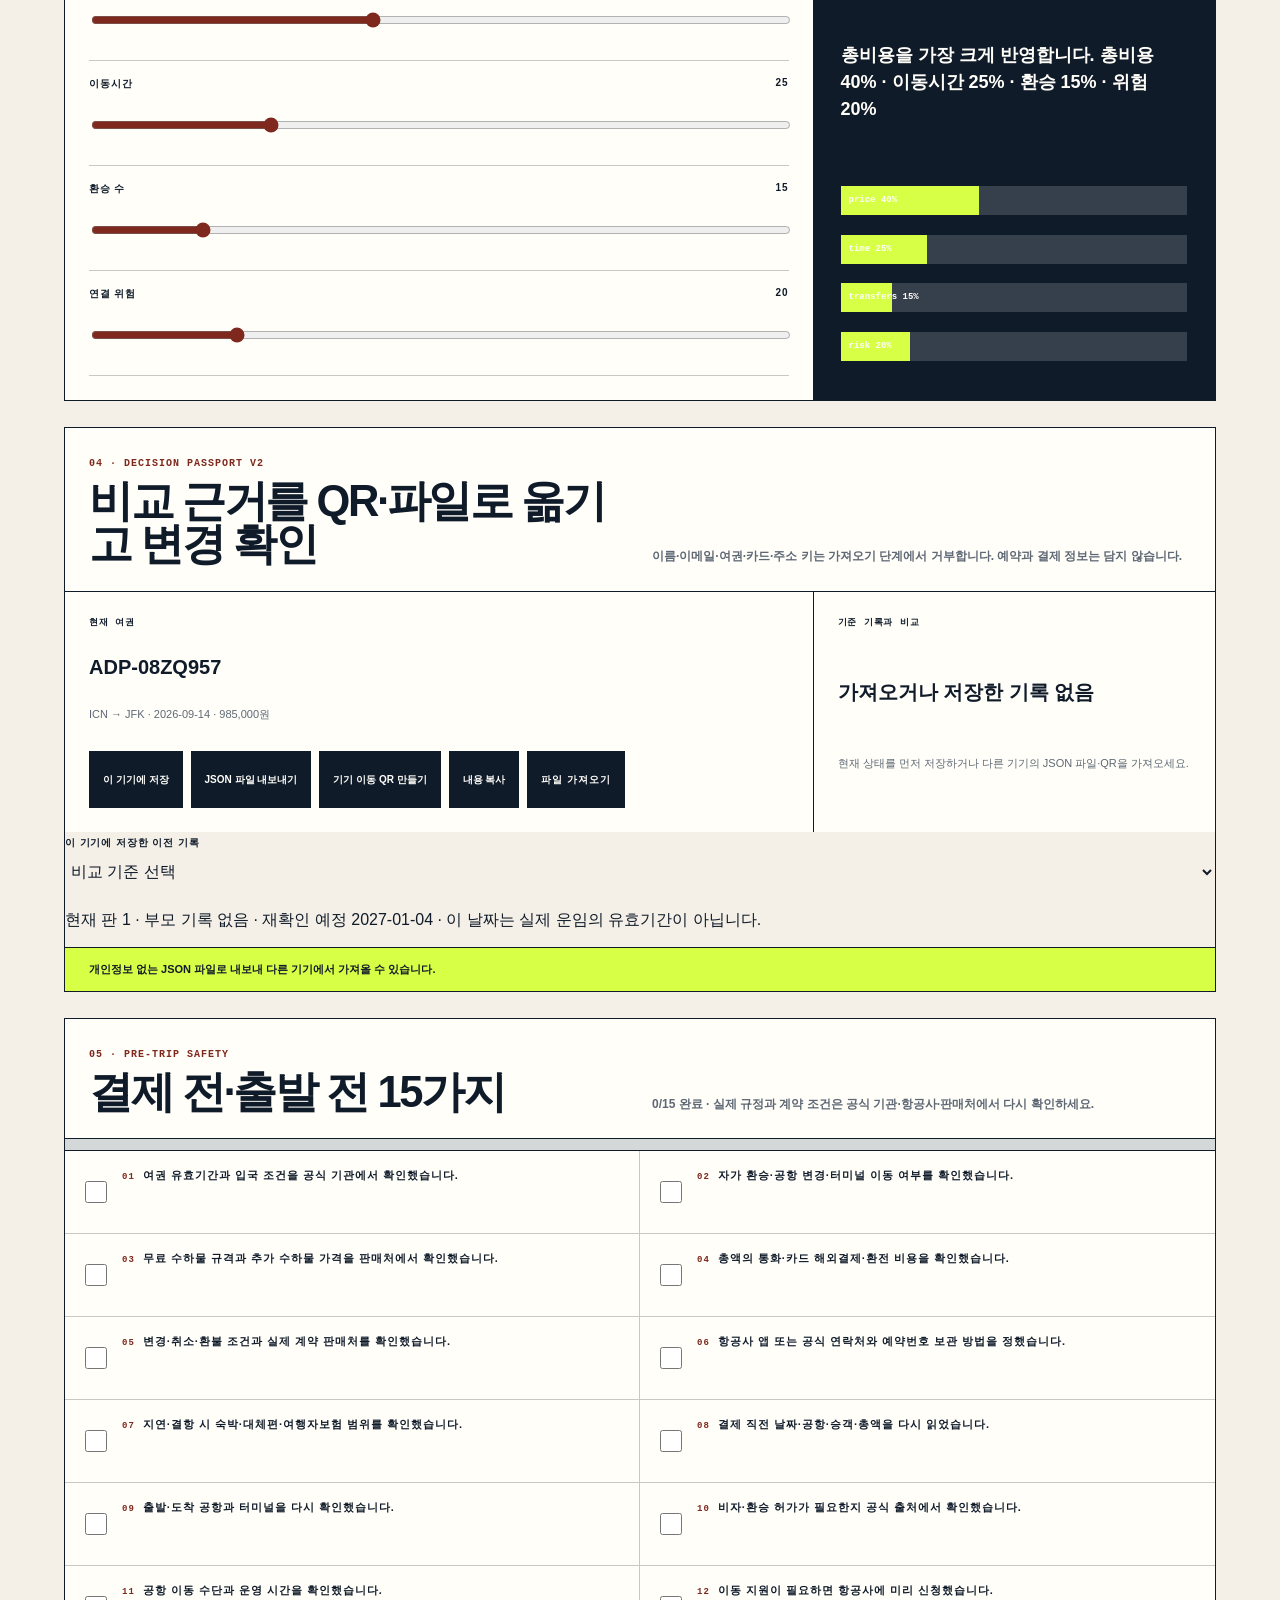
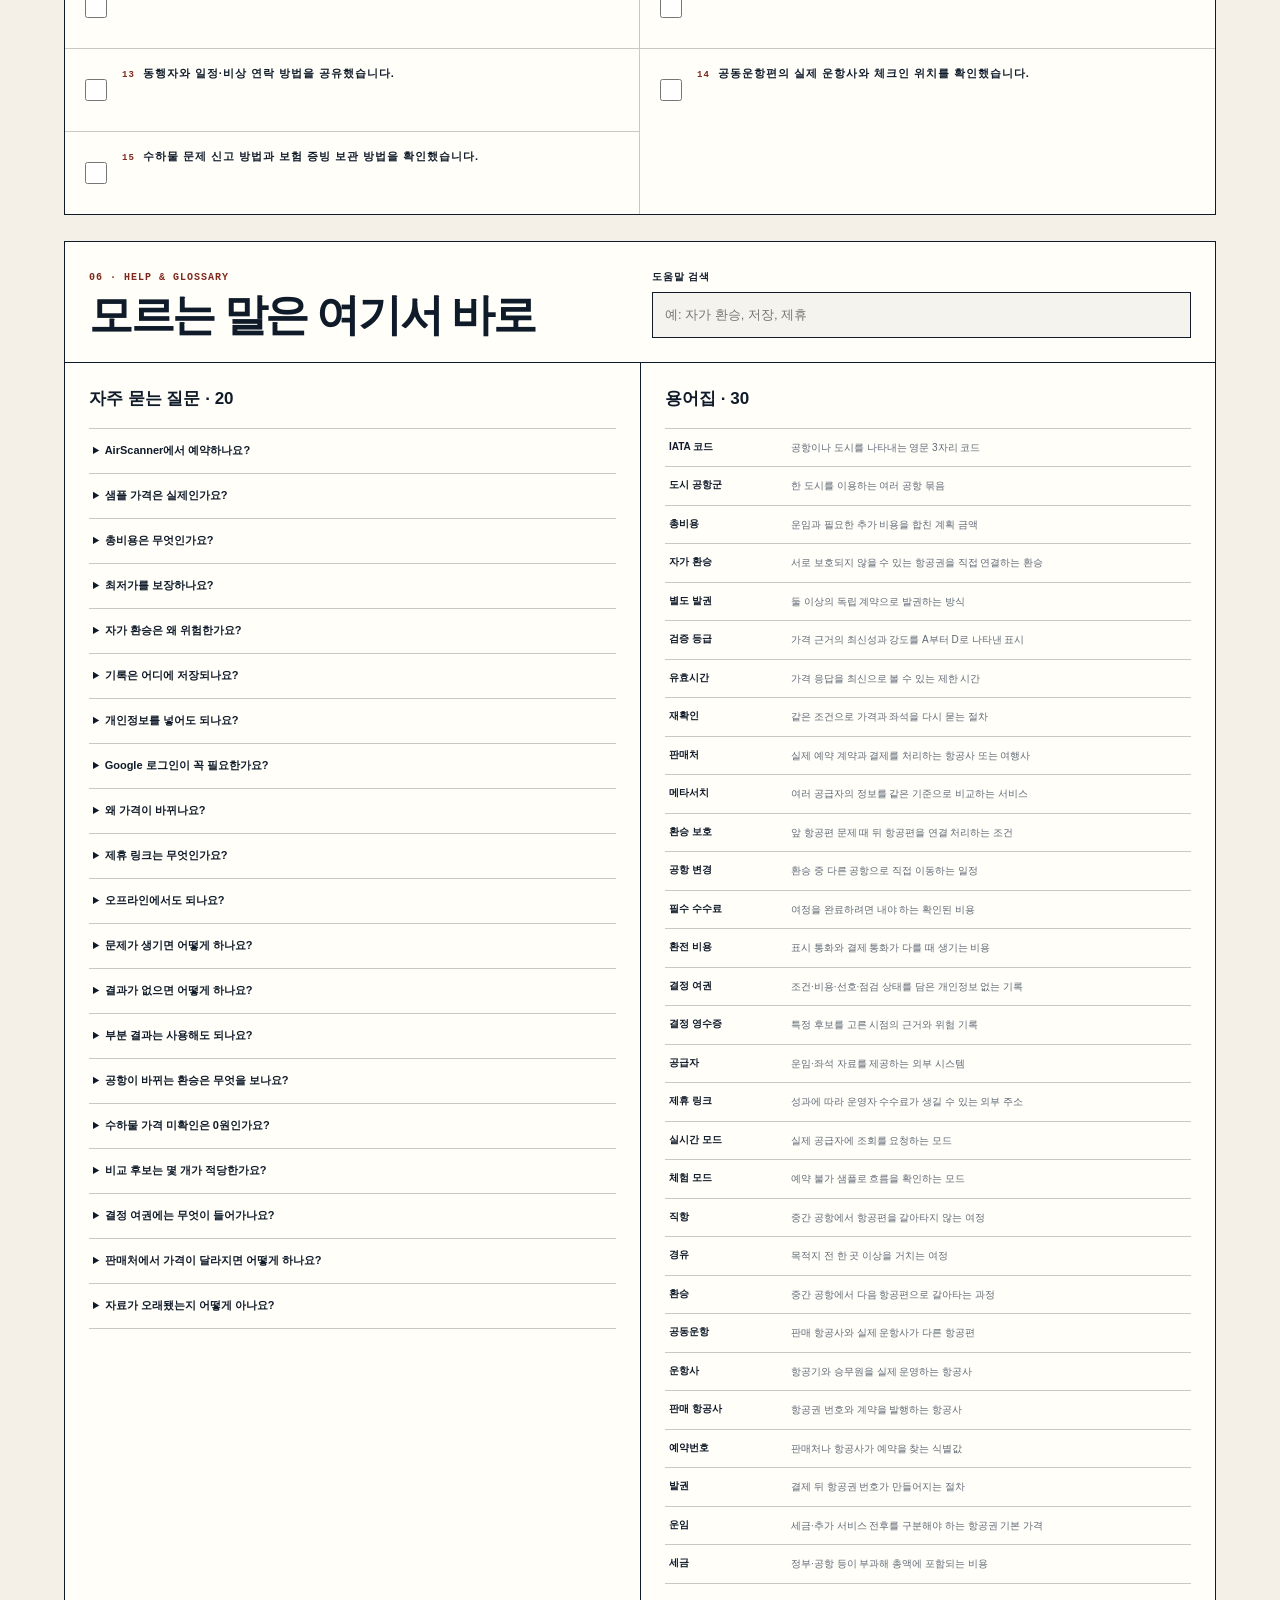
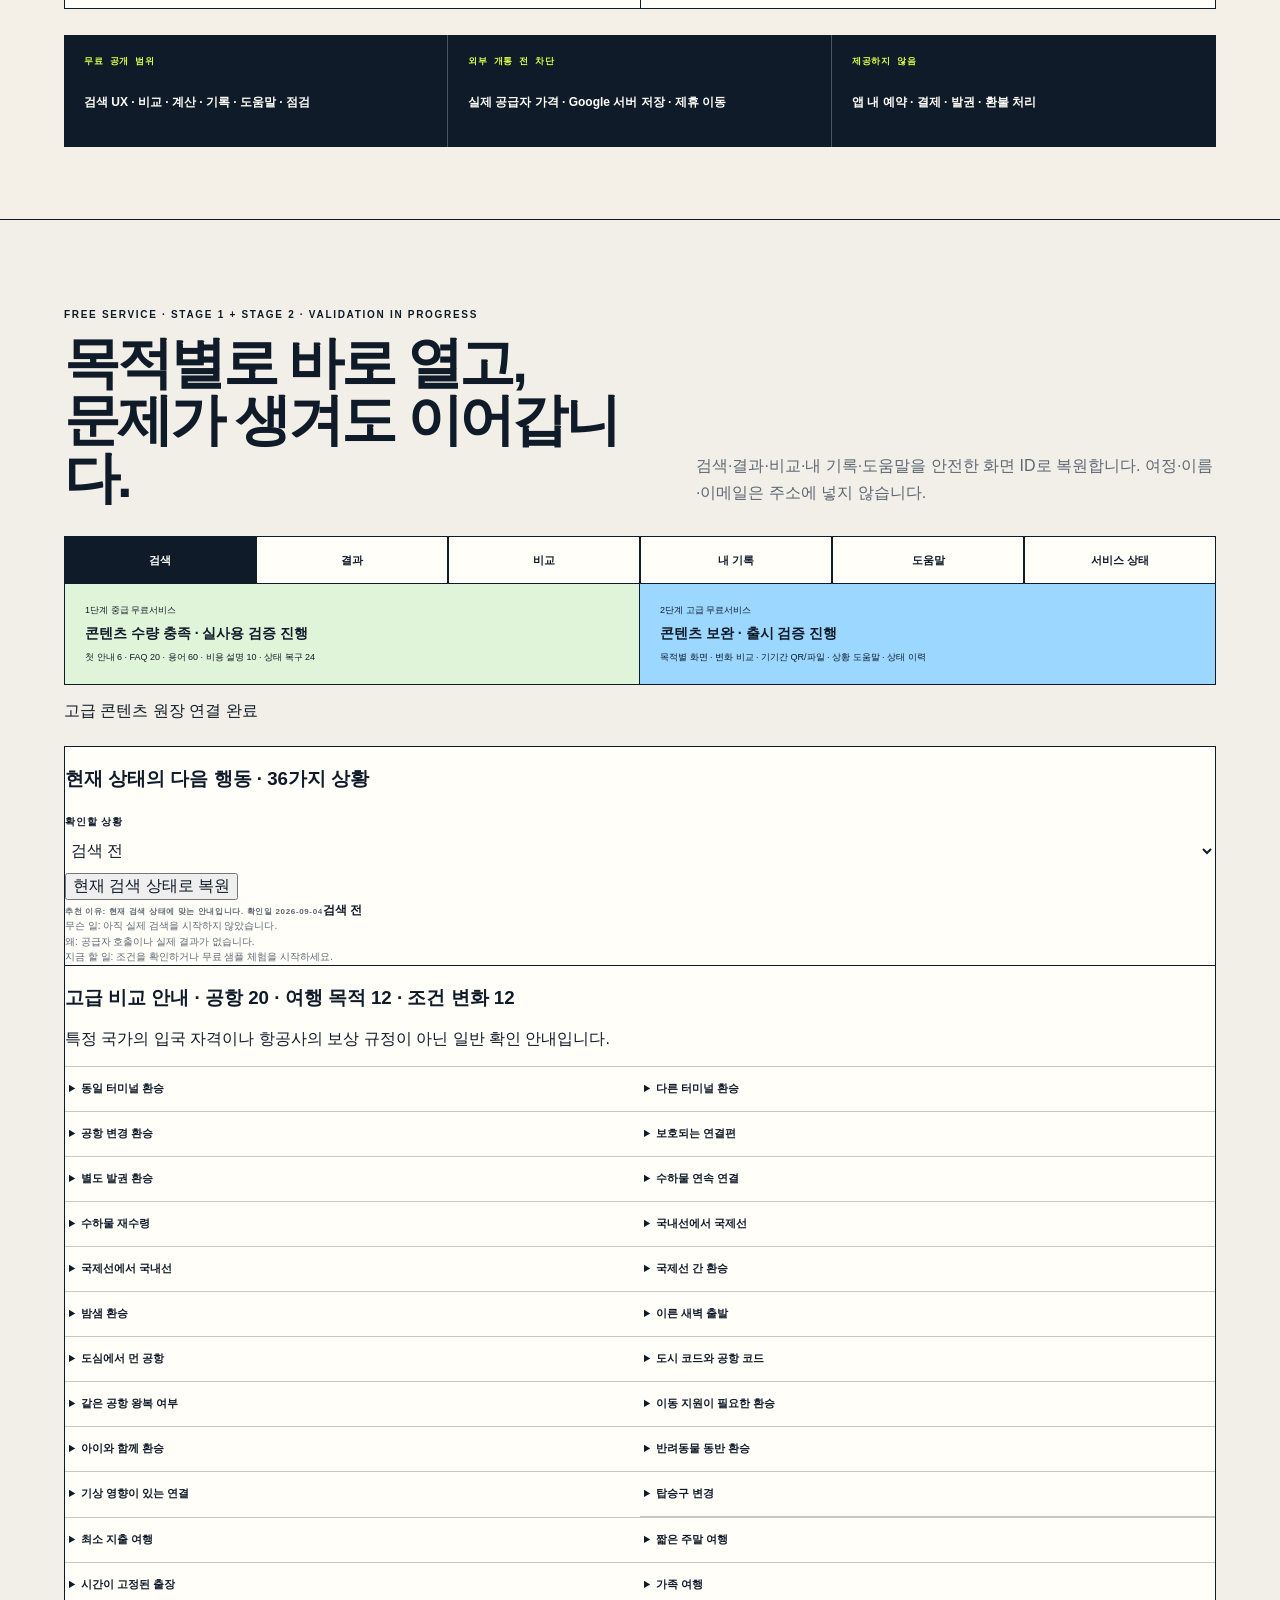
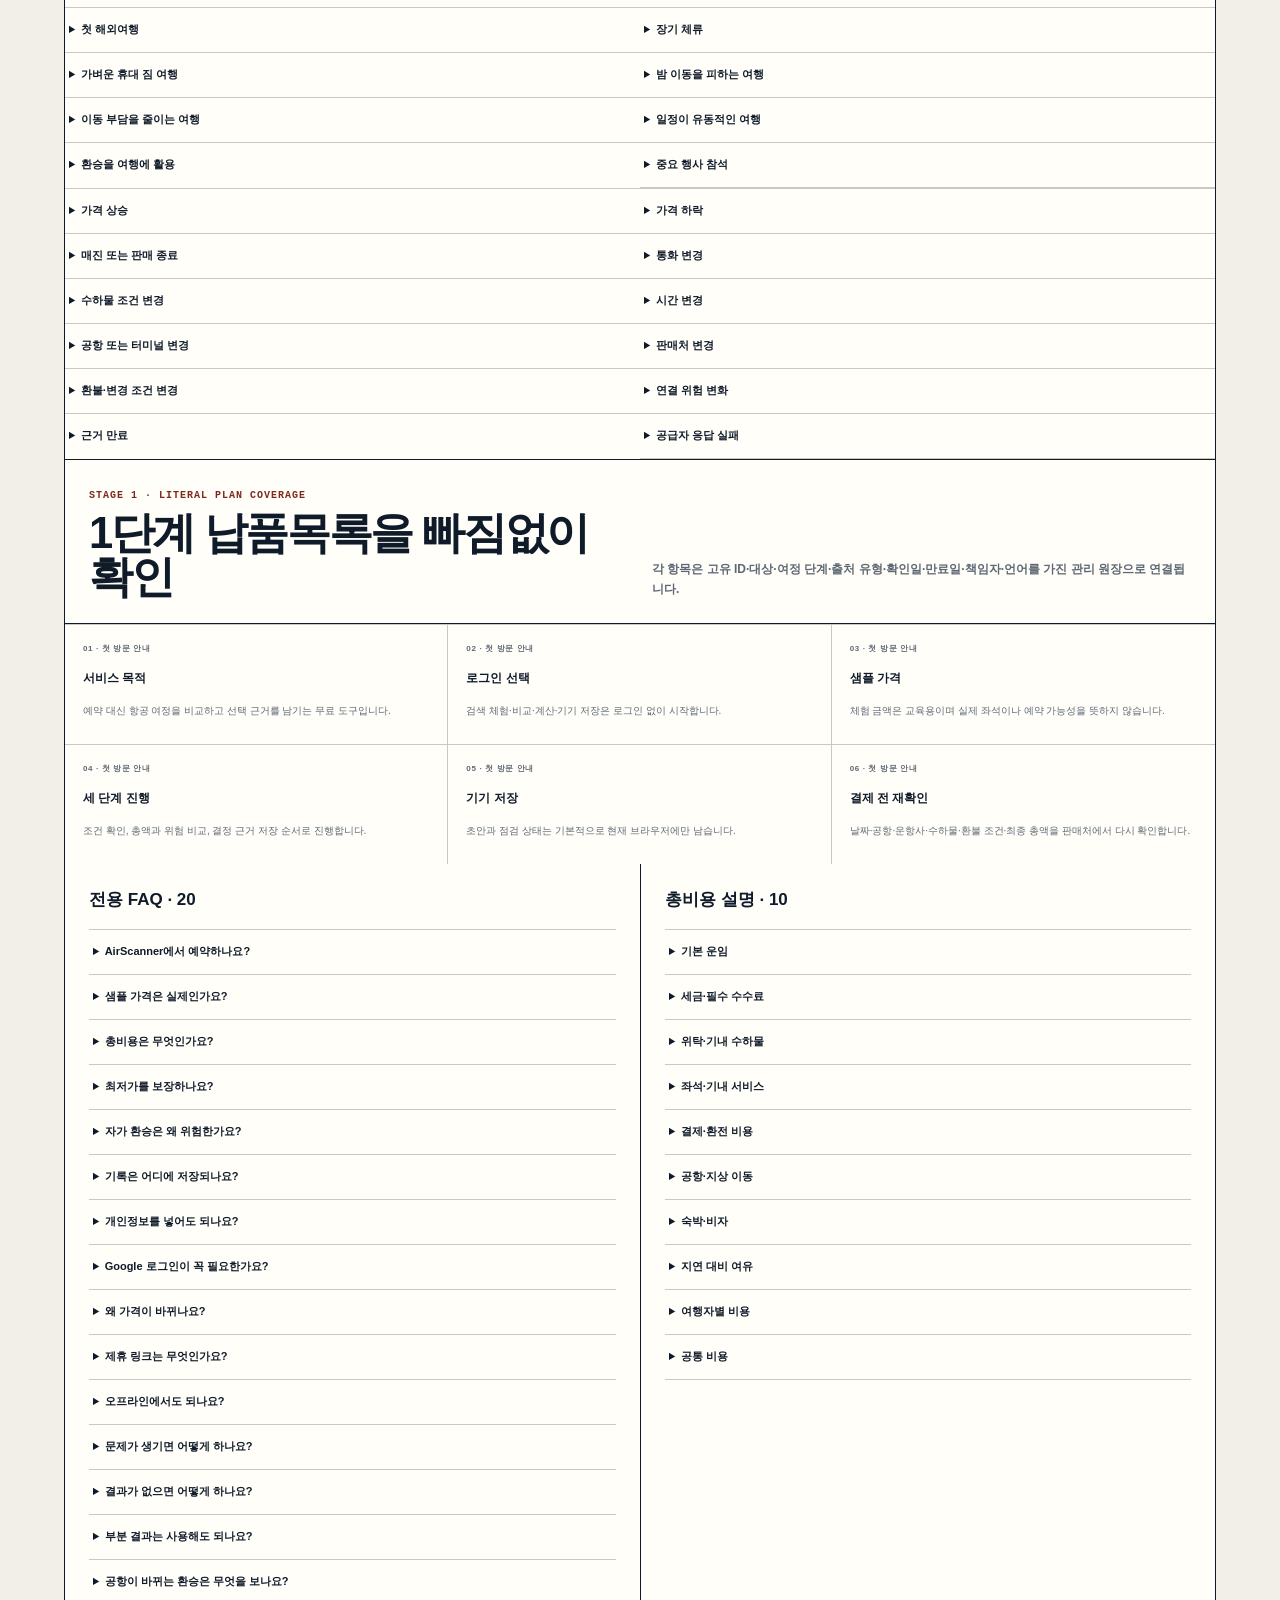
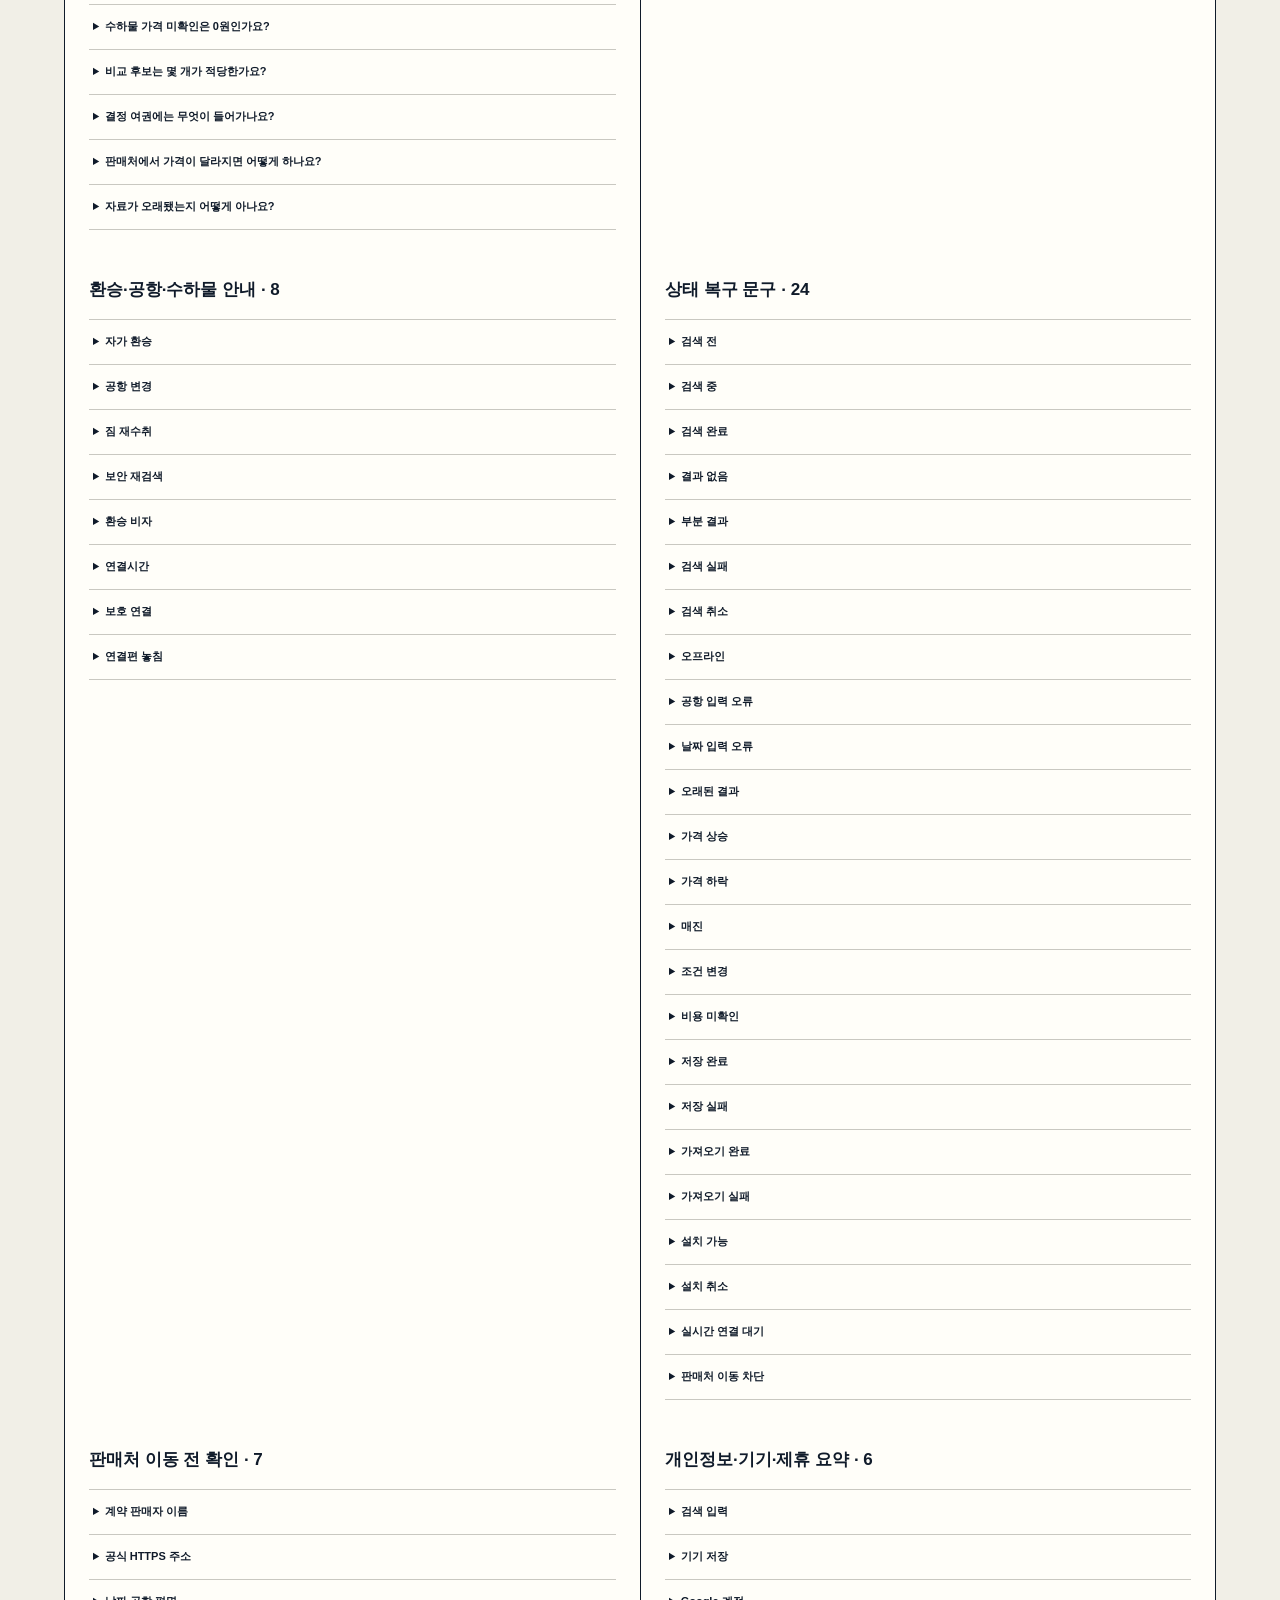
==== commit 031bcf14: "release: AirScanner r30 stage 1 and 2 static pages" ====
--- a/index.html
+++ b/index.html
@@ -4,7 +4,7 @@
     <meta charset="UTF-8" />
     <meta name="viewport" content="width=device-width, initial-scale=1.0" />
     <meta name="theme-color" content="#091628" />
-    <meta name="airscanner-build" content="airscanner-0.7.0-r29-free-stage2-complete" />
+    <meta name="airscanner-build" content="airscanner-0.7.1-r30-stage12-candidate" />
     <!-- AIRSCANNER_ADSENSE_META_BEGIN --><meta name="google-adsense-account" content="ca-pub-2476023536699107"><!-- AIRSCANNER_ADSENSE_META_END -->
     <meta name="description" content="도시 공항군, 유연 날짜, 수하물과 환승 위험을 함께 비교하고 외부 판매처를 안전하게 연결하는 에어스캐너" />
     <link rel="manifest" href="./manifest.webmanifest" />
@@ -12,7 +12,7 @@
   </head>
   <body>
     <div id="root"></div>
-    <link rel="stylesheet" href="./assets/index.css?v=r29-final" />
-    <script defer src="./assets/index.js?v=r29-final"></script>
+    <link rel="stylesheet" href="./assets/index.css?v=r30-stage12-candidate" />
+    <script defer src="./assets/index.js?v=r30-stage12-candidate"></script>
   </body>
 </html>
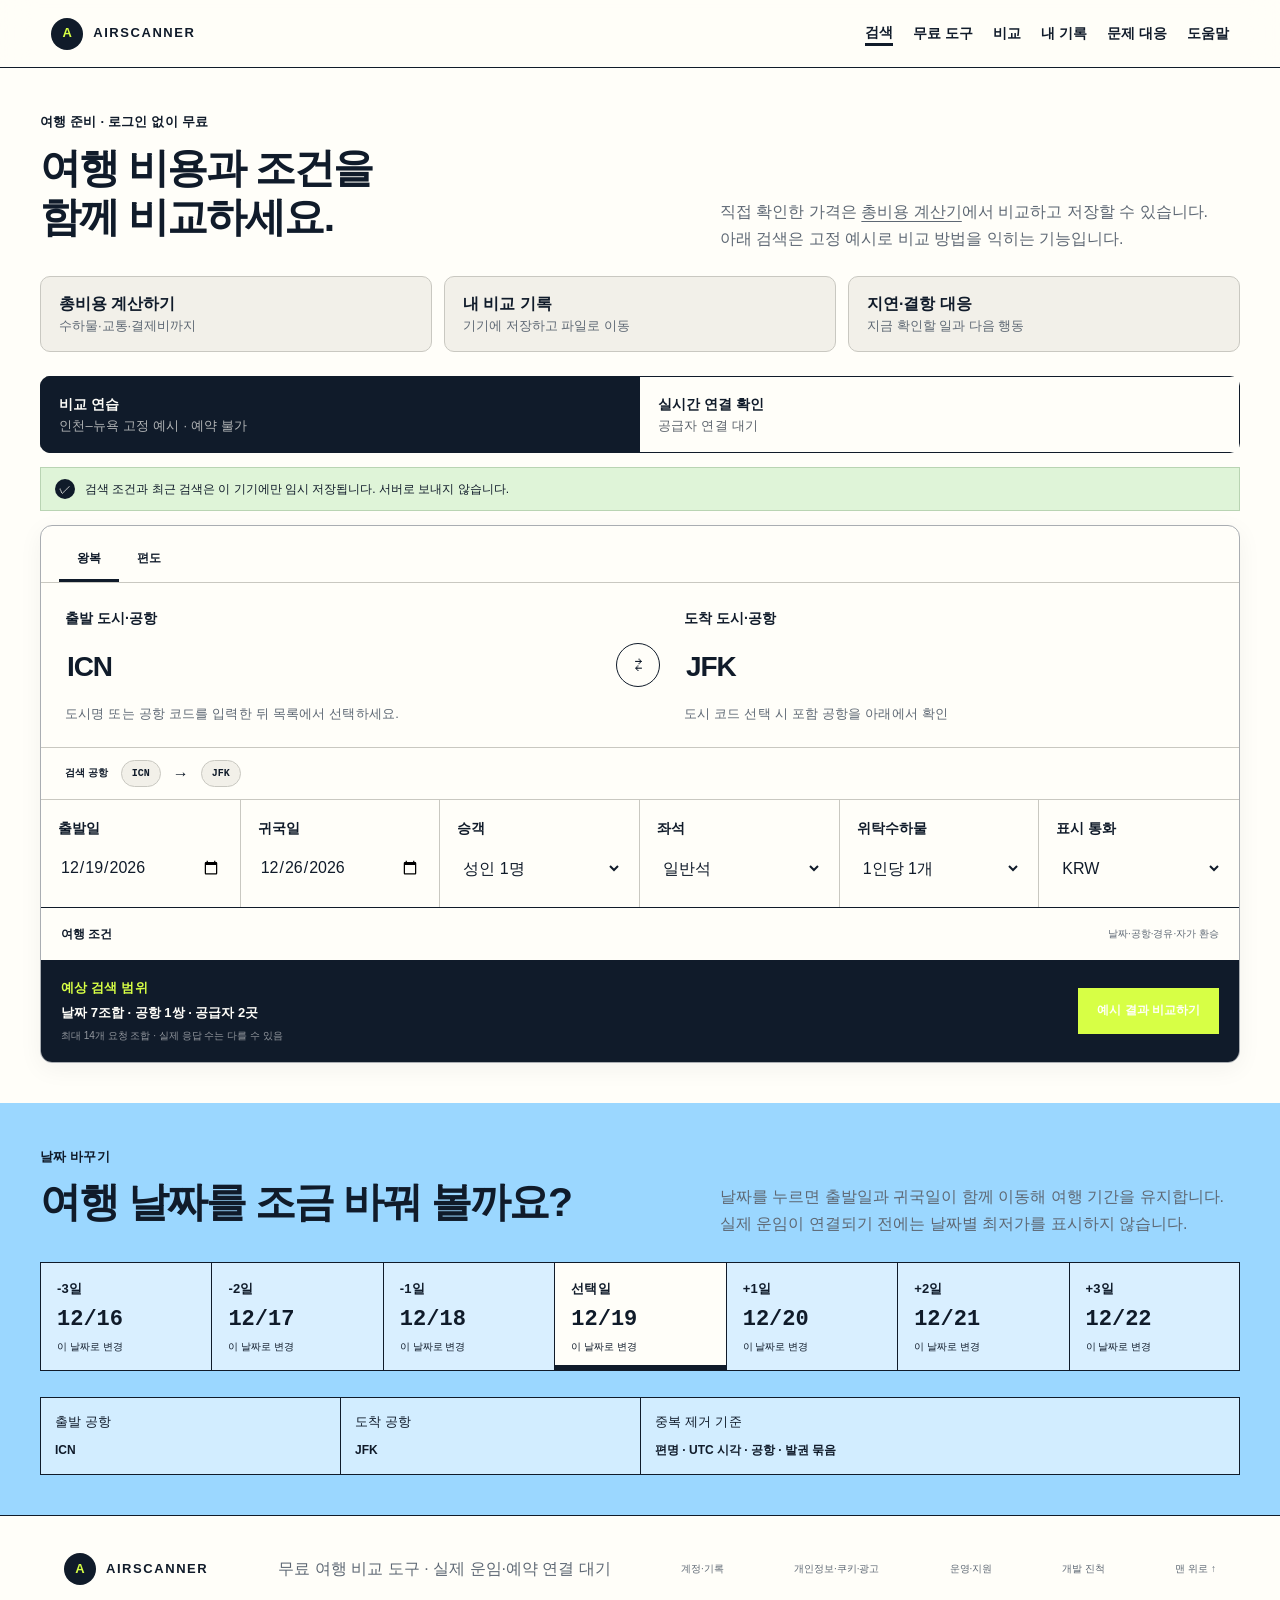
==== commit a8d96008: "Release r33: safe input, searchable guidance, local record controls and cache-safe assets" ====
--- a/index.html
+++ b/index.html
@@ -4,7 +4,7 @@
     <meta charset="UTF-8" />
     <meta name="viewport" content="width=device-width, initial-scale=1.0" />
     <meta name="theme-color" content="#091628" />
-    <meta name="airscanner-build" content="airscanner-0.7.1-r30-stage12-candidate" />
+    <meta name="airscanner-build" content="airscanner-0.7.2-r33-workflow-safe" />
     <!-- AIRSCANNER_ADSENSE_META_BEGIN --><meta name="google-adsense-account" content="ca-pub-2476023536699107"><!-- AIRSCANNER_ADSENSE_META_END -->
     <meta name="description" content="도시 공항군, 유연 날짜, 수하물과 환승 위험을 함께 비교하고 외부 판매처를 안전하게 연결하는 에어스캐너" />
     <link rel="manifest" href="./manifest.webmanifest" />
@@ -12,7 +12,7 @@
   </head>
   <body>
     <div id="root"></div>
-    <link rel="stylesheet" href="./assets/index.css?v=r30-stage12-candidate" />
-    <script defer src="./assets/index.js?v=r30-stage12-candidate"></script>
+    <link rel="stylesheet" href="./assets/styles.bcbf619ca6f8.css" />
+    <script defer src="./assets/main.cab6763c6fe5.js"></script>
   </body>
 </html>
--- a/assets/styles.bcbf619ca6f8.css
+++ b/assets/styles.bcbf619ca6f8.css
@@ -0,0 +1 @@
+:root{--ink:#101b2a;--paper:#f2f0e9;--white:#fffef9;--lime:#d7ff45;--orange:#ff7957;--blue:#9bd7ff;--green:#dff4d8;--line:#c9c8c1;--muted:#5e6874;--danger:#7f281d;--shadow:0 20px 60px rgba(16, 27, 42, .12)}*{box-sizing:border-box}body,html{overflow-x:clip}html{-webkit-text-size-adjust:100%;max-width:100%;scroll-behavior:smooth;text-size-adjust:100%}body{background:var(--paper);color:var(--ink);font-family:Arial,"Noto Sans KR",sans-serif;margin:0}button,input,select{color:inherit;font:inherit}a,button,input,select,summary{-webkit-tap-highlight-color:transparent}button{cursor:pointer}a{color:inherit;text-decoration:none}a:focus-visible,button:focus-visible,input:focus-visible,select:focus-visible,summary:focus-visible{outline:3px solid #0069c2;outline-offset:3px}section{scroll-margin-top:78px}.site-header,.site-header nav{align-items:center;display:flex}.site-header{backdrop-filter:blur(16px);background:rgba(255,254,249,.94);border-bottom:1px solid var(--ink);height:68px;justify-content:space-between;padding:0 4vw;position:sticky;top:0;z-index:30}.brand{font-size:13px;font-weight:900;gap:10px;letter-spacing:.12em}.brand,.brand-mark,.status-pill{align-items:center;display:inline-flex}.brand-mark{background:var(--ink);border-radius:50%;color:var(--lime);height:32px;justify-content:center;letter-spacing:0;width:32px}.site-header nav{font-size:11px;font-weight:800;gap:24px}.site-header nav a{white-space:nowrap}.site-header nav a:hover{text-decoration:underline;text-underline-offset:5px}.status-pill{border:1px solid var(--line);border-radius:999px;gap:8px;padding:8px 12px}.status-pill i{background:#45a854;border-radius:50%;height:8px;width:8px}.app-update-banner,.hero-console dl div{display:flex;justify-content:space-between}.app-update-banner{align-items:center;background:var(--lime);border-bottom:1px solid var(--ink);gap:24px;padding:13px 4vw;position:sticky;top:68px;z-index:29}.app-update-banner div,.first-decision li span{display:grid;gap:3px}.app-update-banner strong{font-size:12px}.app-update-banner span{font-size:10px;line-height:1.4}.app-update-banner button{background:var(--ink);border:1px solid var(--ink);color:var(--white);flex:0 0 auto;font-size:11px;font-weight:900;min-height:44px;padding:10px 16px}.hero{background:var(--white);display:grid;gap:7vw;grid-template-columns:minmax(0,1fr) 340px;min-height:640px;padding:88px 5vw 72px}.console-label,.kicker,.step-label{font-size:10px;font-weight:900;letter-spacing:.17em}.hero h1{font-size:clamp(52px,7vw,108px);letter-spacing:-.075em;line-height:.94;margin:25px 0 34px;max-width:1100px;word-break:keep-all}.hero h1 em{color:var(--orange);font-style:normal}.hero-lede{font-size:18px;line-height:1.72;margin:0;max-width:720px;word-break:keep-all}.trust-row{display:flex;flex-wrap:wrap;gap:14px 28px;margin-top:48px}.trust-row span{border-top:1px solid var(--ink);font-size:11px;font-weight:800;min-width:165px;padding-top:12px}.hero-console{align-self:end;background:var(--ink);color:var(--white);padding:28px}.hero-console .console-label{color:var(--lime);display:block;margin-bottom:54px}.hero-console>strong{display:block;font-size:25px;margin-bottom:22px}.hero-console dl{border-top:1px solid rgba(255,255,255,.25);margin:0}.hero-console dl div{border-bottom:1px solid rgba(255,255,255,.18);font-size:11px;padding:13px 0}.hero-console dt{color:rgba(255,255,255,.55)}.hero-console dd{font-weight:800;margin:0}.hero-console p{color:rgba(255,255,255,.66);font-size:12px;line-height:1.6;margin:22px 0 0}.first-decision{align-items:start;background:var(--lime);border-bottom:1px solid var(--ink);display:grid;gap:32px;grid-template-columns:minmax(0,1.05fr) minmax(0,1.25fr) minmax(220px,.7fr);padding:36px 5vw}.first-decision h2{font-size:clamp(27px,3.2vw,46px);letter-spacing:-.055em;line-height:1.03;margin:10px 0 14px}.first-decision>div>p{font-size:12px;line-height:1.65;margin:0;max-width:430px}.first-decision ol{display:grid;list-style:none;margin:0;padding:0}.first-decision li{align-items:start;border-top:1px solid rgba(20,28,34,.45);display:grid;gap:13px;grid-template-columns:32px 1fr;padding:12px 0}.first-decision li:last-child{border-bottom:1px solid rgba(20,28,34,.45)}.first-decision li>b{color:rgba(20,28,34,.6);font-size:11px;letter-spacing:.08em}.first-decision li.active strong,.first-decision li.active>b{color:var(--orange)}.first-decision li strong,.search-scope strong{font-size:13px}.first-decision li small{color:rgba(20,28,34,.72);font-size:11px;line-height:1.45}.first-decision-action{align-self:stretch;border-left:1px solid rgba(20,28,34,.45);display:flex;flex-direction:column;justify-content:space-between;padding-left:24px}.first-decision-action p{font-size:12px;font-weight:800;line-height:1.55;margin:0 0 18px}.first-decision-action button{background:var(--ink);border:1px solid var(--ink);color:var(--white);font-size:12px;font-weight:900;min-height:48px;padding:12px 16px;text-align:left}.local-record-list li span,.support-controls label{display:grid;gap:5px}.local-record-list li span>strong{align-items:center;display:flex;gap:8px}.local-record-list li span>small{color:var(--muted);font-size:10px;line-height:1.4}.support-controls{display:grid;gap:10px;grid-template-columns:1fr 1fr;margin:16px 0}.support-case,.support-controls label>span{color:var(--muted);font-size:10px;font-weight:800;line-height:1.4}.support-case{display:block;margin-top:12px}.account-section,.affiliate-section,.date-section,.evidence-section,.feedback-section,.operations-section,.results-section,.search-section{padding:84px 5vw}.account-section,.evidence-section,.feedback-section,.mode-switch button,.operations-section,.search-section{background:var(--white)}.date-section{background:var(--blue)}.results-section{background:var(--paper)}.section-heading{align-items:end;display:grid;gap:48px;grid-template-columns:minmax(0,1fr) minmax(280px,520px);margin-bottom:38px}.section-heading.compact{margin-bottom:28px}.section-heading h2{font-size:clamp(34px,4.4vw,62px);letter-spacing:-.055em;line-height:1.02;margin:12px 0 0}.section-heading p{color:var(--muted);line-height:1.7;margin:0;word-break:keep-all}.mode-switch{display:grid;grid-template-columns:1fr 1fr;margin-bottom:14px}.mode-switch button{align-items:start;border:1px solid var(--ink);display:grid;min-height:82px;padding:16px 18px;text-align:left}.account-provider-grid button+button,.affiliate-consent-actions button+button,.affiliate-provider-grid article+article,.mode-switch button+button{border-left:0}.mode-switch button[aria-pressed=true]{background:var(--ink);color:var(--white)}.mode-switch b{font-size:14px}.mode-switch span{font-size:10px;opacity:.68}.storage-banner{align-items:center;background:var(--green);border:1px solid #b9d4b3;display:flex;font-size:12px;gap:10px;margin-bottom:14px;padding:11px 14px}.search-result-status.unavailable,.storage-banner.memory-only{background:#fff0e8;border-color:#ffc1af}.storage-banner>span{align-items:center;background:var(--ink);border-radius:50%;color:var(--white);display:flex;flex:0 0 auto;height:20px;justify-content:center;width:20px}.recent-searches{align-items:center;display:flex;gap:8px;margin:0 0 14px;overflow-x:auto;padding-bottom:3px}.recent-searches>span{flex:0 0 auto;font-size:10px;font-weight:900;letter-spacing:.1em}.recent-searches button{background:var(--white);border:1px solid var(--line);display:inline-flex;flex:0 0 auto;font-size:11px;font-weight:800;gap:10px;min-height:42px;padding:10px 12px}.recent-searches small,label small{color:var(--muted)}.search-form{background:var(--white);border:1px solid var(--ink);box-shadow:var(--shadow)}.trip-type,input,select{border-bottom:1px solid var(--line)}.trip-type{display:flex;padding:12px 18px 0}.trip-type button{background:0 0;border:0;border-bottom:3px solid transparent;font-size:12px;font-weight:900;min-height:42px;padding:8px 18px}.trip-type button[aria-pressed=true]{border-bottom-color:var(--ink)}.route-grid{align-items:center;display:grid;gap:20px;grid-template-columns:1fr 48px 1fr;padding:24px}.condition-grid>label,.filter-panel>label,.primary-details label,.route-grid label{display:grid;gap:7px}fieldset legend,label>span{font-size:10px;font-weight:900;letter-spacing:.09em;text-transform:uppercase}label small{font-size:10px;line-height:1.4;text-transform:none}input,select{background:0 0;border:0;border-radius:0;min-height:44px;padding:8px 2px;width:100%}.route-grid input{font-size:clamp(26px,3vw,42px);font-weight:900;letter-spacing:-.04em;text-transform:uppercase}.swap-route{background:var(--white);border:1px solid var(--ink);border-radius:50%;font-size:18px;height:44px;width:44px}.airport-chips{align-items:center;border-top:1px solid var(--line);display:flex;flex-wrap:wrap;gap:7px;padding:12px 24px}.airport-chips>span{font-size:10px;font-weight:900;margin-right:6px}.airport-chips b{background:var(--paper);border:1px solid var(--line);border-radius:999px;font:800 10px monospace;padding:7px 10px}.airport-chips i{font-style:normal;margin:0 5px}.primary-details{border-top:1px solid var(--line);display:grid;grid-template-columns:repeat(6,1fr)}.primary-details label{border-right:1px solid var(--line);padding:17px}.primary-details label:last-child,.result-facts span:last-child{border-right:0}.disabled-field{opacity:.45}.travel-conditions{border-top:1px solid var(--ink)}.travel-conditions summary{align-items:center;display:flex;font-size:12px;font-weight:900;justify-content:space-between;min-height:52px;padding:12px 20px}.travel-conditions summary span{color:var(--muted);font-size:10px;font-weight:500}.condition-grid{background:var(--paper);border-top:1px solid var(--line);display:grid;gap:18px;grid-template-columns:1.8fr 1.3fr .8fr 1.3fr;padding:20px}fieldset{border:0;margin:0;padding:0}.segment-control{display:grid;grid-template-columns:repeat(4,1fr);margin-top:10px}.segment-control button{background:var(--white);border:1px solid var(--ink);border-right:0;font-size:10px;min-height:44px}.segment-control button:last-child{border-right:1px solid var(--ink)}.segment-control button[aria-pressed=true]{background:var(--ink);color:var(--white)}.toggle-row{align-items:center;grid-template-columns:24px 1fr;text-transform:none}.toggle-row input{accent-color:var(--ink);height:20px;min-height:20px;width:20px}.toggle-row span{display:grid;gap:3px;letter-spacing:0;text-transform:none}.toggle-row b{font-size:11px}.search-scope{align-items:center;background:var(--ink);color:var(--white);display:flex;gap:24px;justify-content:space-between;padding:18px 20px}.search-scope>div{display:grid;gap:4px}.search-scope small{color:var(--lime);font-size:9px;font-weight:900;letter-spacing:.1em}.search-scope span{color:rgba(255,255,255,.55);font-size:10px}.search-scope button{background:var(--lime);border:1px solid var(--lime);font-size:12px;font-weight:900;min-height:50px;padding:12px 18px}.search-scope button:disabled{background:#777f86;border-color:#777f86;cursor:not-allowed}.scope-blocked,.scope-executed{font-size:11px;margin:0;padding:12px 20px}.scope-blocked{background:#fff0e8;border-top:1px solid #ffc1af;color:var(--danger)}.scope-executed{background:#eef7eb;border-top:1px solid #bdd8b7;color:#294b2c}.date-matrix{display:grid;grid-auto-columns:minmax(128px,1fr);grid-auto-flow:column;overflow-x:auto;padding-bottom:8px}.date-matrix button{background:rgba(255,255,255,.62);border:1px solid var(--ink);border-right:0;display:grid;gap:8px;min-height:126px;padding:16px;text-align:left}.date-matrix button:last-child,.scope-cards>div:last-child{border-right:1px solid var(--ink)}.date-matrix button.current{background:var(--white);box-shadow:inset 0-5px 0 var(--ink)}.date-matrix button.sample-best{background:var(--lime)}.date-matrix small{font-size:9px;font-weight:900}.date-matrix strong{font:900 22px monospace}.date-matrix span{font-size:10px;line-height:1.4}.scope-cards{display:grid;grid-template-columns:1fr 1fr 2fr;margin-top:18px}.ranking-tabs button,.scope-cards>div{border:1px solid var(--ink);border-right:0;display:grid}.scope-cards>div{background:rgba(255,255,255,.55);gap:7px;min-height:78px;padding:14px}.scope-cards small{font-size:9px}.ranking-tabs b,.scope-cards strong{font-size:12px}.sticky-search-summary{align-items:center;background:var(--ink);color:var(--white);display:grid;gap:18px;grid-template-columns:1fr 1.4fr 1.4fr auto;margin:-84px -5vw 16px;padding:14px 5vw;position:sticky;top:68px;z-index:20}.sticky-search-summary div{display:grid;gap:3px}.sticky-search-summary small{color:rgba(255,255,255,.55);font-size:8px;letter-spacing:.1em}.sticky-search-summary strong{font-size:11px}.sticky-search-summary a{border:1px solid rgba(255,255,255,.5);font-size:10px;font-weight:900;min-height:40px;padding:12px}.search-result-status{align-items:center;background:#eef4fa;border:1px solid #bed5e9;display:flex;gap:20px;justify-content:space-between;margin-bottom:0;padding:14px 16px}.search-result-status>div{display:grid;gap:4px}.search-result-status strong{font-size:10px;letter-spacing:.1em}.search-result-status span{font-size:12px;line-height:1.5}.provider-progress small,.provider-progress span,.search-result-status small{color:var(--muted);font-size:9px}.search-result-status.complete{background:var(--green);border-color:#b9d4b3}.retry-search{background:0 0;border:1px solid currentColor;flex:0 0 auto;font-size:10px;font-weight:900;min-height:42px;padding:10px 12px}.provider-progress{border-bottom:1px solid var(--line);border-left:1px solid var(--line);display:grid;grid-template-columns:repeat(6,1fr);margin-bottom:68px}.provider-progress>div{background:var(--white);border-right:1px solid var(--line);display:grid;gap:4px;padding:12px 14px}.provider-progress strong{font:900 20px monospace}.ranking-tabs{display:grid;grid-template-columns:repeat(3,1fr);margin-bottom:20px}.ranking-tabs button{background:0 0;gap:5px;min-height:86px;padding:13px 15px;text-align:left}.grade-grid article:last-child,.ranking-tabs button:last-child,.state-flow span:last-child{border-right:1px solid var(--ink)}.ranking-tabs button[aria-selected=true]{background:var(--ink);color:var(--white)}.ranking-tabs small{font:800 9px monospace}.ranking-tabs span{font-size:9px;opacity:.65}.ranking-explanation{align-items:center;background:rgba(255,255,255,.78);border:1px solid var(--line);display:grid;gap:18px;grid-template-columns:minmax(180px,.7fr) minmax(260px,1.6fr) auto;margin:-6px 0 20px;padding:15px 17px}.filter-panel details p,.ranking-explanation small,.ranking-explanation span,footer a,footer p{color:var(--muted);font-size:10px}.ranking-explanation strong{display:block;margin-top:3px}.ranking-explanation p{font-size:11px;font-weight:700;margin:0}.results-layout{align-items:start;display:grid;gap:16px;grid-template-columns:220px minmax(0,1fr) 280px}.compare-panel,.filter-panel{background:var(--white);border:1px solid var(--ink);position:sticky;top:144px}.panel-title{align-items:center;background:var(--ink);color:var(--white);display:flex;justify-content:space-between;padding:13px 14px}.panel-title span{color:var(--lime);font:800 9px monospace}.panel-title b,.result-facts b{font-size:10px}.filter-panel>label{border-bottom:1px solid var(--line);padding:14px}.filter-panel details{padding:14px}.candidate-details summary,.filter-panel details summary{font-size:10px;font-weight:900}.filter-panel details p{line-height:1.5}.result-list{display:grid;gap:14px}.result-card{background:var(--white);border:1px solid var(--ink);padding:20px;transition:box-shadow .15s,transform .15s}.result-card.selected{box-shadow:6px 6px 0 var(--ink);transform:translate(-3px,-3px)}.result-card-head{display:grid;gap:24px;grid-template-columns:1fr auto}.result-role{background:var(--lime);display:inline-block;font-size:9px;font-weight:900;letter-spacing:.06em;padding:6px 8px}.matched-roles{color:var(--muted);display:block;font-size:9px;font-weight:700;margin-top:7px}.result-card h3{font-size:26px;letter-spacing:-.04em;margin:18px 0 6px}.result-card-head p{margin:0}.result-price{display:grid;gap:4px;min-width:180px;text-align:right}.result-price small,.result-price span{color:var(--muted);font-size:9px}.result-price strong{font-size:27px;letter-spacing:-.04em}.result-facts{border-bottom:1px solid var(--line);border-top:1px solid var(--line);display:grid;grid-template-columns:repeat(4,1fr);margin-top:18px}.result-facts span{border-right:1px solid var(--line);display:grid;font-size:9px;gap:5px;min-height:64px;padding:11px}.sample-warning{background:#fff4cd;border:1px solid #e4c95d;font-size:10px;line-height:1.5;margin-top:12px;padding:10px 12px}.sample-warning b{margin-right:8px}.candidate-details{border-bottom:1px solid var(--line);margin-top:10px}.candidate-details summary{min-height:44px;padding:14px 2px}.detail-columns{display:grid;gap:22px;grid-template-columns:1fr 1fr;padding:8px 0 18px}.detail-columns h4{font-size:11px;margin:0 0 10px}.breakdown-list,.identity-list{margin:0}.breakdown-list div,.identity-list div{border-bottom:1px solid var(--line);display:flex;font-size:9px;justify-content:space-between;padding:8px 0}.breakdown-list dd,.identity-list dd{font-weight:800;margin:0;max-width:62%;text-align:right}.breakdown-list .total{font-size:11px}.fx-note{color:var(--muted);font-size:9px;line-height:1.5}.result-actions{display:flex;flex-wrap:wrap;gap:8px;justify-content:flex-end;padding-top:15px}.result-actions button{min-height:44px;padding:10px 12px}.text-button{background:0 0;border:1px solid var(--line);font-size:10px;font-weight:800}.text-button[aria-pressed=true]{background:var(--blue);border-color:var(--ink)}.primary-small{background:var(--ink);border:1px solid var(--ink);color:var(--white);font-size:10px;font-weight:900}.empty-results{background:var(--white);border:1px dashed var(--ink);padding:48px;text-align:center}.compare-panel>p,.empty-results p,.result-card-head p{color:var(--muted);font-size:11px}.compare-panel{display:grid}.compare-panel>p{font-size:10px;line-height:1.5;padding:14px}.compare-item,.compare-summary{display:grid;gap:5px;padding:14px}.compare-item{border-bottom:1px solid var(--line);position:relative}.compare-item button{background:0 0;border:0;font-size:18px;position:absolute;right:8px;top:5px}.compare-item small{color:var(--muted);font-size:8px;letter-spacing:.08em}.compare-item strong{font-size:16px}.compare-item span{font-size:9px}.compare-summary{background:var(--blue)}.compare-summary small,.compare-summary span{font-size:8px}.recheck-bar{align-items:center;background:var(--ink);bottom:0;color:var(--white);display:grid;gap:10px;grid-template-columns:1fr auto auto auto;margin-top:18px;padding:14px;position:sticky;z-index:12}.recheck-bar>div{display:grid;gap:3px}.recheck-bar small{color:var(--lime);font-size:8px}.recheck-bar strong{font-size:12px}.recheck-bar span{color:rgba(255,255,255,.6);font-size:9px}.recheck-bar button{background:var(--lime);border:1px solid var(--lime);font-size:10px;font-weight:900;min-height:44px;padding:10px 13px}.recheck-bar button:disabled{background:0 0;border-color:#66707a;color:#818992;cursor:not-allowed}.evidence-grid{display:grid;gap:18px}.grade-grid,.state-flow{display:grid;grid-template-columns:repeat(5,1fr)}.grade-grid article,.state-flow span{border:1px solid var(--ink);border-right:0}.state-flow span{font:800 9px monospace;min-height:50px;padding:18px 10px;text-align:center}.grade-grid{grid-template-columns:repeat(4,1fr)}.grade-grid article{min-height:160px;padding:18px}.grade-grid b{font-size:34px}.grade-grid strong{display:block;font-size:11px;margin:18px 0 8px}.grade-grid p{line-height:1.5}.run-ledger{align-items:center;background:var(--paper);border:1px solid var(--ink);display:grid;gap:12px;grid-template-columns:1fr auto;margin-top:18px;padding:16px}.run-ledger>div{display:grid;gap:4px}.run-ledger small{font:800 8px monospace}.run-ledger strong{font:800 12px monospace;overflow-wrap:anywhere}.grade-grid p,.run-ledger p,.run-ledger span{color:var(--muted);font-size:9px}.feedback-options button,.run-ledger button{background:var(--white);border:1px solid var(--ink)}.run-ledger button{font-size:9px;font-weight:900;min-height:42px;padding:10px 12px}.run-ledger p{grid-column:1/-1;margin:0}.feedback-options{display:grid;grid-template-columns:repeat(5,1fr)}.feedback-options button{border-right:0;display:grid;gap:8px;min-height:112px;padding:16px;text-align:left}.feedback-options button:last-child,.operations-grid article:last-child,.progress-grid article:last-child,.pwa-grid article:last-child{border-right:1px solid var(--ink)}.account-provider-grid button,.feedback-options button[aria-pressed=true],.feedback-save-state>span{background:var(--ink);color:var(--white)}.feedback-options strong{font-size:12px}.feedback-options small,.passport-qr figcaption{color:var(--muted);font-size:9px;line-height:1.5}.feedback-options button[aria-pressed=true] small{color:rgba(255,255,255,.66)}.feedback-save-state{align-items:center;background:var(--paper);border:1px solid var(--line);display:grid;gap:12px;grid-template-columns:auto 1fr auto;margin-top:14px;padding:13px}.feedback-save-state>span{align-items:center;border-radius:50%;display:flex;height:22px;justify-content:center;width:22px}.feedback-save-state>div{display:grid;gap:3px}.feedback-save-state strong{font-size:10px}.feedback-save-state p,.feedback-save-state small{color:var(--muted);font-size:9px;margin:0}.feedback-save-state.saved{background:var(--green)}.account-status.invalid,.account-status.unavailable,.affiliate-status.invalid,.affiliate-status.unavailable,.feedback-save-state.memory-only{background:#fff0e8}.affiliate-section{background:#eef4fa}.account-section,.affiliate-section{border-top:1px solid var(--ink)}.account-status{align-items:center;background:var(--paper);border:1px solid var(--ink);display:grid;gap:8px;grid-template-columns:160px 1fr;margin:26px 0 0;padding:15px 18px}.account-status strong{font-size:11px}.account-status span{color:var(--muted);font-size:11px;line-height:1.55}.account-provider-grid{display:grid;grid-template-columns:1fr 1fr;margin-top:18px}.account-provider-grid button{border:1px solid var(--ink);font-size:13px;font-weight:900;min-height:58px;padding:12px 16px;text-align:left}.account-provider-grid button:disabled{background:#e7e7e2;color:var(--muted);cursor:not-allowed}.account-signed-in{align-items:end;background:var(--lime);border:1px solid var(--ink);display:grid;gap:18px;grid-template-columns:minmax(0,1fr) minmax(280px,.95fr);margin-top:18px;padding:22px}.account-signed-in>div:first-child{display:grid;gap:5px}.account-signed-in small,.affiliate-consent small{font:800 9px monospace;letter-spacing:.1em}.account-signed-in strong{font-size:22px;letter-spacing:-.04em}.account-signed-in span{color:var(--muted);font-size:11px}.account-actions{display:grid;grid-template-columns:1fr 1fr}.account-actions button{background:var(--white);border:1px solid var(--ink);font-size:11px;font-weight:900;min-height:48px;padding:10px 12px;text-align:left}.account-actions button:hover,.affiliate-consent-actions button[aria-pressed=true]{background:var(--ink);color:var(--white)}.account-boundary{align-items:start;background:#eef4fa;border:1px solid #bed5e9;display:grid;gap:18px;grid-template-columns:160px 1fr;margin-top:18px;padding:18px}.account-boundary strong,.affiliate-status strong{font-size:11px}.account-boundary span,.account-message,.affiliate-status span{color:var(--muted);font-size:11px;line-height:1.65}.account-message{background:var(--paper);border:1px solid var(--line);margin:12px 0 0;padding:12px 14px}.affiliate-disclosure,.affiliate-status{display:grid;grid-template-columns:160px 1fr}.affiliate-status{align-items:center;background:var(--white);border:1px solid var(--ink);gap:8px;margin:26px 0 0;padding:15px 18px}.affiliate-status span{line-height:1.55}.affiliate-disclosure{background:var(--ink);color:var(--white);gap:18px;padding:18px}.affiliate-disclosure strong{color:var(--lime);font-size:11px}.affiliate-disclosure p{color:rgba(255,255,255,.78);font-size:11px;line-height:1.65;margin:0}.affiliate-consent{align-items:end;background:var(--lime);border:1px solid var(--ink);display:grid;gap:20px;grid-template-columns:minmax(0,1fr) auto;margin-top:18px;padding:22px}.affiliate-consent>div:first-child{display:grid;gap:8px}.affiliate-consent h3,.affiliate-provider-grid h3{font-size:22px;letter-spacing:-.04em;margin:0}.affiliate-consent p{font-size:11px;line-height:1.65;margin:0}.affiliate-consent-actions{display:grid;grid-template-columns:1fr 1fr;min-width:280px}.affiliate-consent-actions button,.affiliate-provider-grid article{background:var(--white);border:1px solid var(--ink);min-height:48px;padding:10px 12px}.affiliate-consent-state{color:var(--muted);grid-column:1/-1}.affiliate-provider-grid{display:grid;grid-template-columns:1fr 1fr;margin-top:18px}.affiliate-provider-grid article{display:flex;flex-direction:column;gap:13px;min-height:250px;padding:22px}.affiliate-provider-grid small,.operations-grid small,.pwa-grid small{color:var(--muted);font:800 9px monospace;letter-spacing:.1em}.affiliate-provider-grid p,.commercial-policies p{color:var(--muted);font-size:11px;line-height:1.65;margin:0}.affiliate-link,.affiliate-provider-grid button{align-items:center;background:var(--ink);border:1px solid var(--ink);color:var(--white);display:flex;font-size:11px;font-weight:900;justify-content:center;margin-top:auto;min-height:48px;padding:11px 14px;text-align:center}.affiliate-provider-grid button:disabled{background:#e7e7e2;color:var(--muted);cursor:not-allowed}.affiliate-widget{border-top:1px solid var(--line);margin-top:auto;min-height:64px;padding-top:12px}.affiliate-support,.commercial-policies{background:var(--white);border:1px solid var(--ink)}.commercial-policies{margin-top:18px}.commercial-policies summary{cursor:pointer;font-size:11px;font-weight:900;padding:16px 18px}.commercial-policies>div{border-top:1px solid var(--line);display:grid;gap:10px;padding:18px}.commercial-policies strong{color:var(--ink)}.affiliate-support{display:block;font-size:10px;font-weight:900;margin:12px 0 0;padding:12px 14px}.affiliate-support.pending{color:var(--muted);font-weight:700}.advanced-panels>section+section,.operations-section,.pwa-readiness{border-top:1px solid var(--ink)}.pwa-readiness{background:#eef4fa;padding:84px 5vw}.pwa-grid{display:grid;grid-template-columns:repeat(3,1fr)}.operations-grid button,.pwa-grid article{background:var(--white);border:1px solid var(--ink)}.pwa-grid article{border-right:0;display:grid;gap:12px;min-height:190px;padding:22px}.pwa-grid strong{font-size:18px}.operations-grid p,.pwa-grid p,.pwa-note{color:var(--muted);font-size:11px;line-height:1.65;margin:0}.pwa-note{margin:14px 0 0}.operations-grid{display:grid;grid-template-columns:repeat(5,1fr)}.operations-grid article{background:var(--paper);border:1px solid var(--ink);border-right:0;display:flex;flex-direction:column;gap:14px;min-height:280px;padding:22px}.operations-grid h3{font-size:20px;letter-spacing:-.04em;line-height:1.1;margin:0}.operations-grid button{font-size:11px;font-weight:900;margin-top:auto;min-height:44px;padding:10px 12px;text-align:left}.operations-grid button:hover{background:var(--lime)}.operations-health{color:var(--muted);font-size:10px;line-height:1.4}.operations-boundary{align-items:start;background:var(--ink);color:var(--white);display:grid;gap:18px;grid-template-columns:150px 1fr;margin-top:18px;padding:18px}.operations-boundary strong{color:var(--lime);font-size:11px}.operations-boundary span,.operations-message{font-size:11px;line-height:1.65}.operations-message{background:#eef4fa;border:1px solid #bed5e9;margin:14px 0 0;padding:12px 14px}.local-record-list{display:grid;gap:8px;list-style:none;margin:0;padding:0}.local-record-list li{align-items:center;border-top:1px solid var(--line);display:grid;gap:8px;grid-template-columns:1fr auto;padding-top:8px}.local-record-list span{display:grid;font-size:9px;gap:2px}.local-record-list b{color:var(--muted);font-size:8px}.local-record-list button{font-size:9px;margin:0;min-height:36px;padding:7px 9px}.coverage-section{background:var(--ink);color:var(--white);display:grid;gap:70px;grid-template-columns:1fr 1.4fr;padding:82px 5vw}.progress-section{background:var(--green);padding:84px 5vw}.progress-summary{border:1px solid var(--ink);display:grid;grid-template-columns:repeat(4,1fr);margin:28px 0 18px}.progress-summary>div{background:rgba(255,255,255,.58);border-right:1px solid var(--ink);display:grid;gap:6px;min-height:112px;padding:16px}.commercial-boundary>div:last-child,.content-coverage-boundary span:last-child,.dashboard-meta article:last-child,.progress-summary>div:last-child,.tool-jump a:last-child{border-right:0}.progress-grid p,.progress-summary small,.progress-summary span{color:var(--muted);font-size:9px}.progress-summary strong{font:900 28px monospace}.progress-grid{display:grid;grid-template-columns:repeat(4,1fr)}.progress-grid article{background:var(--white);border:1px solid var(--ink);border-right:0;display:grid;gap:12px;min-height:210px;padding:20px}.progress-grid small{color:var(--muted);font:800 9px monospace;letter-spacing:.08em}.progress-grid strong{font-size:17px;line-height:1.2}.progress-grid p{font-size:11px;line-height:1.6;margin:0}.progress-footnote{color:var(--muted);font-size:10px;margin:14px 0 0}.dashboard-page{background:var(--paper);color:var(--ink);min-height:100vh}.dashboard-header{align-items:center;border-bottom:1px solid var(--ink);display:flex;justify-content:space-between;min-height:68px;padding:0 5vw}.dashboard-header>span{font:800 10px monospace;letter-spacing:.12em}.dashboard-hero{background:var(--lime);border-bottom:1px solid var(--ink);padding:78px 5vw}.dashboard-hero h1{font-size:clamp(54px,9vw,126px);letter-spacing:-.075em;line-height:.86;margin:14px 0 26px}.dashboard-hero h1 em{font-style:normal}.dashboard-hero p:last-child{font-size:15px;font-weight:700;line-height:1.65;max-width:620px}.dashboard-meta{background:var(--ink);display:grid;grid-template-columns:repeat(4,1fr)}.dashboard-meta article{border-right:1px solid rgba(255,255,255,.22);display:grid;gap:8px;min-height:140px;padding:18px 5vw}.dashboard-meta small{color:var(--lime);font:800 9px monospace;letter-spacing:.1em}.dashboard-meta strong{color:var(--white);font-size:18px}.dashboard-meta p{color:rgba(255,255,255,.66);font-size:10px;line-height:1.5;margin:0}.dashboard-readiness{background:var(--blue);border-bottom:1px solid var(--ink);padding:64px 5vw}.dashboard-section-heading{display:grid;gap:18px;grid-template-columns:1fr 1fr;margin-bottom:38px}.dashboard-section-heading .step-label{color:var(--danger);grid-column:1/-1}.dashboard-section-heading h2{font-size:clamp(38px,5vw,70px);letter-spacing:-.065em;line-height:.96;margin:0}.dashboard-section-heading h2 em{color:var(--danger);font-style:normal}.dashboard-section-heading p{align-self:end;font-size:13px;font-weight:700;line-height:1.7;margin:0;max-width:480px}.readiness-grid{display:grid;grid-template-columns:repeat(3,1fr)}.readiness-grid article{background:var(--white);border:1px solid var(--ink);border-right:0;display:grid;gap:18px;padding:24px}.readiness-grid article:last-child{border-right:1px solid var(--ink)}.readiness-grid small{font:800 10px monospace;letter-spacing:.08em}.readiness-value{align-items:end;display:flex;gap:12px}.readiness-value strong{font-size:52px;letter-spacing:-.075em;line-height:.85}.readiness-value span{font-size:11px;font-weight:900;padding-bottom:4px}.readiness-track{background:#d5d8d8;border:1px solid var(--ink);height:13px;overflow:hidden}.readiness-track i{background:var(--orange);display:block;height:100%;min-width:0}.readiness-grid article:nth-child(2) .readiness-track i{background:var(--ink)}.readiness-grid article:nth-child(3) .readiness-track i{background:#2289c5}.readiness-grid dl{border-top:1px solid var(--line);display:grid;gap:0;margin:0}.readiness-grid dl div{border-bottom:1px solid var(--line);display:grid;gap:6px;padding:12px 0}.readiness-grid dt{color:var(--muted);font-size:9px;font-weight:900;letter-spacing:.06em}.readiness-grid dd{font-size:11px;line-height:1.55;margin:0}.dashboard-metrics{display:grid;grid-template-columns:repeat(4,1fr)}.dashboard-metrics article{background:var(--white);border-bottom:1px solid var(--ink);border-right:1px solid var(--ink);display:grid;gap:18px;min-height:240px;padding:22px}.cost-inputs label:nth-child(2n),.dashboard-metrics article:nth-child(4n),.scenario-grid button:nth-child(4n){border-right:0}.dashboard-metrics article.complete{background:#e9f6e6}.dashboard-metrics article.progress{background:#eef4fa}.dashboard-metrics article.pending{background:#fff6d9}.dashboard-metrics small{font:800 9px monospace;letter-spacing:.1em}.dashboard-metrics strong{font-size:31px;letter-spacing:-.05em}.dashboard-metrics p,.passport-layout article>p{color:var(--muted);font-size:11px;line-height:1.6;margin:0}.dashboard-next{align-items:center;background:var(--ink);color:var(--white);display:grid;gap:36px;grid-template-columns:1fr 1fr;padding:64px 5vw}.dashboard-next h2{font-size:clamp(34px,4vw,58px);letter-spacing:-.06em;margin:14px 0 0}.dashboard-next p{color:rgba(255,255,255,.75);font-size:13px;line-height:1.7;margin:0}.dashboard-next strong,.step-label.light{color:var(--lime)}.dashboard-footer{align-items:center;display:flex;font-size:10px;justify-content:space-between;padding:24px 5vw}.dashboard-footer a{font-weight:900;text-decoration:underline}.coverage-section h2{font-size:clamp(40px,6vw,78px);letter-spacing:-.065em;line-height:1;margin:18px 0 0}.coverage-list{border-top:1px solid rgba(255,255,255,.3)}.coverage-list>div{align-items:center;border-bottom:1px solid rgba(255,255,255,.2);display:grid;grid-template-columns:48px 90px 1fr;min-height:64px}.coverage-list span{color:var(--lime);font:800 9px monospace}.coverage-list strong{font-size:12px}.coverage-list p{color:rgba(255,255,255,.6);font-size:10px;margin:0}.tool-jump a,footer{align-items:center;display:flex}.free-service-hub,footer{border-top:1px solid var(--ink)}footer{background:var(--white);justify-content:space-between;padding:24px 5vw}.free-service-hub{background:#f4f0e7;padding:72px 5vw}.free-service-hub .section-heading h2{max-width:760px}.tool-jump{background:var(--ink);display:grid;grid-template-columns:repeat(6,1fr);margin:34px 0}.tool-jump a{border-right:1px solid rgba(255,255,255,.24);color:var(--white);font-size:11px;font-weight:900;justify-content:center;min-height:52px;padding:10px;text-align:center}.content-coverage-summary a:focus-visible,.content-coverage-summary a:hover,.tool-jump a:focus-visible,.tool-jump a:hover{background:var(--lime);color:var(--ink)}.free-service-hub>section{border:1px solid var(--ink);margin-top:26px;scroll-margin-top:74px}.lab-heading,.scenario-grid button{background:var(--white);border-bottom:1px solid var(--ink);display:grid}.lab-heading{align-items:end;gap:24px;grid-template-columns:1fr 1fr;padding:24px}.lab-heading small{color:var(--danger);font:800 10px monospace;letter-spacing:.1em}.lab-heading h3{font-size:clamp(28px,3.4vw,48px);letter-spacing:-.055em;line-height:1;margin:10px 0 0}.lab-heading p{color:var(--muted);font-size:12px;font-weight:700;line-height:1.65;margin:0}.scenario-grid{display:grid;grid-template-columns:repeat(4,1fr)}.scenario-grid button{align-content:start;border:0;border-right:1px solid var(--ink);color:var(--ink);gap:9px;min-height:154px;padding:18px;text-align:left}.cost-inputs label:nth-last-child(-n+2),.scenario-grid button:nth-last-child(-n+4){border-bottom:0}.scenario-grid button[aria-pressed=true]{background:var(--lime);box-shadow:inset 0 0 0 3px var(--ink)}.scenario-grid button>span{color:var(--danger);font:800 9px monospace;letter-spacing:.08em}.scenario-grid button strong{font-size:17px}.cost-result p,.scenario-grid button small{color:var(--muted);font-size:10px;line-height:1.55}.calculator-layout,.passport-layout,.preference-layout{display:grid;grid-template-columns:1.3fr .7fr}.help-layout{display:grid}.cost-inputs{background:var(--white);display:grid;grid-template-columns:repeat(2,1fr)}.cost-inputs label,.preference-layout label{border-bottom:1px solid var(--line);display:grid}.cost-inputs label{border-right:1px solid var(--line);gap:7px;min-height:96px;padding:15px;position:relative}.cost-inputs label>span,.help-lab .lab-heading label span,.preference-layout label>span{font-size:10px;font-weight:900}.cost-inputs input{background:#f5f3ed;border:1px solid var(--ink);border-radius:0;font-size:17px;font-weight:800;min-height:42px;padding:8px 44px 8px 10px;width:100%}.cost-inputs label>small{bottom:26px;color:var(--muted);font-size:9px;font-weight:900;position:absolute;right:25px}.cost-result{background:var(--blue);border-left:1px solid var(--ink);display:grid;gap:18px;padding:28px}.cost-result>small,.passport-layout article>small,.preference-layout aside>small{font:800 9px monospace;letter-spacing:.1em}.cost-result>strong{font-size:clamp(34px,4vw,58px);letter-spacing:-.06em}.cost-result dl{border-top:1px solid var(--ink);margin:0}.cost-result dl div{border-bottom:1px solid rgba(20,28,34,.34);padding:11px 0}.cost-result dd,.cost-result dt{font-size:10px;font-weight:800;margin:0}.cost-result p{line-height:1.6;margin:auto 0 0}.passport-layout article,.preference-layout>div{background:var(--white);display:grid;gap:6px;padding:24px}.preference-layout label{gap:10px;padding:10px 0 16px}.cost-result dl div,.preference-layout label>span{display:flex;justify-content:space-between}.preference-layout input[type=range]{accent-color:var(--danger);min-height:44px;width:100%}.preference-layout aside{background:var(--ink);color:var(--white);display:grid;gap:20px;padding:28px}.preference-layout aside>strong{font-size:18px;line-height:1.5}.weight-bars{display:grid;gap:9px}.weight-bars span{background:rgba(255,255,255,.16);height:29px;position:relative}.weight-bars i{background:var(--lime);display:block;height:100%}.weight-bars b{color:var(--white);font:800 9px monospace;left:8px;position:absolute;top:9px}.passport-layout article{gap:15px;min-height:240px}.help-layout>div+div,.passport-layout article+article{border-left:1px solid var(--ink)}.passport-layout article>strong{font-size:20px;word-break:break-word}.passport-actions{display:flex;flex-wrap:wrap;gap:8px}.passport-actions button,.passport-actions label{align-items:center;background:var(--ink);border:1px solid var(--ink);color:var(--white);cursor:pointer;display:inline-flex;font-size:10px;font-weight:900;min-height:44px;padding:9px 13px}.passport-actions label input{height:1px;opacity:0;position:absolute;width:1px}.passport-actions button:hover,.passport-actions label:hover{background:var(--lime);color:var(--ink)}.passport-layout ul{display:grid;gap:0;list-style:none;margin:0;padding:0}.passport-layout li{border-top:1px solid var(--line);display:grid;font-size:10px;gap:6px;padding:10px 0}.passport-layout li span{color:var(--muted);overflow-wrap:anywhere}.passport-message{background:var(--lime);border-top:1px solid var(--ink);font-size:11px;font-weight:800;margin:0;padding:14px 24px}.checklist-progress{background:#d5d8d8;border-bottom:1px solid var(--ink);height:12px}.checklist-progress i{background:var(--orange);display:block;height:100%;transition:width .2s ease}.checklist-grid{background:var(--white);display:grid;grid-template-columns:1fr 1fr}.checklist-grid label{align-items:start;border-bottom:1px solid var(--line);border-right:1px solid var(--line);cursor:pointer;display:grid;gap:12px;grid-template-columns:auto 1fr;min-height:78px;padding:16px}.checklist-grid label:nth-child(2n){border-right:0}.checklist-grid label:nth-last-child(-n+2){border-bottom:0}.checklist-grid input{accent-color:var(--danger);height:22px;width:22px}.checklist-grid span{font-size:11px;font-weight:750;line-height:1.55}.checklist-grid span b{color:var(--danger);font:800 9px monospace;margin-right:8px}.help-lab .lab-heading label{display:grid;gap:8px}.help-lab .lab-heading input{background:#f5f3ed;border:1px solid var(--ink);border-radius:0;font-size:13px;min-height:46px;padding:10px 12px;width:100%}.help-layout{grid-template-columns:1fr 1fr}.help-layout>div{background:var(--white);padding:24px}.help-layout h4{font-size:17px;margin:0 0 18px}.help-layout details{border-top:1px solid var(--line)}.help-layout details:last-child{border-bottom:1px solid var(--line)}.help-layout summary{cursor:pointer;font-size:11px;font-weight:900;min-height:44px;padding:14px 4px}.help-layout dd,.help-layout details p{color:var(--muted);font-size:10px;margin:0}.help-layout details p{line-height:1.65;padding:0 4px 14px}.help-layout dl{border-top:1px solid var(--line);margin:0}.help-layout dl div{border-bottom:1px solid var(--line);display:grid;gap:10px;grid-template-columns:112px 1fr;padding:11px 4px}.advanced-glossary dt,.help-layout dt{font-size:10px;font-weight:900}.help-layout dd{line-height:1.55}.empty-help{background:#fff3c4;border-top:1px solid var(--ink);font-size:11px;font-weight:800;margin:0;padding:16px 24px}.commercial-boundary{background:var(--ink);color:var(--white);display:grid;grid-template-columns:repeat(3,1fr);margin-top:26px}.commercial-boundary>div{border-right:1px solid rgba(255,255,255,.25);display:grid;gap:9px;min-height:112px;padding:20px}.commercial-boundary small{color:var(--lime);font:800 9px monospace;letter-spacing:.08em}.adsense-status span,.commercial-boundary strong{font-size:12px;line-height:1.55}.adsense-section{background:#eef4ff;border-bottom:1px solid var(--ink);border-top:1px solid var(--ink);padding:84px 5vw}.adsense-readiness-grid article,.adsense-status{background:var(--white);border:1px solid var(--ink)}.adsense-status{align-items:center;display:grid;gap:16px;grid-template-columns:190px 1fr;margin-top:30px;padding:18px}.adsense-status strong{font-size:12px}.adsense-readiness-grid{display:grid;grid-template-columns:repeat(4,1fr);margin-top:18px}.adsense-readiness-grid article{border-right:0;min-height:175px;padding:22px}.adsense-readiness-grid article:last-child,.service-view-nav button:last-child{border-right:1px solid var(--ink)}.adsense-placement>small,.adsense-readiness-grid small{color:var(--muted);font-size:9px;font-weight:900;letter-spacing:.12em}.adsense-readiness-grid strong{display:block;font-size:17px;margin:26px 0 10px}.adsense-policy-note p,.adsense-readiness-grid p{font-size:11px;line-height:1.55;margin:0}.adsense-policy-note{align-items:start;border:1px solid var(--ink);border-top:0;display:grid;gap:18px;grid-template-columns:150px 1fr auto;padding:20px 22px}.adsense-policy-note a,.adsense-policy-note strong{font-size:11px;font-weight:900}.adsense-policy-note p{line-height:1.6}.adsense-policy-note a{color:#075985;text-decoration:underline;text-underline-offset:3px}.adsense-placement{background:var(--white);border-bottom:1px solid var(--line);border-top:1px solid var(--line);margin:0;min-height:110px;padding:18px 5vw;text-align:center}.adsense-placement>small{display:block;font-weight:800;letter-spacing:.08em;margin-bottom:10px}.adsense-placement .adsbygoogle{margin:0 auto;max-width:1200px;min-height:90px;width:100%}.adsense-multiplex{min-height:260px}.adsense-multiplex .adsbygoogle{min-height:220px}.advanced-service-hub{background:#f1efe7;border-bottom:1px solid var(--ink);border-top:1px solid var(--ink);padding:84px 5vw}.content-coverage-hub{background:var(--ink);color:var(--white);padding:84px 5vw}.content-coverage-hub .section-heading{margin-bottom:28px}.content-coverage-hub .section-heading p{color:rgba(255,255,255,.68)}.content-coverage-summary{align-items:center;border-bottom:1px solid rgba(255,255,255,.28);border-top:1px solid rgba(255,255,255,.28);display:grid;gap:16px;grid-template-columns:auto 1fr auto;margin-bottom:20px;padding:16px 0}.content-coverage-summary>strong{color:var(--lime);font-size:clamp(34px,5vw,58px);letter-spacing:-.06em;line-height:.9}.content-coverage-summary>span{color:rgba(255,255,255,.84);font-size:12px;font-weight:900;line-height:1.35}.content-coverage-summary small{color:rgba(255,255,255,.55);font-size:10px;font-weight:500}.content-coverage-summary a{border:1px solid var(--lime);color:var(--lime);font-size:11px;font-weight:900;min-height:42px;padding:12px 16px}.content-coverage-grid{display:grid;grid-template-columns:repeat(4,1fr)}.content-coverage-card{background:var(--white);border-right:1px solid var(--ink);color:var(--ink);display:grid;gap:12px;min-height:270px;padding:22px;transition:transform .18s ease,box-shadow .18s ease}.content-coverage-card:first-child{border-left:1px solid var(--ink)}.content-coverage-card:focus-visible,.content-coverage-card:hover{box-shadow:0 12px 0 var(--lime);transform:translateY(-4px)}.content-coverage-card.blue{background:var(--blue)}.content-coverage-card.orange{background:var(--orange)}.content-coverage-card.ink{background:#dbe4ef}.content-coverage-boundary small,.content-coverage-card small{font-size:9px;font-weight:900;letter-spacing:.1em}.content-coverage-card strong{font-size:clamp(18px,2vw,26px);letter-spacing:-.04em;line-height:1.05}.content-coverage-card b{align-items:baseline;display:flex;font-size:48px;letter-spacing:-.08em;line-height:.8}.content-coverage-card b span{font-size:10px;font-weight:900;letter-spacing:0;margin-left:7px}.content-coverage-card p{color:rgba(16,27,42,.72);font-size:11px;line-height:1.55;margin:0}.coverage-link{border-top:1px solid rgba(16,27,42,.35);font-size:10px;font-weight:900;margin-top:auto;padding-top:12px}.content-coverage-boundary{border:1px solid rgba(255,255,255,.28);border-top:0;display:grid;grid-template-columns:repeat(4,1fr)}.content-coverage-boundary span{border-right:1px solid rgba(255,255,255,.28);display:grid;gap:7px;padding:16px}.content-coverage-boundary small{color:rgba(255,255,255,.55)}.content-coverage-boundary strong{font-size:11px;line-height:1.4}.service-view-nav{display:grid;grid-template-columns:repeat(6,1fr);margin-top:30px;position:sticky;top:68px;z-index:12}.service-view-nav button{border-right:0;font-size:11px;font-weight:900;min-height:48px}.service-view-nav button[aria-current=page]{background:var(--ink);color:var(--white)}.stage-readiness{display:grid;grid-template-columns:1fr 1fr}.stage-readiness article{background:var(--green);border:1px solid var(--ink);border-top:0;display:grid;gap:8px;padding:20px}.stage-readiness article+article{background:var(--blue);border-left:0}.stage-readiness small,.stage-readiness span{font-size:9px}.stage-readiness strong{font-size:14px}.advanced-panels,.service-view-nav button{background:var(--white);border:1px solid var(--ink)}.advanced-panels{margin-top:24px}.advanced-scenario-grid,.context-help-list,.ledger-grid,.seller-response-grid,.service-status-grid,.trip-action-grid{display:grid;grid-template-columns:repeat(3,1fr)}.advanced-scenario-grid article,.context-help-list article,.ledger-grid article,.seller-response-grid article,.service-status-grid article,.trip-action-grid article{border-right:1px solid var(--line);border-top:1px solid var(--line);display:grid;gap:8px;min-height:120px;padding:18px}.advanced-scenario-grid article:nth-child(3n),.context-help-list article:nth-child(3n),.ledger-grid article:nth-child(3n),.seller-response-grid article:nth-child(3n),.service-status-grid article:nth-child(3n),.trip-action-grid article:nth-child(3n){border-right:0}.advanced-panels article small{color:var(--muted);font-size:8px;font-weight:900;letter-spacing:.08em}.advanced-panels article strong{font-size:12px;line-height:1.4}.advanced-panels article p,.advanced-panels article span{color:var(--muted);font-size:10px;line-height:1.55;margin:0}.context-help-controls{align-items:end;background:#eef4ff;border-top:1px solid var(--ink);display:grid;gap:14px;grid-template-columns:180px 1fr auto;padding:18px}.context-help-controls label{display:grid;gap:6px}.context-help-controls label span{font-size:9px;font-weight:900}.context-help-controls input,.context-help-controls select{background:var(--white);border:1px solid var(--ink);min-height:44px;padding:9px}.context-help-controls button,.install-panel button,.passport-qr button{background:var(--ink);border:1px solid var(--ink);color:var(--white);font-weight:900;min-height:44px;padding:10px 16px}.advanced-count,.advanced-empty,.ledger-note{border-top:1px solid var(--line);font-size:10px;margin:0;padding:14px 18px}.advanced-empty{background:#fff3c4}.advanced-glossary dl{display:grid;grid-template-columns:1fr 1fr;margin:0}.advanced-glossary dl div{border-top:1px solid var(--line);display:grid;gap:12px;grid-template-columns:120px 1fr;padding:12px 18px}.advanced-glossary dl div:nth-child(odd){border-right:1px solid var(--line)}.advanced-glossary dd{color:var(--muted);line-height:1.5}.service-changes{border-top:1px solid var(--ink);list-style:none;margin:0;padding:0}.service-changes li{border-bottom:1px solid var(--line);display:grid;font-size:10px;gap:18px;grid-template-columns:70px 1fr;padding:12px 18px}.install-panel{align-items:center;background:var(--blue);display:flex;justify-content:space-between;padding:22px}.install-panel h3{margin:5px 0}.advanced-glossary dd,.install-panel p{font-size:10px;margin:0}.passport-qr{align-items:center;border-top:1px solid var(--line);display:grid;gap:12px;justify-items:center;margin:18px 0 0;padding-top:18px;text-align:center}.passport-qr img{background:var(--white);image-rendering:pixelated;max-width:280px;width:100%}@media (max-width:1180px){.site-header nav a{display:none}.primary-details{grid-template-columns:repeat(3,1fr)}.primary-details label:nth-child(3){border-right:0}.primary-details label:nth-child(-n+3){border-bottom:1px solid var(--line)}.condition-grid{grid-template-columns:1fr 1fr}.results-layout{grid-template-columns:190px minmax(0,1fr)}.compare-panel{grid-template-columns:repeat(3,1fr);position:static}.compare-panel,.compare-panel .panel-title,.compare-summary{grid-column:1/-1}.scenario-grid{grid-template-columns:repeat(3,1fr)}.scenario-grid button:nth-child(4n){border-right:1px solid var(--ink)}.scenario-grid button:nth-child(3n){border-right:0}.scenario-grid button:nth-last-child(-n+4){border-bottom:1px solid var(--ink)}.scenario-grid button:nth-last-child(-n+3){border-bottom:0}}main[data-service-view=search]>section:not(#search):not(#dates){display:none}.skip-link{position:fixed;top:-100px;left:16px;padding:12px;background:#fff;z-index:200}.skip-link:focus{top:8px}.mobile-service-nav,main[data-service-view] .advanced-service-hub>.section-heading,main[data-service-view] .advanced-service-hub>.service-view-nav,main[data-service-view] .advanced-service-hub>.stage-readiness{display:none}.service-error{max-width:760px;margin:8vh auto;padding:32px}.service-error a,.service-error button{display:inline-block;padding:14px 20px;margin:8px}@media (max-width:820px){.hero{grid-template-columns:1fr;min-height:auto;padding-top:64px}.hero-console{align-self:auto}.first-decision{grid-template-columns:1fr 1fr}.first-decision-action{border-left:0;border-top:1px solid rgba(20,28,34,.45);grid-column:1/-1;padding-left:0;padding-top:18px}.section-heading{align-items:start;gap:18px;grid-template-columns:1fr}.route-grid{grid-template-columns:1fr 44px 1fr}.results-layout,.scope-cards{grid-template-columns:1fr}.feedback-options button,.scope-cards>div,.state-flow span{border-bottom:0;border-right:1px solid var(--ink)}.scope-cards>div:last-child,.state-flow span:last-child{border-bottom:1px solid var(--ink)}.filter-panel{position:static}.filter-panel>label{display:inline-grid;min-width:49%;vertical-align:top}.provider-progress{grid-template-columns:repeat(3,1fr)}.provider-progress>div:nth-child(n+4){border-top:1px solid var(--line)}.result-card-head{grid-template-columns:1fr}.result-price{text-align:left}.state-flow{grid-template-columns:1fr}.feedback-options,.grade-grid{grid-template-columns:1fr 1fr}.grade-grid article:nth-child(2){border-right:1px solid var(--ink)}.grade-grid article:nth-child(-n+2){border-bottom:0}.feedback-options button:last-child{border-bottom:1px solid var(--ink);grid-column:1/-1}.coverage-section{grid-template-columns:1fr}.dashboard-meta{grid-template-columns:1fr 1fr}.dashboard-meta article{padding:18px}.dashboard-meta article:nth-child(2n){border-right:0}.dashboard-section-heading,.readiness-grid{grid-template-columns:1fr}.readiness-grid article,.readiness-grid article:last-child{border-bottom:0;border-right:1px solid var(--ink)}.readiness-grid article:last-child{border-bottom:1px solid var(--ink)}.dashboard-metrics{grid-template-columns:1fr 1fr}.content-coverage-boundary span:nth-child(2n),.content-coverage-card:nth-child(2n),.dashboard-metrics article:nth-child(2n),.progress-summary>div:nth-child(2),.tool-jump a:nth-child(3n){border-right:0}.dashboard-next{grid-template-columns:1fr}.content-coverage-boundary,.content-coverage-grid,.progress-grid,.progress-summary{grid-template-columns:1fr 1fr}.progress-summary>div:nth-child(-n+2){border-bottom:1px solid var(--ink)}.progress-grid article:nth-child(2){border-right:1px solid var(--ink)}.progress-grid article:nth-child(-n+2){border-bottom:0}.content-coverage-card:nth-child(n+3){border-top:1px solid var(--ink)}.content-coverage-boundary span:nth-child(n+3){border-top:1px solid rgba(255,255,255,.28)}.pwa-grid{grid-template-columns:1fr}.pwa-grid article,.pwa-grid article:last-child{border-bottom:0;border-right:1px solid var(--ink)}.pwa-grid article:last-child{border-bottom:1px solid var(--ink)}.operations-grid{grid-template-columns:1fr 1fr}.operations-grid article:nth-child(2),.scenario-grid button:nth-child(3n){border-right:1px solid var(--ink)}.operations-grid article:nth-child(-n+2){border-bottom:0}.tool-jump{grid-template-columns:repeat(3,1fr)}.tool-jump a:nth-child(-n+3){border-bottom:1px solid rgba(255,255,255,.24)}.scenario-grid{grid-template-columns:repeat(2,1fr)}.scenario-grid button:nth-child(2n){border-right:0}.scenario-grid button:nth-last-child(-n+3){border-bottom:1px solid var(--ink)}.scenario-grid button:nth-last-child(-n+2){border-bottom:0}.calculator-layout,.passport-layout,.preference-layout{grid-template-columns:1fr}.cost-result,.passport-layout article+article{border-left:0;border-top:1px solid var(--ink)}.commercial-boundary{grid-template-columns:1fr}.commercial-boundary>div{border-bottom:1px solid rgba(255,255,255,.25);border-right:0}.commercial-boundary>div:last-child{border-bottom:0}.adsense-readiness-grid{grid-template-columns:1fr 1fr}.adsense-readiness-grid article:nth-child(2){border-right:1px solid var(--ink)}.adsense-readiness-grid article:nth-child(-n+2){border-bottom:0}.adsense-policy-note{grid-template-columns:1fr}}@media (max-width:640px){.site-header{height:60px;padding:0 16px}.status-pill{font-size:9px}.app-update-banner{align-items:stretch;flex-direction:column;gap:10px;padding:14px 18px;top:60px}.account-section,.adsense-section,.affiliate-section,.coverage-section,.date-section,.evidence-section,.feedback-section,.free-service-hub,.hero,.operations-section,.progress-section,.pwa-readiness,.results-section,.search-section{padding:54px 18px}.hero h1{font-size:49px}.hero-lede{font-size:15px}.first-decision{gap:22px;grid-template-columns:1fr;padding:30px 18px}.first-decision-action{grid-column:auto}.mode-switch,.route-grid,.support-controls{grid-template-columns:1fr}.affiliate-provider-grid article+article,.mode-switch button+button{border-left:1px solid var(--ink);border-top:0}.route-grid{gap:10px;padding:18px}.swap-route{transform:rotate(90deg)}.primary-details{grid-template-columns:1fr 1fr}.primary-details label,.primary-details label:nth-child(3){border-bottom:1px solid var(--line);border-right:1px solid var(--line)}.primary-details label:nth-child(even),.result-facts span:nth-child(2){border-right:0}.condition-grid{grid-template-columns:1fr}.search-scope{align-items:stretch;flex-direction:column}.sticky-search-summary{gap:10px;grid-template-columns:1fr 1fr;margin:-54px -18px 14px;padding:12px 18px;top:60px}.sticky-search-summary div:nth-child(3){display:none}.search-result-status{align-items:stretch;flex-direction:column}.provider-progress{grid-template-columns:1fr 1fr}.provider-progress>div{border-top:1px solid var(--line)}.provider-progress>div:first-child{grid-column:1/-1}.ranking-explanation,.ranking-tabs{grid-template-columns:1fr}.ranking-explanation{gap:7px}.ranking-tabs button{border-bottom:0;border-right:1px solid var(--ink)}.ranking-tabs button:last-child{border-bottom:1px solid var(--ink)}.filter-panel>label{min-width:100%}.result-facts{grid-template-columns:1fr 1fr}.result-facts span:nth-child(-n+2){border-bottom:1px solid var(--line)}.compare-panel,.detail-columns{grid-template-columns:1fr}.recheck-bar{grid-template-columns:1fr 1fr}.feedback-save-state>small,.recheck-bar>div{grid-column:1/-1}.feedback-options,.grade-grid{grid-template-columns:1fr}.grade-grid article,.grade-grid article:nth-child(2){border-bottom:0;border-right:1px solid var(--ink)}.grade-grid article:last-child{border-bottom:1px solid var(--ink)}.feedback-options button:last-child{grid-column:auto}.feedback-save-state{grid-template-columns:auto 1fr}.account-boundary,.account-provider-grid,.account-signed-in,.account-status,.affiliate-consent,.affiliate-disclosure,.affiliate-status{grid-template-columns:1fr}.affiliate-consent{align-items:stretch}.affiliate-consent-actions{min-width:0}.adsense-readiness-grid,.adsense-status,.affiliate-provider-grid{grid-template-columns:1fr}.adsense-readiness-grid article,.adsense-readiness-grid article:nth-child(2){border-bottom:0;border-right:1px solid var(--ink)}.adsense-readiness-grid article:last-child{border-bottom:1px solid var(--ink)}.adsense-placement{min-height:90px;padding:14px 18px}.adsense-placement .adsbygoogle{min-height:60px}.operations-boundary,.operations-grid{grid-template-columns:1fr}.operations-grid article,.operations-grid article:nth-child(2){border-bottom:0;border-right:1px solid var(--ink)}.operations-grid article:last-child{border-bottom:1px solid var(--ink)}.tool-jump{grid-template-columns:1fr 1fr}.tool-jump a,.tool-jump a:nth-child(3n){border-bottom:1px solid rgba(255,255,255,.24);border-right:1px solid rgba(255,255,255,.24)}.tool-jump a:nth-child(2n){border-right:0}.tool-jump a:nth-last-child(-n+2){border-bottom:0}.lab-heading{align-items:start;padding:18px}.checklist-grid,.cost-inputs,.help-layout,.lab-heading,.scenario-grid{grid-template-columns:1fr}.scenario-grid button,.scenario-grid button:nth-child(2n),.scenario-grid button:nth-child(3n){border-bottom:1px solid var(--ink);border-right:0}.scenario-grid button:last-child{border-bottom:0}.checklist-grid label,.checklist-grid label:nth-child(2n),.cost-inputs label,.cost-inputs label:nth-child(2n){border-bottom:1px solid var(--line);border-right:0}.checklist-grid label:last-child,.cost-inputs label:last-child{border-bottom:0}.help-layout>div+div{border-left:0;border-top:1px solid var(--ink)}.help-layout dl div{grid-template-columns:92px 1fr}.coverage-list>div{grid-template-columns:36px 75px 1fr}.dashboard-header{padding:0 18px}.dashboard-header>span{display:none}.dashboard-hero{padding:58px 18px}.dashboard-readiness{padding:54px 18px}.dashboard-meta,.dashboard-metrics{grid-template-columns:1fr}.dashboard-meta article,.dashboard-meta article:nth-child(2n){border-bottom:1px solid rgba(255,255,255,.22);border-right:0}.dashboard-meta article:last-child{border-bottom:0}.dashboard-metrics article,.dashboard-metrics article:nth-child(2n){border-right:0}.dashboard-next{padding:54px 18px}.dashboard-footer{align-items:flex-start;flex-direction:column;gap:12px;padding:22px 18px}.progress-grid,.progress-summary{grid-template-columns:1fr}.progress-summary>div,.progress-summary>div:nth-child(2){border-bottom:0;border-right:0}.progress-summary>div:last-child{border-bottom:0}.progress-grid article,.progress-grid article:nth-child(2){border-bottom:0;border-right:1px solid var(--ink)}.progress-grid article:last-child{border-bottom:1px solid var(--ink)}footer{align-items:flex-start;flex-direction:column;gap:14px}}@media (hover:none) and (pointer:coarse){.site-header nav a{display:none}.hero{grid-template-columns:1fr;min-height:auto;padding:56px 18px}.hero h1{font-size:32px;letter-spacing:-.045em;line-height:1.05;max-width:100%}.hero-lede{font-size:14px}.hero-console{align-self:auto}.account-section,.affiliate-section,.coverage-section,.date-section,.evidence-section,.feedback-section,.operations-section,.progress-section,.results-section,.search-section{padding:54px 18px}.section-heading{align-items:start;gap:18px}.section-heading h2{font-size:30px;word-break:keep-all}.mode-switch,.route-grid,.section-heading{grid-template-columns:1fr}.mode-switch button+button{border-left:1px solid var(--ink);border-top:0}.route-grid{padding:18px}.swap-route{transform:rotate(90deg)}.condition-grid,.primary-details{grid-template-columns:1fr}.primary-details label{border-bottom:1px solid var(--line);border-right:0}.search-scope{align-items:stretch;flex-direction:column}.ranking-explanation,.ranking-tabs,.results-layout,.scope-cards{grid-template-columns:1fr}.compare-panel,.filter-panel{position:static}}@media (prefers-contrast:more){.first-decision,.first-decision li,.first-decision-action{border-color:var(--ink)}.first-decision li small,.first-decision li>b{color:var(--ink)}.first-decision li.active strong,.first-decision li.active>b{color:#9d2a00;text-decoration:underline;text-underline-offset:3px}.scope-blocked{border:2px solid var(--ink);font-weight:900}}@media (prefers-reduced-motion:reduce){html{scroll-behavior:auto}*,::after,::before{scroll-behavior:auto!important;transition:none!important}}@media (max-width:820px){.service-view-nav{grid-template-columns:repeat(3,1fr);top:60px}.context-help-controls,.stage-readiness{grid-template-columns:1fr}.stage-readiness article+article{border-left:1px solid var(--ink)}.advanced-scenario-grid,.context-help-list,.ledger-grid,.seller-response-grid,.service-status-grid,.trip-action-grid{grid-template-columns:1fr 1fr}.advanced-scenario-grid article:nth-child(3n),.context-help-list article:nth-child(3n),.ledger-grid article:nth-child(3n),.seller-response-grid article:nth-child(3n),.service-status-grid article:nth-child(3n),.trip-action-grid article:nth-child(3n){border-right:1px solid var(--line)}.advanced-scenario-grid article:nth-child(2n),.context-help-list article:nth-child(2n),.ledger-grid article:nth-child(2n),.seller-response-grid article:nth-child(2n),.service-status-grid article:nth-child(2n),.trip-action-grid article:nth-child(2n){border-right:0}.site-header nav{gap:12px}.site-header nav a{display:inline;font-size:9px}.site-header .status-pill{display:none}}@media (max-width:640px){.advanced-service-hub,.content-coverage-hub{padding:54px 18px}.content-coverage-summary{align-items:start;grid-template-columns:auto 1fr}.content-coverage-summary a{grid-column:1/-1;text-align:center}.content-coverage-grid{grid-template-columns:1fr}.content-coverage-card,.content-coverage-card:nth-child(2n){border-left:1px solid var(--ink);border-right:1px solid var(--ink)}.content-coverage-card+.content-coverage-card{border-top:0}.content-coverage-boundary{grid-template-columns:1fr}.advanced-glossary dl div:nth-child(odd),.advanced-scenario-grid article,.content-coverage-boundary span,.content-coverage-boundary span:nth-child(2n),.context-help-list article,.ledger-grid article,.seller-response-grid article,.service-status-grid article,.trip-action-grid article{border-right:0}.content-coverage-boundary span+span{border-top:1px solid rgba(255,255,255,.28)}.site-header .brand>span:last-child{display:none}.service-view-nav{position:static}.advanced-glossary dl,.advanced-scenario-grid,.context-help-list,.ledger-grid,.seller-response-grid,.service-status-grid,.trip-action-grid{grid-template-columns:1fr}.advanced-glossary dl div{grid-template-columns:95px 1fr}.install-panel{align-items:stretch;flex-direction:column;gap:16px}}main[data-service-view]{font-size:16px;line-height:1.6}main[data-service-view] .site-header nav{font-size:14px;gap:20px}main[data-service-view] .site-header a[aria-current=page]{border-bottom:3px solid var(--ink)}main[data-service-view]>section{padding:40px max(24px,calc((100vw - 1200px)/2))}main[data-service-view] .section-heading{gap:24px;margin-bottom:24px}main[data-service-view] .section-heading h1,main[data-service-view] .section-heading h2{font-size:clamp(28px,3.2vw,42px);line-height:1.2;letter-spacing:-.045em;margin:10px 0}main[data-service-view] .section-heading a{text-decoration:underline;text-underline-offset:4px}main[data-service-view] .mode-switch span,main[data-service-view] .step-label,main[data-service-view] small{font-size:13px;letter-spacing:.015em}main[data-service-view] .primary-small,main[data-service-view] .text-button,main[data-service-view] fieldset legend,main[data-service-view] label>span{font-size:14px;letter-spacing:0}main[data-service-view] input,main[data-service-view] p,main[data-service-view] select{font-size:16px}main[data-service-view] button{min-height:44px}main[data-service-view] input[type=checkbox]{width:20px;height:20px;min-height:20px;flex-shrink:0}main[data-service-view] .route-grid input{font-size:28px}main[data-service-view] .search-form{box-shadow:0 6px 24px #101b2a0d;border-color:#a9adb2;border-radius:12px;overflow:hidden}main[data-service-view] .mode-switch{border-radius:10px;overflow:hidden}main[data-service-view] .mode-switch button{min-height:68px}.task-shortcuts{display:grid;grid-template-columns:repeat(3,1fr);gap:12px;margin:12px 0 24px}.recovery-actions li,.task-shortcuts a{border:1px solid var(--line);border-radius:10px}.task-shortcuts a{padding:14px 18px;font-weight:700;background:var(--paper)}.task-shortcuts a:hover{border-color:var(--ink)}.task-shortcuts span{display:block;color:var(--muted);font-size:13px;font-weight:400}.recovery-workbench{background:var(--white)}.recovery-workbench>label{display:block;max-width:680px}.recovery-summary{background:var(--green);padding:20px;border-radius:10px;margin:24px 0}.recovery-actions{display:grid;grid-template-columns:repeat(2,minmax(0,1fr));list-style:none;margin:0;padding:0;gap:16px}.recovery-actions li{padding:22px}.recovery-actions label{display:flex;align-items:center;gap:14px;cursor:pointer}.recovery-actions small,.recovery-actions strong{display:block}.recovery-actions p{margin:12px 0 0 34px}.recovery-footer{display:flex;gap:20px;align-items:center;flex-wrap:wrap;margin-top:24px}.recovery-footer button{background:var(--ink);color:var(--white);border:0;padding:12px 24px;border-radius:8px}.recovery-footer a{text-decoration:underline}main[data-service-view] .advanced-service-hub .lab-heading h3{line-height:1.35}main[data-service-view] .advanced-service-hub .advanced-panels{margin-top:0}@media (max-width:760px){main[data-service-view]{padding-bottom:72px}main[data-service-view] .site-header{height:auto;min-height:64px;padding:10px 16px;gap:16px}main[data-service-view] .site-header .brand{flex:0 0 auto}main[data-service-view] .site-header nav{overflow-x:auto;gap:18px;padding:6px 0}main[data-service-view]>section{padding:26px 16px}.task-shortcuts,main[data-service-view] .section-heading{grid-template-columns:1fr;gap:8px}.task-shortcuts a{padding:10px 14px}.task-shortcuts span{display:inline;margin-left:10px}.recovery-actions{grid-template-columns:1fr}.mobile-service-nav{position:fixed;bottom:0;left:0;right:0;z-index:40;display:grid;grid-template-columns:repeat(4,1fr);background:var(--ink);color:#fff;padding-bottom:env(safe-area-inset-bottom);border-top:1px solid var(--line)}.mobile-service-nav a{display:grid;place-items:center;min-height:58px;font-size:14px}.mobile-service-nav a[aria-current=page]{color:var(--lime);box-shadow:inset 0 3px var(--lime)}main[data-service-view] footer{padding:28px 16px;gap:20px}main[data-service-view] .mode-switch button{padding:12px}main[data-service-view] .mode-switch span{line-height:1.5}}@media (prefers-reduced-motion:reduce){html{scroll-behavior:auto}*,::after,::before{animation-duration:.01ms!important;transition-duration:.01ms!important}}.knowledge-controls{display:grid;grid-template-columns:2fr 1fr auto;gap:16px;align-items:end;margin:24px 0}.knowledge-controls label{display:grid;gap:8px;font-weight:650}.knowledge-controls input,.knowledge-controls select{min-height:48px;padding:12px;border:1px solid #929a9f;border-radius:10px;background:#fff;color:#102e38;min-width:0;width:100%;font:inherit}.empty-results button,.knowledge-controls button,.knowledge-pagination button{min-height:48px;border-radius:10px;padding:10px 18px;background:#0c3d4b;color:#fff;border:0;font:inherit;cursor:pointer}.knowledge-results{display:grid;grid-template-columns:1fr 1fr;gap:12px;align-items:start}.knowledge-results article{border:1px solid #d7e0e3;border-radius:14px;background:#fff;overflow:hidden;min-width:0}.knowledge-question{display:grid;grid-template-columns:1fr auto;gap:8px;width:100%;border:0;padding:20px;text-align:left;color:#153741;background:#fff;cursor:pointer;font:inherit}.knowledge-question small{grid-column:1/-1;color:#456570}.knowledge-question strong{font-size:17px;line-height:1.5}.knowledge-results article>div{padding:0 20px 22px}.knowledge-body{white-space:pre-line;line-height:1.85;overflow-wrap:anywhere}.knowledge-next{display:flex;gap:16px;flex-wrap:wrap;margin-top:18px}.knowledge-next a{padding:8px 0;text-decoration:underline}.knowledge-pagination{display:flex;justify-content:space-between;align-items:center;gap:12px;margin:24px 0}.knowledge-pagination button:disabled{opacity:.45;cursor:default}@media (max-width:760px){.knowledge-controls,.knowledge-results{grid-template-columns:1fr}.knowledge-question{padding:18px}.knowledge-library h2{font-size:28px}.date-matrix{scroll-snap-type:x mandatory}.date-matrix button{min-width:115px;scroll-snap-align:start}}.advanced-service-hub[data-screen=help] .advanced-panels>section:not(#knowledge-library),.advanced-service-hub[data-screen=status] .advanced-panels>section:not(#service-status-panel):not(#stage3-recovery-panel):not(.content-ledger-panel):not(.install-panel){display:none!important}
